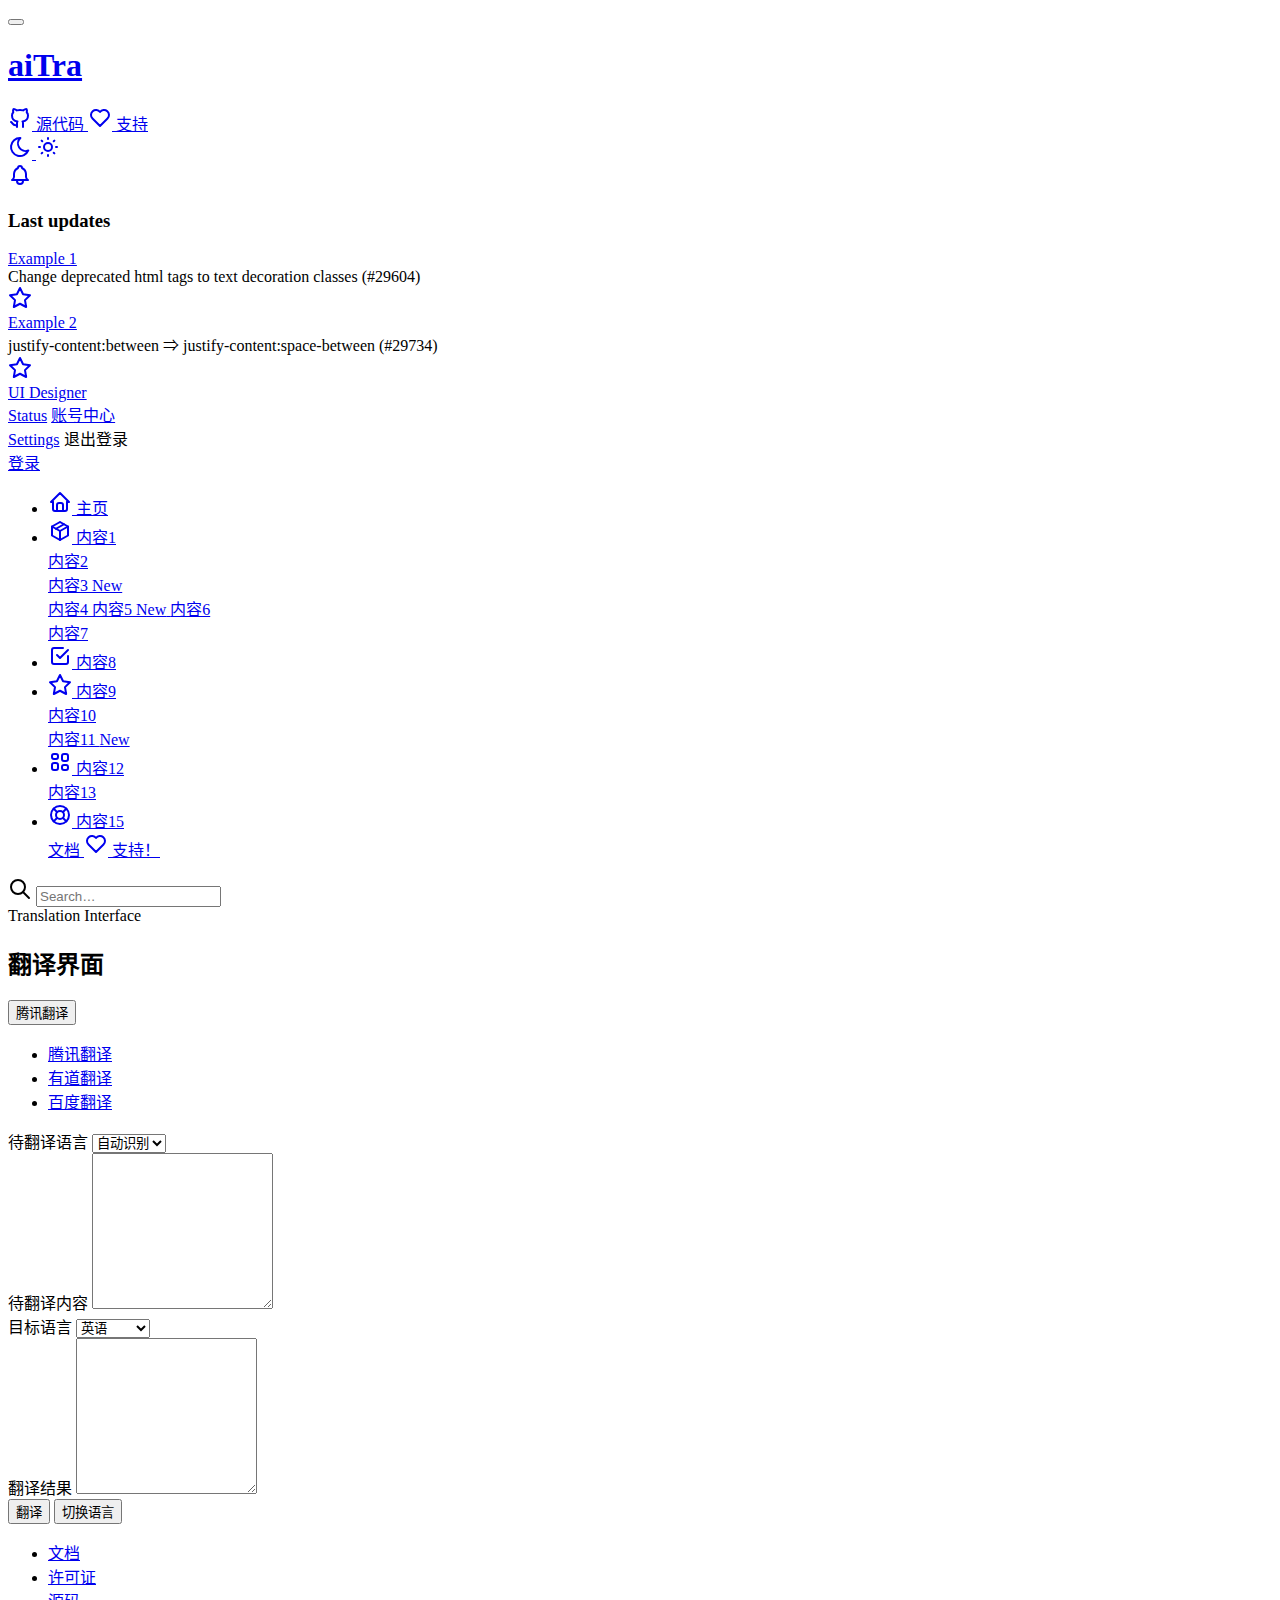
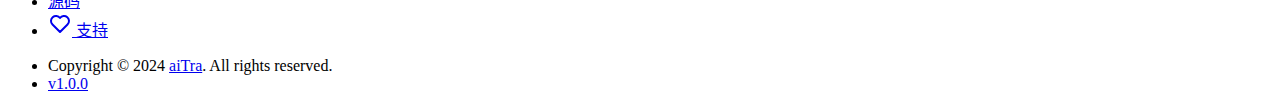
==== index.html @ f4004e8a "Add files via upload" ====
<!doctype html>
<!--
* Tabler - Premium and Open Source dashboard template with responsive and high quality UI.
* @version 1.0.0-beta19
* @link https://tabler.io
* Copyright 2018-2023 The Tabler Authors
* Copyright 2018-2023 codecalm.net Paweł Kuna
* Licensed under MIT (https://github.com/tabler/tabler/blob/master/LICENSE)
-->
<html lang="zh-CN">
<head>
    <meta charset="utf-8"/>
    <meta name="viewport" content="width=device-width, initial-scale=1, viewport-fit=cover"/>
    <meta http-equiv="X-UA-Compatible" content="ie=edge"/>
    <title>aiTra-聚合翻译-提供迅速、准确的翻译内容！</title>
    <!-- CSS files -->
    <link href="dist/css/tabler.min.css?1684106062" rel="stylesheet"/>
    <link href="dist/css/tabler-flags.min.css?1684106062" rel="stylesheet"/>
    <link href="dist/css/tabler-payments.min.css?1684106062" rel="stylesheet"/>
    <link href="dist/css/tabler-vendors.min.css?1684106062" rel="stylesheet"/>
    <link href="dist/css/demo.min.css?1684106062" rel="stylesheet"/>
    <style>
        @import url('https://rsms.me/inter/inter.css');

        :root {
            --tblr-font-sans-serif: 'Inter Var', -apple-system, BlinkMacSystemFont, San Francisco, Segoe UI, Roboto, Helvetica Neue, sans-serif;
        }

        body {
            font-feature-settings: "cv03", "cv04", "cv11";
        }
    </style>
</head>
<body>
<script src="./dist/js/demo-theme.min.js?1684106062"></script>
<div class="page">
    <!-- Navbar 包括一切最顶上的东西-->
    <header class="navbar navbar-expand-md d-print-none">
        <div class="container-xl">
            <button class="navbar-toggler" type="button" data-bs-toggle="collapse" data-bs-target="#navbar-menu"
                    aria-controls="navbar-menu" aria-expanded="false" aria-label="Toggle navigation">
                <span class="navbar-toggler-icon"></span>
            </button>
            <h1 class="navbar-brand navbar-brand-autodark d-none-navbar-horizontal pe-0 pe-md-3">
                <a href="./index.html">
                    aiTra
                </a>
            </h1>
            <!--          源代码和支持-->
            <div class="navbar-nav flex-row order-md-last">
                <div class="nav-item d-none d-md-flex me-3">
                    <div class="btn-list">
                        <a href="#" class="btn" target="_blank" rel="noreferrer">
                            <!-- Download SVG icon from http://tabler-icons.io/i/brand-github -->
                            <svg xmlns="http://www.w3.org/2000/svg" class="icon" width="24" height="24"
                                 viewBox="0 0 24 24" stroke-width="2" stroke="currentColor" fill="none"
                                 stroke-linecap="round" stroke-linejoin="round">
                                <path stroke="none" d="M0 0h24v24H0z" fill="none"/>
                                <path d="M9 19c-4.3 1.4 -4.3 -2.5 -6 -3m12 5v-3.5c0 -1 .1 -1.4 -.5 -2c2.8 -.3 5.5 -1.4 5.5 -6a4.6 4.6 0 0 0 -1.3 -3.2a4.2 4.2 0 0 0 -.1 -3.2s-1.1 -.3 -3.5 1.3a12.3 12.3 0 0 0 -6.2 0c-2.4 -1.6 -3.5 -1.3 -3.5 -1.3a4.2 4.2 0 0 0 -.1 3.2a4.6 4.6 0 0 0 -1.3 3.2c0 4.6 2.7 5.7 5.5 6c-.6 .6 -.6 1.2 -.5 2v3.5"/>
                            </svg>
                            源代码
                        </a>
                        <a href="#" class="btn" target="_blank" rel="noreferrer">
                            <!-- Download SVG icon from http://tabler-icons.io/i/heart -->
                            <svg xmlns="http://www.w3.org/2000/svg" class="icon text-pink" width="24" height="24"
                                 viewBox="0 0 24 24" stroke-width="2" stroke="currentColor" fill="none"
                                 stroke-linecap="round" stroke-linejoin="round">
                                <path stroke="none" d="M0 0h24v24H0z" fill="none"/>
                                <path d="M19.5 12.572l-7.5 7.428l-7.5 -7.428a5 5 0 1 1 7.5 -6.566a5 5 0 1 1 7.5 6.572"/>
                            </svg>
                            支持
                        </a>
                    </div>
                </div>
                <!--            两个按钮-->
                <div class="d-none d-md-flex">
                    <a href="?theme=dark" class="nav-link px-0 hide-theme-dark" title="Enable dark mode"
                       data-bs-toggle="tooltip"
                       data-bs-placement="bottom">
                        <!-- Download SVG icon from http://tabler-icons.io/i/moon -->
                        <svg xmlns="http://www.w3.org/2000/svg" class="icon" width="24" height="24" viewBox="0 0 24 24"
                             stroke-width="2" stroke="currentColor" fill="none" stroke-linecap="round"
                             stroke-linejoin="round">
                            <path stroke="none" d="M0 0h24v24H0z" fill="none"/>
                            <path d="M12 3c.132 0 .263 0 .393 0a7.5 7.5 0 0 0 7.92 12.446a9 9 0 1 1 -8.313 -12.454z"/>
                        </svg>
                    </a>
                    <a href="?theme=light" class="nav-link px-0 hide-theme-light" title="Enable light mode"
                       data-bs-toggle="tooltip"
                       data-bs-placement="bottom">
                        <!-- Download SVG icon from http://tabler-icons.io/i/sun -->
                        <svg xmlns="http://www.w3.org/2000/svg" class="icon" width="24" height="24" viewBox="0 0 24 24"
                             stroke-width="2" stroke="currentColor" fill="none" stroke-linecap="round"
                             stroke-linejoin="round">
                            <path stroke="none" d="M0 0h24v24H0z" fill="none"/>
                            <path d="M12 12m-4 0a4 4 0 1 0 8 0a4 4 0 1 0 -8 0"/>
                            <path d="M3 12h1m8 -9v1m8 8h1m-9 8v1m-6.4 -15.4l.7 .7m12.1 -.7l-.7 .7m0 11.4l.7 .7m-12.1 -.7l-.7 .7"/>
                        </svg>
                    </a>
                    <div class="nav-item dropdown d-none d-md-flex me-3">
                        <a href="#" class="nav-link px-0" data-bs-toggle="dropdown" tabindex="-1"
                           aria-label="Show notifications">
                            <!-- Download SVG icon from http://tabler-icons.io/i/bell -->
                            <svg xmlns="http://www.w3.org/2000/svg" class="icon" width="24" height="24"
                                 viewBox="0 0 24 24" stroke-width="2" stroke="currentColor" fill="none"
                                 stroke-linecap="round" stroke-linejoin="round">
                                <path stroke="none" d="M0 0h24v24H0z" fill="none"/>
                                <path d="M10 5a2 2 0 1 1 4 0a7 7 0 0 1 4 6v3a4 4 0 0 0 2 3h-16a4 4 0 0 0 2 -3v-3a7 7 0 0 1 4 -6"/>
                                <path d="M9 17v1a3 3 0 0 0 6 0v-1"/>
                            </svg>
                            <span class="badge bg-red"></span>
                        </a>
                        <div class="dropdown-menu dropdown-menu-arrow dropdown-menu-end dropdown-menu-card">
                            <div class="card">
                                <div class="card-header">
                                    <h3 class="card-title">Last updates</h3>
                                </div>
                                <div class="list-group list-group-flush list-group-hoverable">
                                    <div class="list-group-item">
                                        <div class="row align-items-center">
                                            <div class="col-auto"><span
                                                    class="status-dot status-dot-animated bg-red d-block"></span></div>
                                            <div class="col text-truncate">
                                                <a href="#" class="text-body d-block">Example 1</a>
                                                <div class="d-block text-muted text-truncate mt-n1">
                                                    Change deprecated html tags to text decoration classes (#29604)
                                                </div>
                                            </div>
                                            <div class="col-auto">
                                                <a href="#" class="list-group-item-actions">
                                                    <!-- Download SVG icon from http://tabler-icons.io/i/star -->
                                                    <svg xmlns="http://www.w3.org/2000/svg" class="icon text-muted"
                                                         width="24" height="24" viewBox="0 0 24 24" stroke-width="2"
                                                         stroke="currentColor" fill="none" stroke-linecap="round"
                                                         stroke-linejoin="round">
                                                        <path stroke="none" d="M0 0h24v24H0z" fill="none"/>
                                                        <path d="M12 17.75l-6.172 3.245l1.179 -6.873l-5 -4.867l6.9 -1l3.086 -6.253l3.086 6.253l6.9 1l-5 4.867l1.179 6.873z"/>
                                                    </svg>
                                                </a>
                                            </div>
                                        </div>
                                    </div>
                                    <div class="list-group-item">
                                        <div class="row align-items-center">
                                            <div class="col-auto"><span class="status-dot d-block"></span></div>
                                            <div class="col text-truncate">
                                                <a href="#" class="text-body d-block">Example 2</a>
                                                <div class="d-block text-muted text-truncate mt-n1">
                                                    justify-content:between ⇒ justify-content:space-between (#29734)
                                                </div>
                                            </div>
                                            <div class="col-auto">
                                                <a href="#" class="list-group-item-actions show">
                                                    <!-- Download SVG icon from http://tabler-icons.io/i/star -->
                                                    <svg xmlns="http://www.w3.org/2000/svg" class="icon text-yellow"
                                                         width="24" height="24" viewBox="0 0 24 24" stroke-width="2"
                                                         stroke="currentColor" fill="none" stroke-linecap="round"
                                                         stroke-linejoin="round">
                                                        <path stroke="none" d="M0 0h24v24H0z" fill="none"/>
                                                        <path d="M12 17.75l-6.172 3.245l1.179 -6.873l-5 -4.867l6.9 -1l3.086 -6.253l3.086 6.253l6.9 1l-5 4.867l1.179 6.873z"/>
                                                    </svg>
                                                </a>
                                            </div>
                                        </div>
                                    </div>

                                </div>
                            </div>
                        </div>
                    </div>
                </div>
                <!--            登录头像 隐藏ing-->
                <div class="nav-item dropdown d-none" id="user-info">
                    <a href="#" class="nav-link d-flex lh-1 text-reset p-0" data-bs-toggle="dropdown"
                       aria-label="Open user menu">
                        <span class="avatar avatar-sm" style="background-image: url(./static/avatars/000m.jpg)"></span>
                        <div class="d-none d-xl-block ps-2">
                            <div id="user-email"></div>
                            <div class="mt-1 small text-muted">UI Designer</div>
                        </div>
                    </a>
                    <div class="dropdown-menu dropdown-menu-end dropdown-menu-arrow">
                        <a href="#" class="dropdown-item" >Status</a>
                        <a href="acenter.html" class="dropdown-item" >账号中心</a>
                        <div class="dropdown-divider"></div>
                        <a href="settings.html" class="dropdown-item">Settings</a>
                        <a  class="dropdown-item" id="logout-button">退出登录</a>
                    </div>
                </div>

                <!-- 登录按钮 -->
                <div class="nav-item d-none d-md-flex">
                    <a href="sign-in.html" class="btn btn-outline-primary me-2" id="login-button">登录</a>
                </div>
            </div>

        </div>
    </header>
    <!--      导航栏区域-->
    <header class="navbar-expand-md">
        <div class="collapse navbar-collapse" id="navbar-menu">
            <div class="navbar">
                <div class="container-xl">
                    <ul class="navbar-nav">
                        <li class="nav-item active">
                            <a class="nav-link" href="src">
                    <span class="nav-link-icon d-md-none d-lg-inline-block"><!-- Download SVG icon from http://tabler-icons.io/i/home -->
                      <svg xmlns="http://www.w3.org/2000/svg" class="icon" width="24" height="24" viewBox="0 0 24 24"
                           stroke-width="2" stroke="currentColor" fill="none" stroke-linecap="round"
                           stroke-linejoin="round"><path stroke="none" d="M0 0h24v24H0z" fill="none"/><path
                              d="M5 12l-2 0l9 -9l9 9l-2 0"/><path d="M5 12v7a2 2 0 0 0 2 2h10a2 2 0 0 0 2 -2v-7"/><path
                              d="M9 21v-6a2 2 0 0 1 2 -2h2a2 2 0 0 1 2 2v6"/></svg>
                    </span>
                                <span class="nav-link-title">
                      主页
                    </span>
                            </a>
                        </li>
                        <li class="nav-item dropdown">
                            <a class="nav-link dropdown-toggle" href="#navbar-base" data-bs-toggle="dropdown"
                               data-bs-auto-close="outside" role="button" aria-expanded="false">
                    <span class="nav-link-icon d-md-none d-lg-inline-block"><!-- Download SVG icon from http://tabler-icons.io/i/package -->
                      <svg xmlns="http://www.w3.org/2000/svg" class="icon" width="24" height="24" viewBox="0 0 24 24"
                           stroke-width="2" stroke="currentColor" fill="none" stroke-linecap="round"
                           stroke-linejoin="round"><path stroke="none" d="M0 0h24v24H0z" fill="none"/><path
                              d="M12 3l8 4.5l0 9l-8 4.5l-8 -4.5l0 -9l8 -4.5"/><path d="M12 12l8 -4.5"/><path
                              d="M12 12l0 9"/><path d="M12 12l-8 -4.5"/><path d="M16 5.25l-8 4.5"/></svg>
                    </span>
                                <span class="nav-link-title">
                      内容1
                    </span>
                            </a>
                            <div class="dropdown-menu">
                                <div class="dropdown-menu-columns">
                                    <div class="dropdown-menu-column">
                                        <a class="dropdown-item" href="./accordion.html">
                                            内容2
                                        </a>

                                        <div class="dropend">
                                            <a class="dropdown-item dropdown-toggle" href="#sidebar-cards"
                                               data-bs-toggle="dropdown" data-bs-auto-close="outside" role="button"
                                               aria-expanded="false">
                                                内容3
                                                <span class="badge badge-sm bg-green-lt text-uppercase ms-auto">New</span>
                                            </a>
                                            <div class="dropdown-menu">
                                                <a href="./cards.html" class="dropdown-item">
                                                    内容4
                                                </a>
                                                <a href="./card-actions.html" class="dropdown-item">
                                                    内容5
                                                    <span class="badge badge-sm bg-green-lt text-uppercase ms-auto">New</span>
                                                </a>
                                                <a href="./cards-masonry.html" class="dropdown-item">
                                                    内容6
                                                </a>
                                            </div>
                                        </div>

                                    </div>
                                    <div class="dropdown-menu-column">
                                        <a class="dropdown-item" href="./placeholder.html">
                                            内容7
                                        </a>

                                    </div>
                                </div>
                            </div>
                        </li>
                        <li class="nav-item">
                            <a class="nav-link" href="./form-elements.html">
                    <span class="nav-link-icon d-md-none d-lg-inline-block"><!-- Download SVG icon from http://tabler-icons.io/i/checkbox -->
                      <svg xmlns="http://www.w3.org/2000/svg" class="icon" width="24" height="24" viewBox="0 0 24 24"
                           stroke-width="2" stroke="currentColor" fill="none" stroke-linecap="round"
                           stroke-linejoin="round"><path stroke="none" d="M0 0h24v24H0z" fill="none"/><path
                              d="M9 11l3 3l8 -8"/><path
                              d="M20 12v6a2 2 0 0 1 -2 2h-12a2 2 0 0 1 -2 -2v-12a2 2 0 0 1 2 -2h9"/></svg>
                    </span>
                                <span class="nav-link-title">
                      内容8
                    </span>
                            </a>
                        </li>
                        <li class="nav-item dropdown">
                            <a class="nav-link dropdown-toggle" href="#navbar-extra" data-bs-toggle="dropdown"
                               data-bs-auto-close="outside" role="button" aria-expanded="false">
                    <span class="nav-link-icon d-md-none d-lg-inline-block"><!-- Download SVG icon from http://tabler-icons.io/i/star -->
                      <svg xmlns="http://www.w3.org/2000/svg" class="icon" width="24" height="24" viewBox="0 0 24 24"
                           stroke-width="2" stroke="currentColor" fill="none" stroke-linecap="round"
                           stroke-linejoin="round"><path stroke="none" d="M0 0h24v24H0z" fill="none"/><path
                              d="M12 17.75l-6.172 3.245l1.179 -6.873l-5 -4.867l6.9 -1l3.086 -6.253l3.086 6.253l6.9 1l-5 4.867l1.179 6.873z"/></svg>
                    </span>
                                <span class="nav-link-title">
                      内容9
                    </span>
                            </a>
                            <div class="dropdown-menu">
                                <div class="dropdown-menu-columns">
                                    <div class="dropdown-menu-column">
                                        <a class="dropdown-item" href="./empty.html">
                                            内容10
                                        </a>

                                    </div>
                                    <div class="dropdown-menu-column">
                                        <a class="dropdown-item" href="./logs.html">
                                            内容11
                                            <span class="badge badge-sm bg-green-lt text-uppercase ms-auto">New</span>
                                        </a>

                                    </div>
                                </div>
                            </div>
                        </li>
                        <li class="nav-item dropdown">
                            <a class="nav-link dropdown-toggle" href="#navbar-layout" data-bs-toggle="dropdown"
                               data-bs-auto-close="outside" role="button" aria-expanded="false">
                    <span class="nav-link-icon d-md-none d-lg-inline-block"><!-- Download SVG icon from http://tabler-icons.io/i/layout-2 -->
                      <svg xmlns="http://www.w3.org/2000/svg" class="icon" width="24" height="24" viewBox="0 0 24 24"
                           stroke-width="2" stroke="currentColor" fill="none" stroke-linecap="round"
                           stroke-linejoin="round"><path stroke="none" d="M0 0h24v24H0z" fill="none"/><path
                              d="M4 4m0 2a2 2 0 0 1 2 -2h2a2 2 0 0 1 2 2v1a2 2 0 0 1 -2 2h-2a2 2 0 0 1 -2 -2z"/><path
                              d="M4 13m0 2a2 2 0 0 1 2 -2h2a2 2 0 0 1 2 2v3a2 2 0 0 1 -2 2h-2a2 2 0 0 1 -2 -2z"/><path
                              d="M14 4m0 2a2 2 0 0 1 2 -2h2a2 2 0 0 1 2 2v3a2 2 0 0 1 -2 2h-2a2 2 0 0 1 -2 -2z"/><path
                              d="M14 15m0 2a2 2 0 0 1 2 -2h2a2 2 0 0 1 2 2v1a2 2 0 0 1 -2 2h-2a2 2 0 0 1 -2 -2z"/></svg>
                    </span>
                                <span class="nav-link-title">
                      内容12
                    </span>
                            </a>
                            <div class="dropdown-menu">
                                <div class="dropdown-menu-columns">
                                    <div class="dropdown-menu-column">
                                        <a class="dropdown-item" href="./layout-horizontal.html">
                                            内容13
                                        </a>

                                    </div>
                                    <div class="dropdown-menu-column">
                                        <a class="dropdown-item" href="./layout-navbar-dark.html">

                                        </a>

                                    </div>
                                </div>
                            </div>
                        </li>

                        <li class="nav-item dropdown">
                            <a class="nav-link dropdown-toggle" href="#navbar-help" data-bs-toggle="dropdown"
                               data-bs-auto-close="outside" role="button" aria-expanded="false">
                    <span class="nav-link-icon d-md-none d-lg-inline-block"><!-- Download SVG icon from http://tabler-icons.io/i/lifebuoy -->
                      <svg xmlns="http://www.w3.org/2000/svg" class="icon" width="24" height="24" viewBox="0 0 24 24"
                           stroke-width="2" stroke="currentColor" fill="none" stroke-linecap="round"
                           stroke-linejoin="round"><path stroke="none" d="M0 0h24v24H0z" fill="none"/><path
                              d="M12 12m-4 0a4 4 0 1 0 8 0a4 4 0 1 0 -8 0"/><path
                              d="M12 12m-9 0a9 9 0 1 0 18 0a9 9 0 1 0 -18 0"/><path d="M15 15l3.35 3.35"/><path
                              d="M9 15l-3.35 3.35"/><path d="M5.65 5.65l3.35 3.35"/><path
                              d="M18.35 5.65l-3.35 3.35"/></svg>
                    </span>
                                <span class="nav-link-title">
                      内容15
                    </span>
                            </a>
                            <div class="dropdown-menu">
                                <a class="dropdown-item" href="#" target="_blank" rel="noopener">
                                    文档
                                </a>
                                <a class="dropdown-item text-pink" href="#"
                                   target="_blank" rel="noopener">
                                    <!-- Download SVG icon from http://tabler-icons.io/i/heart -->
                                    <svg xmlns="http://www.w3.org/2000/svg" class="icon icon-inline me-1" width="24"
                                         height="24" viewBox="0 0 24 24" stroke-width="2" stroke="currentColor"
                                         fill="none" stroke-linecap="round" stroke-linejoin="round">
                                        <path stroke="none" d="M0 0h24v24H0z" fill="none"/>
                                        <path d="M19.5 12.572l-7.5 7.428l-7.5 -7.428a5 5 0 1 1 7.5 -6.566a5 5 0 1 1 7.5 6.572"/>
                                    </svg>
                                    支持！
                                </a>
                            </div>
                        </li>
                    </ul>
                    <div class="my-2 my-md-0 flex-grow-1 flex-md-grow-0 order-first order-md-last">
                        <form action="src" method="get" autocomplete="off" novalidate>
                            <div class="input-icon">
                    <span class="input-icon-addon">
                      <!-- Download SVG icon from http://tabler-icons.io/i/search -->
                      <svg xmlns="http://www.w3.org/2000/svg" class="icon" width="24" height="24" viewBox="0 0 24 24"
                           stroke-width="2" stroke="currentColor" fill="none" stroke-linecap="round"
                           stroke-linejoin="round"><path stroke="none" d="M0 0h24v24H0z" fill="none"/><path
                              d="M10 10m-7 0a7 7 0 1 0 14 0a7 7 0 1 0 -14 0"/><path d="M21 21l-6 -6"/></svg>
                    </span>
                                <input type="text" value="" class="form-control" placeholder="Search…"
                                       aria-label="Search in website">
                            </div>
                        </form>
                    </div>
                </div>
            </div>
        </div>
    </header>
    <!--      主内容和页脚-->
    <div class="page-wrapper">
        <!-- Page header -->
        <!-- Page header -->
        <div class="page-header d-print-none">
            <div class="container-xl">
                <div class="row g-2 align-items-center">
                    <div class="col">
                        <div class="page-pretitle">
                            Translation Interface
                        </div>
                        <h2 class="page-title">
                            翻译界面
                        </h2>
                    </div>
                    <div class="col-auto ms-auto d-print-none">
                        <div class="btn-list">
                            <div class="dropdown">
                                <button id="translation-source-button" data-source="tencent"
                                        class="btn btn-secondary dropdown-toggle" data-bs-toggle="dropdown"
                                        aria-expanded="false">
                                    腾讯翻译
                                </button>
                                <ul class="dropdown-menu">
                                    <li><a class="dropdown-item" href="#" data-source="tencent">腾讯翻译</a></li>
                                    <li><a class="dropdown-item" href="#" data-source="youdao">有道翻译</a></li>
                                    <li><a class="dropdown-item" href="#" data-source="baidu">百度翻译</a></li>
                                    <!-- Add more translation sources as needed -->
                                </ul>
                            </div>
                        </div>
                    </div>
                </div>
            </div>
        </div>
        <!-- Page body -->
        <div class="page-body">
            <div class="container-xl">
                <!-- Translation Interface -->
                <div class="row">
                    <div class="col-md-6">
                        <div class="form-group">
                            <label for="source-language">待翻译语言</label>
                            <select id="source-language" class="form-select">
                                <option value="auto">自动识别</option>
                                <option value="zh">简体中文</option>
                                <option value="en">英语</option>
                                <option value="ja">日语</option>
                                <!-- Add more languages as needed -->
                            </select>
                        </div>
                        <div class="form-group">
                            <label for="source-text">待翻译内容</label>
                            <textarea id="source-text" class="form-control" rows="10"></textarea>
                        </div>
                    </div>
                    <div class="col-md-6">
                        <div class="form-group">
                            <label for="target-language">目标语言</label>
                            <select id="target-language" class="form-select">
                                <option value="en">英语</option>
                                <option value="zh">简体中文</option>
                                <option value="ja">日语</option>
                                <!-- Add more languages as needed -->
                            </select>
                        </div>
                        <div class="form-group">
                            <label for="target-text">翻译结果</label>
                            <textarea id="target-text" class="form-control" rows="10" readonly></textarea>
                        </div>
                    </div>
                </div>
                <div class="row mt-3">
                    <div class="col-md-12 text-center">
                        <button id="translate-button" class="btn btn-primary">翻译</button>
                        <button id="swap-languages-button" class="btn btn-secondary">切换语言</button>
                    </div>
                </div>
            </div>
        </div>
        <!-- Page body -->
<!--        <div class="page-body">-->
<!--            <div class="container-xl">-->
<!--                <div class="offcanvas offcanvas-bottom h-auto show" tabindex="-1" id="offcanvasBottom" aria-modal="true" role="dialog">-->
<!--                    <div class="offcanvas-body">-->
<!--                        <div class="container">-->
<!--                            <div class="row align-items-center">-->
<!--                                <div class="col">-->
<!--                                    <strong>你知道cookie吗?</strong> 🍪 我们将使用Cookie保持您的登录. <a href="./terms-of-service.html" target="_blank">了解更多</a>-->
<!--                                </div>-->
<!--                                <div class="col-auto">-->
<!--                                    <button type="button" class="btn btn-primary" data-bs-dismiss="offcanvas">-->
<!--                                        仅限基本Cookie-->
<!--                                    </button>-->
<!--                                </div>-->
<!--                                <div class="col-auto">-->
<!--                                    <button type="button" class="btn btn-primary" data-bs-dismiss="offcanvas">-->
<!--                                        允许全部Cookie-->
<!--                                    </button>-->
<!--                                </div>-->
<!--                            </div>-->
<!--                        </div>-->
<!--                    </div>-->
<!--                </div>-->
<!--            </div>-->
<!--        </div>-->
        <!--        页脚内容-->
        <footer class="footer footer-transparent d-print-none">
            <div class="container-xl">
                <div class="row text-center align-items-center flex-row-reverse">
                    <div class="col-lg-auto ms-lg-auto">
                        <ul class="list-inline list-inline-dots mb-0">
                            <li class="list-inline-item"><a href="#" target="_blank"
                                                            class="link-secondary" rel="noopener">文档</a></li>
                            <li class="list-inline-item"><a href="./license.html" class="link-secondary">许可证</a>
                            </li>
                            <li class="list-inline-item"><a href="#" target="_blank"
                                                            class="link-secondary" rel="noopener">源码</a></li>
                            <li class="list-inline-item">
                                <a href="#" target="_blank" class="link-secondary"
                                   rel="noopener">
                                    <!-- Download SVG icon from http://tabler-icons.io/i/heart -->
                                    <svg xmlns="http://www.w3.org/2000/svg"
                                         class="icon text-pink icon-filled icon-inline" width="24" height="24"
                                         viewBox="0 0 24 24" stroke-width="2" stroke="currentColor" fill="none"
                                         stroke-linecap="round" stroke-linejoin="round">
                                        <path stroke="none" d="M0 0h24v24H0z" fill="none"/>
                                        <path d="M19.5 12.572l-7.5 7.428l-7.5 -7.428a5 5 0 1 1 7.5 -6.566a5 5 0 1 1 7.5 6.572"/>
                                    </svg>
                                    支持
                                </a>
                            </li>
                        </ul>
                    </div>
                    <div class="col-12 col-lg-auto mt-3 mt-lg-0">
                        <ul class="list-inline list-inline-dots mb-0">
                            <li class="list-inline-item">
                                Copyright &copy; 2024
                                <a href="src" class="link-secondary">aiTra</a>.
                                All rights reserved.
                            </li>
                            <li class="list-inline-item">
                                <a href="./changelog.html" class="link-secondary" rel="noopener">
                                    v1.0.0
                                </a>
                            </li>
                        </ul>
                    </div>
                </div>
            </div>
        </footer>
    </div>
</div>
<!-- Libs JS -->
<script src="dist/libs/apexcharts/dist/apexcharts.min.js?1684106062" defer></script>
<script src="dist/libs/jsvectormap/dist/js/jsvectormap.min.js?1684106062" defer></script>
<script src="dist/libs/jsvectormap/dist/maps/world.js?1684106062" defer></script>
<script src="dist/libs/jsvectormap/dist/maps/world-merc.js?1684106062" defer></script>
<!-- Tabler Core -->
<script src="dist/js/tabler.min.js?1684106062" defer></script>
<script src="dist/js/demo.min.js?1684106062" defer></script>
<script src="https://cdn.bootcdn.net/ajax/libs/jquery/3.6.4/jquery.min.js"></script>

<script>
    $(document).ready(function () {
        // 当用户点击“翻译”按钮时
        $('#translate-button').click(function () {
            // 获取翻译源
            var translationSource = $('#translation-source-button').data('source');

            // 获取待翻译语言
            var sourceLanguage = $('#source-language').val();
            //修改获取待翻译语言为auto
            // var sourceLanguage = "auto";
            // 获取目标语言
            var targetLanguage = $('#target-language').val();

            // 获取待翻译内容
            var sourceText = $('#source-text').val();
            var useremail = $('#user-email').text();
            console.log("useremail``````````````" + useremail)

            // 发送AJAX请求到后端
            $.ajax({
                url: 'http://localhost:8080/translate', // 后端翻译API的URL
                method: 'POST',
                contentType: 'application/json',
                data: JSON.stringify({
                    translationSource: translationSource,
                    sourceLanguage: sourceLanguage,
                    targetLanguage: targetLanguage,
                    sourceText: sourceText,
                    userEmail: useremail
                }),
                success: function (response) {
                    // 将翻译结果显示在目标文本区域
                    $('#target-text').val(response.translatedText);
                },
                error: function (xhr, status, error) {
                    console.error('翻译请求失败:', error);
                }
            });
        });

    });
</script>

<script>
    document.getElementById('swap-languages-button').addEventListener('click', function () {
        const sourceLangSelect = document.getElementById('source-language');
        const targetLangSelect = document.getElementById('target-language');
        const sourceText = document.getElementById('source-text').value;
        const targetText = document.getElementById('target-text').value;

        if (sourceLangSelect.value === "auto") {
            sourceLangSelect.value = targetLangSelect.value;
            if (sourceLangSelect.value !== "zh") {
                targetLangSelect.value = "zh";
            } else {
                targetLangSelect.value = "en";
            }

            // Swap the text areas
            document.getElementById('source-text').value = targetText;
            document.getElementById('target-text').value = "";
        } else {
            // Swap the selected languages
            const tempLang = sourceLangSelect.value;
            sourceLangSelect.value = targetLangSelect.value;
            targetLangSelect.value = tempLang;

            // Swap the text areas
            document.getElementById('source-text').value = targetText;
            document.getElementById('target-text').value = sourceText;
        }

    });


    let currentTranslationSource = 'tencent'; // Default translation source
    $(document).ready(function () {
        // 切换翻译源
        $('.dropdown-item').click(function (event) {
            const source = $(this).data('source');
            if (!source) {
                // 如果没有data-source属性，直接执行默认行为
                return;
            }

            event.preventDefault();
            const translationButtonText = $('#translation-source-button');

            switch (source) {
                case 'tencent':
                    translationButtonText.text("腾讯翻译");
                    break;
                case 'youdao':
                    translationButtonText.text("有道翻译");
                    break;
                case 'baidu':
                    translationButtonText.text("百度翻译");
                    break;
                default:
                    alert("错误");
                    return;
            }
            // 更新按钮的data-source属性
            translationButtonText.data('source', source);
        });
    });

    document.getElementById('source-language').addEventListener('change', function () {
        const sourceLanguageSelect = document.getElementById('source-language');
        const targetLanguageSelect = document.getElementById('target-language');
        const selectedLanguage = sourceLanguageSelect.value;
        const targetLanguage = targetLanguageSelect.value;

        // 如果待翻译语言和目标语言相同，则自动更改目标语言
        if (selectedLanguage === targetLanguage) {
            // 选择一个不同于待翻译语言的默认目标语言
            for (let option of targetLanguageSelect.options) {
                if (option.value !== selectedLanguage) {
                    targetLanguageSelect.value = option.value;
                    break;
                }
            }
        }

        console.log('Selected language:', selectedLanguage);
        console.log('Target language:', targetLanguage);
        // 你可以在这里添加更多的逻辑处理
    });
    document.getElementById('target-language').addEventListener('change', function () {
        const sourceLanguageSelect = document.getElementById('source-language');
        const targetLanguageSelect = document.getElementById('target-language');
        const selectedLanguage = sourceLanguageSelect.value;
        const targetLanguage = targetLanguageSelect.value;

        // 如果待翻译语言和目标语言相同，则自动更改目标语言
        if (selectedLanguage === targetLanguage) {
            // 选择一个不同于待翻译语言的默认目标语言
            for (let option of sourceLanguageSelect.options) {
                if (option.value !== selectedLanguage) {
                    sourceLanguageSelect.value = option.value;
                    break;
                }
            }
        }

        console.log('Selected language:', selectedLanguage);
        console.log('Target language:', targetLanguage);
        // 你可以在这里添加更多的逻辑处理
    });
</script>

<script>

    $(document).ready(function () {

        // Perform the AJAX request to check the login status
        $.ajax({
            url: 'http://localhost:8080/user/status',
            method: 'GET',
            xhrFields: {
                withCredentials: true
            },
            crossDomain: true,
            success: function (response) {
                if (response.status === 'logged_in') {
                    $('#login-button').hide();
                    $('#user-email').text(response.useremail);
                    $('#user-info').removeClass('d-none');
                } else {
                    $('#login-button').show();
                    $('#user-info').addClass('d-none');
                }
            },
            error: function () {
                console.error('Error checking login status');
            }
        });
    });
</script>
<script>
    $(document).ready(function () {
        $('#logout-button').click(function (event) {
            event.preventDefault();
            $.ajax({
                url: 'http://localhost:8080/alogout',
                type: 'POST',
                xhrFields: {
                    withCredentials: true
                },
                crossDomain: true,
                success: function (response) {

                   window.location.href = './index.html';
                },
                error: function (xhr, status, error) {
                    alert('退出登录失败，请重试。');
                }
            });
        });
    });

</script>
</body>
</html>
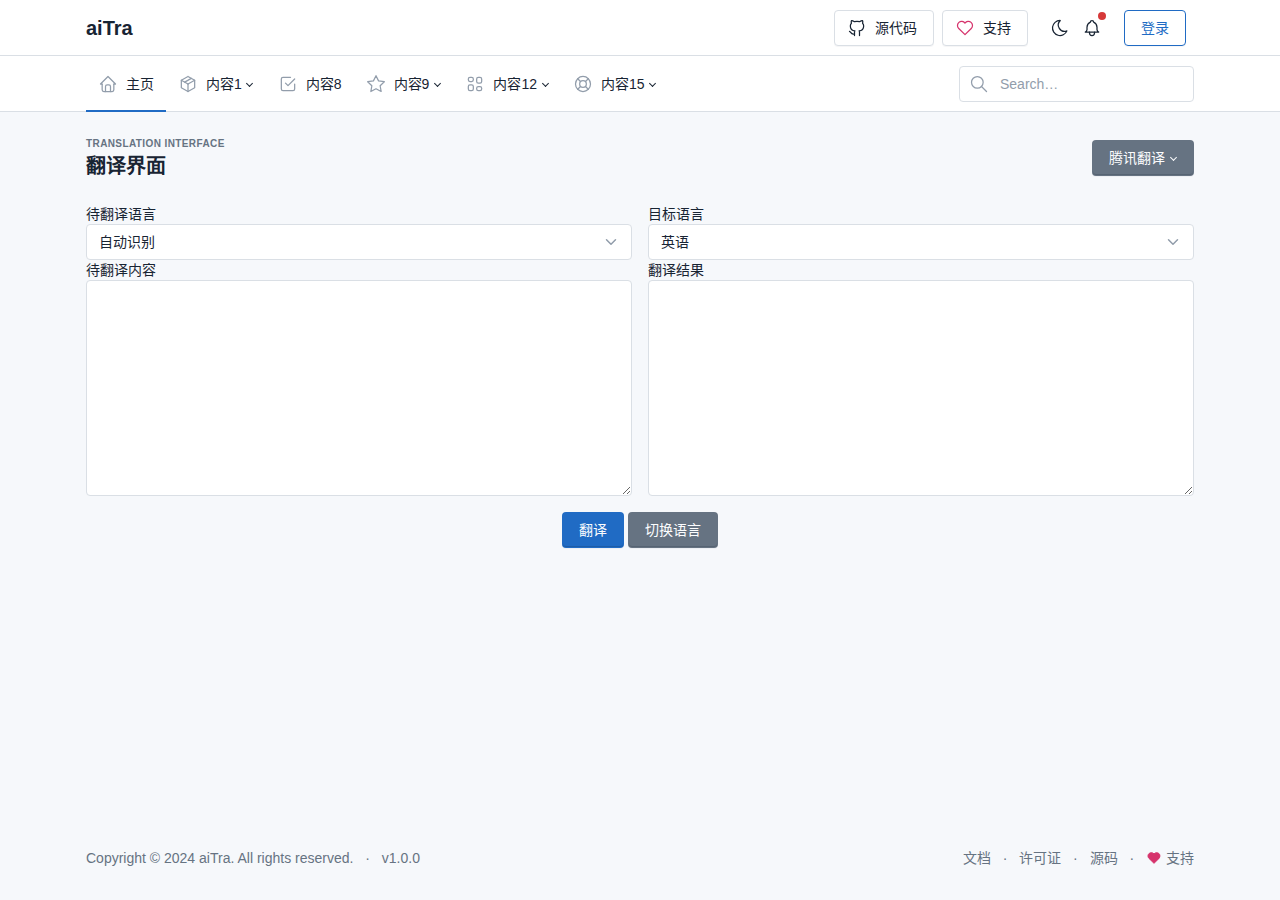
==== commit 6a6b58c3: "aiTra前端" ====
--- a/index.html
+++ b/index.html
@@ -189,8 +189,8 @@
                 </div>
 
                 <!-- 登录按钮 -->
-                <div class="nav-item d-none d-md-flex">
-                    <a href="sign-in.html" class="btn btn-outline-primary me-2" id="login-button">登录</a>
+                <div class="nav-item d-none d-md-flex " >
+                    <a href="sign-in.html" class="btn btn-outline-primary me-2" id="login-button"  >登录</a>
                 </div>
             </div>
 
--- a/dist/css/tabler.min.css
+++ b/dist/css/tabler.min.css
@@ -0,0 +1,13 @@
+/*!
+* Tabler v1.0.0-beta19 (https://tabler.io)
+* @version 1.0.0-beta19
+* @link https://tabler.io
+* Copyright 2018-2023 The Tabler Authors
+* Copyright 2018-2023 codecalm.net Paweł Kuna
+* Licensed under MIT (https://github.com/tabler/tabler/blob/master/LICENSE)
+*/
+@charset "UTF-8";:root,[data-bs-theme=light]{--tblr-blue:#206bc4;--tblr-indigo:#4263eb;--tblr-purple:#ae3ec9;--tblr-pink:#d6336c;--tblr-red:#d63939;--tblr-orange:#f76707;--tblr-yellow:#f59f00;--tblr-green:#2fb344;--tblr-teal:#0ca678;--tblr-cyan:#17a2b8;--tblr-black:#000000;--tblr-white:#ffffff;--tblr-gray:#667382;--tblr-gray-dark:#182433;--tblr-gray-100:#f6f8fb;--tblr-gray-200:#eef1f4;--tblr-gray-300:#dadfe5;--tblr-gray-400:#bbc3cd;--tblr-gray-500:#929dab;--tblr-gray-600:#667382;--tblr-gray-700:#3a4859;--tblr-gray-800:#182433;--tblr-gray-900:#040a11;--tblr-primary:#206bc4;--tblr-secondary:#667382;--tblr-success:#2fb344;--tblr-info:#4299e1;--tblr-warning:#f76707;--tblr-danger:#d63939;--tblr-light:#fcfdfe;--tblr-dark:#182433;--tblr-muted:#667382;--tblr-blue:#206bc4;--tblr-azure:#4299e1;--tblr-indigo:#4263eb;--tblr-purple:#ae3ec9;--tblr-pink:#d6336c;--tblr-red:#d63939;--tblr-orange:#f76707;--tblr-yellow:#f59f00;--tblr-lime:#74b816;--tblr-green:#2fb344;--tblr-teal:#0ca678;--tblr-cyan:#17a2b8;--tblr-facebook:#1877f2;--tblr-twitter:#1da1f2;--tblr-linkedin:#0a66c2;--tblr-google:#dc4e41;--tblr-youtube:#ff0000;--tblr-vimeo:#1ab7ea;--tblr-dribbble:#ea4c89;--tblr-github:#181717;--tblr-instagram:#e4405f;--tblr-pinterest:#bd081c;--tblr-vk:#6383a8;--tblr-rss:#ffa500;--tblr-flickr:#0063dc;--tblr-bitbucket:#0052cc;--tblr-tabler:#206bc4;--tblr-primary-rgb:32,107,196;--tblr-secondary-rgb:102,115,130;--tblr-success-rgb:47,179,68;--tblr-info-rgb:66,153,225;--tblr-warning-rgb:247,103,7;--tblr-danger-rgb:214,57,57;--tblr-light-rgb:252,253,254;--tblr-dark-rgb:24,36,51;--tblr-muted-rgb:102,115,130;--tblr-blue-rgb:32,107,196;--tblr-azure-rgb:66,153,225;--tblr-indigo-rgb:66,99,235;--tblr-purple-rgb:174,62,201;--tblr-pink-rgb:214,51,108;--tblr-red-rgb:214,57,57;--tblr-orange-rgb:247,103,7;--tblr-yellow-rgb:245,159,0;--tblr-lime-rgb:116,184,22;--tblr-green-rgb:47,179,68;--tblr-teal-rgb:12,166,120;--tblr-cyan-rgb:23,162,184;--tblr-facebook-rgb:24,119,242;--tblr-twitter-rgb:29,161,242;--tblr-linkedin-rgb:10,102,194;--tblr-google-rgb:220,78,65;--tblr-youtube-rgb:255,0,0;--tblr-vimeo-rgb:26,183,234;--tblr-dribbble-rgb:234,76,137;--tblr-github-rgb:24,23,23;--tblr-instagram-rgb:228,64,95;--tblr-pinterest-rgb:189,8,28;--tblr-vk-rgb:99,131,168;--tblr-rss-rgb:255,165,0;--tblr-flickr-rgb:0,99,220;--tblr-bitbucket-rgb:0,82,204;--tblr-tabler-rgb:32,107,196;--tblr-primary-text-emphasis:#0d2b4e;--tblr-secondary-text-emphasis:#292e34;--tblr-success-text-emphasis:#13481b;--tblr-info-text-emphasis:#1a3d5a;--tblr-warning-text-emphasis:#632903;--tblr-danger-text-emphasis:#561717;--tblr-light-text-emphasis:#3a4859;--tblr-dark-text-emphasis:#3a4859;--tblr-primary-bg-subtle:#d2e1f3;--tblr-secondary-bg-subtle:#e0e3e6;--tblr-success-bg-subtle:#d5f0da;--tblr-info-bg-subtle:#d9ebf9;--tblr-warning-bg-subtle:#fde1cd;--tblr-danger-bg-subtle:#f7d7d7;--tblr-light-bg-subtle:#fbfcfd;--tblr-dark-bg-subtle:#bbc3cd;--tblr-primary-border-subtle:#a6c4e7;--tblr-secondary-border-subtle:#c2c7cd;--tblr-success-border-subtle:#ace1b4;--tblr-info-border-subtle:#b3d6f3;--tblr-warning-border-subtle:#fcc29c;--tblr-danger-border-subtle:#efb0b0;--tblr-light-border-subtle:#eef1f4;--tblr-dark-border-subtle:#929dab;--tblr-white-rgb:255,255,255;--tblr-black-rgb:0,0,0;--tblr-font-sans-serif:-apple-system,BlinkMacSystemFont,San Francisco,Segoe UI,Roboto,Helvetica Neue,sans-serif;--tblr-font-monospace:Menlo,Monaco,Consolas,Liberation Mono,Courier New,monospace;--tblr-gradient:linear-gradient(180deg, rgba(255, 255, 255, 0.15), rgba(255, 255, 255, 0));--tblr-body-font-family:var(--tblr-font-sans-serif);--tblr-body-font-size:0.875rem;--tblr-body-font-weight:400;--tblr-body-line-height:1.4285714286;--tblr-body-color:#182433;--tblr-body-color-rgb:24,36,51;--tblr-body-bg:#f6f8fb;--tblr-body-bg-rgb:246,248,251;--tblr-emphasis-color:#182433;--tblr-emphasis-color-rgb:24,36,51;--tblr-secondary-color:rgba(24, 36, 51, 0.75);--tblr-secondary-color-rgb:24,36,51;--tblr-secondary-bg:#eef1f4;--tblr-secondary-bg-rgb:238,241,244;--tblr-tertiary-color:rgba(24, 36, 51, 0.5);--tblr-tertiary-color-rgb:24,36,51;--tblr-tertiary-bg:#f6f8fb;--tblr-tertiary-bg-rgb:246,248,251;--tblr-link-color:#206bc4;--tblr-link-color-rgb:32,107,196;--tblr-link-decoration:none;--tblr-link-hover-color:#1a569d;--tblr-link-hover-color-rgb:26,86,157;--tblr-link-hover-decoration:underline;--tblr-code-color:var(--tblr-gray-600);--tblr-highlight-bg:#fdeccc;--tblr-border-width:1px;--tblr-border-style:solid;--tblr-border-color:#dadfe5;--tblr-border-color-translucent:rgba(4, 32, 69, 0.14);--tblr-border-radius:4px;--tblr-border-radius-sm:2px;--tblr-border-radius-lg:8px;--tblr-border-radius-xl:1rem;--tblr-border-radius-xxl:2rem;--tblr-border-radius-2xl:var(--tblr-border-radius-xxl);--tblr-border-radius-pill:100rem;--tblr-box-shadow:0 0.5rem 1rem rgba(0, 0, 0, 0.15);--tblr-box-shadow-sm:0 0.125rem 0.25rem rgba(0, 0, 0, 0.075);--tblr-box-shadow-lg:0 1rem 3rem rgba(0, 0, 0, 0.175);--tblr-box-shadow-inset:0 0 transparent;--tblr-focus-ring-width:0.25rem;--tblr-focus-ring-opacity:0.25;--tblr-focus-ring-color:rgba(32, 107, 196, 0.25);--tblr-form-valid-color:#2fb344;--tblr-form-valid-border-color:#2fb344;--tblr-form-invalid-color:#d63939;--tblr-form-invalid-border-color:#d63939}[data-bs-theme=dark]{color-scheme:dark;--tblr-body-color:#fcfdfe;--tblr-body-color-rgb:252,253,254;--tblr-body-bg:#040a11;--tblr-body-bg-rgb:4,10,17;--tblr-emphasis-color:#ffffff;--tblr-emphasis-color-rgb:255,255,255;--tblr-secondary-color:rgba(252, 253, 254, 0.75);--tblr-secondary-color-rgb:252,253,254;--tblr-secondary-bg:#182433;--tblr-secondary-bg-rgb:24,36,51;--tblr-tertiary-color:rgba(252, 253, 254, 0.5);--tblr-tertiary-color-rgb:252,253,254;--tblr-tertiary-bg:#0e1722;--tblr-tertiary-bg-rgb:14,23,34;--tblr-primary-text-emphasis:#79a6dc;--tblr-secondary-text-emphasis:#a3abb4;--tblr-success-text-emphasis:#82d18f;--tblr-info-text-emphasis:#8ec2ed;--tblr-warning-text-emphasis:#faa46a;--tblr-danger-text-emphasis:#e68888;--tblr-light-text-emphasis:#f6f8fb;--tblr-dark-text-emphasis:#dadfe5;--tblr-primary-bg-subtle:#061527;--tblr-secondary-bg-subtle:#14171a;--tblr-success-bg-subtle:#09240e;--tblr-info-bg-subtle:#0d1f2d;--tblr-warning-bg-subtle:#311501;--tblr-danger-bg-subtle:#2b0b0b;--tblr-light-bg-subtle:#182433;--tblr-dark-bg-subtle:#0c121a;--tblr-primary-border-subtle:#134076;--tblr-secondary-border-subtle:#3d454e;--tblr-success-border-subtle:#1c6b29;--tblr-info-border-subtle:#285c87;--tblr-warning-border-subtle:#943e04;--tblr-danger-border-subtle:#802222;--tblr-light-border-subtle:#3a4859;--tblr-dark-border-subtle:#182433;--tblr-link-color:#79a6dc;--tblr-link-hover-color:#94b8e3;--tblr-link-color-rgb:121,166,220;--tblr-link-hover-color-rgb:148,184,227;--tblr-code-color:var(--tblr-gray-300);--tblr-border-color:#1f2e41;--tblr-border-color-translucent:rgba(72, 110, 149, 0.14);--tblr-form-valid-color:#82d18f;--tblr-form-valid-border-color:#82d18f;--tblr-form-invalid-color:#e68888;--tblr-form-invalid-border-color:#e68888}*,::after,::before{box-sizing:border-box}@media (prefers-reduced-motion:no-preference){:root{scroll-behavior:smooth}}body{margin:0;font-family:var(--tblr-body-font-family);font-size:var(--tblr-body-font-size);font-weight:var(--tblr-body-font-weight);line-height:var(--tblr-body-line-height);color:var(--tblr-body-color);text-align:var(--tblr-body-text-align);background-color:var(--tblr-body-bg);-webkit-text-size-adjust:100%;-webkit-tap-highlight-color:transparent}.hr,hr{margin:2rem 0;color:inherit;border:0;border-top:var(--tblr-border-width) solid;opacity:.16}.h1,.h2,.h3,.h4,.h5,.h6,h1,h2,h3,h4,h5,h6{margin-top:0;margin-bottom:var(--tblr-spacer);font-weight:var(--tblr-font-weight-bold);line-height:1.2;color:var(--tblr-heading-color,inherit)}.h1,h1{font-size:1.5rem}.h2,h2{font-size:1.25rem}.h3,h3{font-size:1rem}.h4,h4{font-size:.875rem}.h5,h5{font-size:.75rem}.h6,h6{font-size:.625rem}p{margin-top:0;margin-bottom:1rem}abbr[title]{-webkit-text-decoration:underline dotted;text-decoration:underline dotted;cursor:help;-webkit-text-decoration-skip-ink:none;text-decoration-skip-ink:none}address{margin-bottom:1rem;font-style:normal;line-height:inherit}ol,ul{padding-left:2rem}dl,ol,ul{margin-top:0;margin-bottom:1rem}ol ol,ol ul,ul ol,ul ul{margin-bottom:0}dt{font-weight:600}dd{margin-bottom:.5rem;margin-left:0}blockquote{margin:0 0 1rem}b,strong{font-weight:bolder}.small,small{font-size:85.714285%}.mark,mark{padding:.1875em;background-color:var(--tblr-highlight-bg)}sub,sup{position:relative;font-size:.75em;line-height:0;vertical-align:baseline}sub{bottom:-.25em}sup{top:-.5em}a{color:rgba(var(--tblr-link-color-rgb),var(--tblr-link-opacity,1));text-decoration:none}a:hover{--tblr-link-color-rgb:var(--tblr-link-hover-color-rgb);text-decoration:underline}a:not([href]):not([class]),a:not([href]):not([class]):hover{color:inherit;text-decoration:none}code,kbd,pre,samp{font-family:var(--tblr-font-monospace);font-size:1em}pre{display:block;margin-top:0;margin-bottom:1rem;overflow:auto;font-size:85.714285%;color:var(--tblr-light)}pre code{font-size:inherit;color:inherit;word-break:normal}code{font-size:85.714285%;color:var(--tblr-code-color);word-wrap:break-word}a>code{color:inherit}kbd{padding:.25rem .5rem;font-size:var(--tblr-font-size-h5);color:var(--tblr-muted-dark);background-color:var(--tblr-code-bg);border-radius:2px}kbd kbd{padding:0;font-size:1em}figure{margin:0 0 1rem}img,svg{vertical-align:middle}table{caption-side:bottom;border-collapse:collapse}caption{padding-top:.75rem;padding-bottom:.75rem;color:var(--tblr-secondary-color);text-align:left}th{text-align:inherit;text-align:-webkit-match-parent}tbody,td,tfoot,th,thead,tr{border-color:inherit;border-style:solid;border-width:0}label{display:inline-block}button{border-radius:0}button:focus:not(:focus-visible){outline:0}button,input,optgroup,select,textarea{margin:0;font-family:inherit;font-size:inherit;line-height:inherit}button,select{text-transform:none}[role=button]{cursor:pointer}select{word-wrap:normal}select:disabled{opacity:1}[list]:not([type=date]):not([type=datetime-local]):not([type=month]):not([type=week]):not([type=time])::-webkit-calendar-picker-indicator{display:none!important}[type=button],[type=reset],[type=submit],button{-webkit-appearance:button}[type=button]:not(:disabled),[type=reset]:not(:disabled),[type=submit]:not(:disabled),button:not(:disabled){cursor:pointer}::-moz-focus-inner{padding:0;border-style:none}textarea{resize:vertical}fieldset{min-width:0;padding:0;margin:0;border:0}legend{float:left;width:100%;padding:0;margin-bottom:.5rem;font-size:1.5rem;line-height:inherit}legend+*{clear:left}::-webkit-datetime-edit-day-field,::-webkit-datetime-edit-fields-wrapper,::-webkit-datetime-edit-hour-field,::-webkit-datetime-edit-minute,::-webkit-datetime-edit-month-field,::-webkit-datetime-edit-text,::-webkit-datetime-edit-year-field{padding:0}::-webkit-inner-spin-button{height:auto}[type=search]{outline-offset:-2px;-webkit-appearance:textfield}::-webkit-search-decoration{-webkit-appearance:none}::-webkit-color-swatch-wrapper{padding:0}::-webkit-file-upload-button{font:inherit;-webkit-appearance:button}::file-selector-button{font:inherit;-webkit-appearance:button}output{display:inline-block}iframe{border:0}summary{display:list-item;cursor:pointer}progress{vertical-align:baseline}[hidden]{display:none!important}.lead{font-size:.875rem;font-weight:var(--tblr-font-weight-normal)}.display-1{font-size:5rem;font-weight:300;line-height:1.2}.display-2{font-size:4.5rem;font-weight:300;line-height:1.2}.display-3{font-size:4rem;font-weight:300;line-height:1.2}.display-4{font-size:3.5rem;font-weight:300;line-height:1.2}.display-5{font-size:3rem;font-weight:300;line-height:1.2}.display-6{font-size:2rem;font-weight:300;line-height:1.2}.list-unstyled{padding-left:0;list-style:none}.list-inline{padding-left:0;list-style:none}.list-inline-item{display:inline-block}.list-inline-item:not(:last-child){margin-right:.5rem}.initialism{font-size:85.714285%;text-transform:uppercase}.blockquote{margin-bottom:1rem;font-size:.875rem}.blockquote>:last-child{margin-bottom:0}.blockquote-footer{margin-top:-1rem;margin-bottom:1rem;font-size:85.714285%;color:#667382}.blockquote-footer::before{content:"— "}.img-fluid{max-width:100%;height:auto}.img-thumbnail{padding:.25rem;background-color:var(--tblr-body-bg);border:var(--tblr-border-width) solid var(--tblr-border-color);border-radius:var(--tblr-border-radius);box-shadow:var(--tblr-box-shadow-sm);max-width:100%;height:auto}.figure{display:inline-block}.figure-img{margin-bottom:.5rem;line-height:1}.figure-caption{font-size:85.714285%;color:var(--tblr-secondary-color)}.container,.container-fluid,.container-lg,.container-md,.container-sm,.container-xl,.container-xxl{--tblr-gutter-x:calc(var(--tblr-page-padding) * 2);--tblr-gutter-y:0;width:100%;padding-right:calc(var(--tblr-gutter-x) * .5);padding-left:calc(var(--tblr-gutter-x) * .5);margin-right:auto;margin-left:auto}@media (min-width:576px){.container,.container-sm{max-width:540px}}@media (min-width:768px){.container,.container-md,.container-sm{max-width:720px}}@media (min-width:992px){.container,.container-lg,.container-md,.container-sm{max-width:960px}}@media (min-width:1200px){.container,.container-lg,.container-md,.container-sm,.container-xl{max-width:1140px}}@media (min-width:1400px){.container,.container-lg,.container-md,.container-sm,.container-xl,.container-xxl{max-width:1320px}}:root{--tblr-breakpoint-xs:0;--tblr-breakpoint-sm:576px;--tblr-breakpoint-md:768px;--tblr-breakpoint-lg:992px;--tblr-breakpoint-xl:1200px;--tblr-breakpoint-xxl:1400px}.row{--tblr-gutter-x:var(--tblr-page-padding);--tblr-gutter-y:0;display:flex;flex-wrap:wrap;margin-top:calc(-1 * var(--tblr-gutter-y));margin-right:calc(-.5 * var(--tblr-gutter-x));margin-left:calc(-.5 * var(--tblr-gutter-x))}.row>*{flex-shrink:0;width:100%;max-width:100%;padding-right:calc(var(--tblr-gutter-x) * .5);padding-left:calc(var(--tblr-gutter-x) * .5);margin-top:var(--tblr-gutter-y)}.grid{display:grid;grid-template-rows:repeat(var(--tblr-rows,1),1fr);grid-template-columns:repeat(var(--tblr-columns,12),1fr);gap:var(--tblr-gap,var(--tblr-page-padding))}.grid .g-col-1{grid-column:auto/span 1}.grid .g-col-2{grid-column:auto/span 2}.grid .g-col-3{grid-column:auto/span 3}.grid .g-col-4{grid-column:auto/span 4}.grid .g-col-5{grid-column:auto/span 5}.grid .g-col-6{grid-column:auto/span 6}.grid .g-col-7{grid-column:auto/span 7}.grid .g-col-8{grid-column:auto/span 8}.grid .g-col-9{grid-column:auto/span 9}.grid .g-col-10{grid-column:auto/span 10}.grid .g-col-11{grid-column:auto/span 11}.grid .g-col-12{grid-column:auto/span 12}.grid .g-start-1{grid-column-start:1}.grid .g-start-2{grid-column-start:2}.grid .g-start-3{grid-column-start:3}.grid .g-start-4{grid-column-start:4}.grid .g-start-5{grid-column-start:5}.grid .g-start-6{grid-column-start:6}.grid .g-start-7{grid-column-start:7}.grid .g-start-8{grid-column-start:8}.grid .g-start-9{grid-column-start:9}.grid .g-start-10{grid-column-start:10}.grid .g-start-11{grid-column-start:11}@media (min-width:576px){.grid .g-col-sm-1{grid-column:auto/span 1}.grid .g-col-sm-2{grid-column:auto/span 2}.grid .g-col-sm-3{grid-column:auto/span 3}.grid .g-col-sm-4{grid-column:auto/span 4}.grid .g-col-sm-5{grid-column:auto/span 5}.grid .g-col-sm-6{grid-column:auto/span 6}.grid .g-col-sm-7{grid-column:auto/span 7}.grid .g-col-sm-8{grid-column:auto/span 8}.grid .g-col-sm-9{grid-column:auto/span 9}.grid .g-col-sm-10{grid-column:auto/span 10}.grid .g-col-sm-11{grid-column:auto/span 11}.grid .g-col-sm-12{grid-column:auto/span 12}.grid .g-start-sm-1{grid-column-start:1}.grid .g-start-sm-2{grid-column-start:2}.grid .g-start-sm-3{grid-column-start:3}.grid .g-start-sm-4{grid-column-start:4}.grid .g-start-sm-5{grid-column-start:5}.grid .g-start-sm-6{grid-column-start:6}.grid .g-start-sm-7{grid-column-start:7}.grid .g-start-sm-8{grid-column-start:8}.grid .g-start-sm-9{grid-column-start:9}.grid .g-start-sm-10{grid-column-start:10}.grid .g-start-sm-11{grid-column-start:11}}@media (min-width:768px){.grid .g-col-md-1{grid-column:auto/span 1}.grid .g-col-md-2{grid-column:auto/span 2}.grid .g-col-md-3{grid-column:auto/span 3}.grid .g-col-md-4{grid-column:auto/span 4}.grid .g-col-md-5{grid-column:auto/span 5}.grid .g-col-md-6{grid-column:auto/span 6}.grid .g-col-md-7{grid-column:auto/span 7}.grid .g-col-md-8{grid-column:auto/span 8}.grid .g-col-md-9{grid-column:auto/span 9}.grid .g-col-md-10{grid-column:auto/span 10}.grid .g-col-md-11{grid-column:auto/span 11}.grid .g-col-md-12{grid-column:auto/span 12}.grid .g-start-md-1{grid-column-start:1}.grid .g-start-md-2{grid-column-start:2}.grid .g-start-md-3{grid-column-start:3}.grid .g-start-md-4{grid-column-start:4}.grid .g-start-md-5{grid-column-start:5}.grid .g-start-md-6{grid-column-start:6}.grid .g-start-md-7{grid-column-start:7}.grid .g-start-md-8{grid-column-start:8}.grid .g-start-md-9{grid-column-start:9}.grid .g-start-md-10{grid-column-start:10}.grid .g-start-md-11{grid-column-start:11}}@media (min-width:992px){.grid .g-col-lg-1{grid-column:auto/span 1}.grid .g-col-lg-2{grid-column:auto/span 2}.grid .g-col-lg-3{grid-column:auto/span 3}.grid .g-col-lg-4{grid-column:auto/span 4}.grid .g-col-lg-5{grid-column:auto/span 5}.grid .g-col-lg-6{grid-column:auto/span 6}.grid .g-col-lg-7{grid-column:auto/span 7}.grid .g-col-lg-8{grid-column:auto/span 8}.grid .g-col-lg-9{grid-column:auto/span 9}.grid .g-col-lg-10{grid-column:auto/span 10}.grid .g-col-lg-11{grid-column:auto/span 11}.grid .g-col-lg-12{grid-column:auto/span 12}.grid .g-start-lg-1{grid-column-start:1}.grid .g-start-lg-2{grid-column-start:2}.grid .g-start-lg-3{grid-column-start:3}.grid .g-start-lg-4{grid-column-start:4}.grid .g-start-lg-5{grid-column-start:5}.grid .g-start-lg-6{grid-column-start:6}.grid .g-start-lg-7{grid-column-start:7}.grid .g-start-lg-8{grid-column-start:8}.grid .g-start-lg-9{grid-column-start:9}.grid .g-start-lg-10{grid-column-start:10}.grid .g-start-lg-11{grid-column-start:11}}@media (min-width:1200px){.grid .g-col-xl-1{grid-column:auto/span 1}.grid .g-col-xl-2{grid-column:auto/span 2}.grid .g-col-xl-3{grid-column:auto/span 3}.grid .g-col-xl-4{grid-column:auto/span 4}.grid .g-col-xl-5{grid-column:auto/span 5}.grid .g-col-xl-6{grid-column:auto/span 6}.grid .g-col-xl-7{grid-column:auto/span 7}.grid .g-col-xl-8{grid-column:auto/span 8}.grid .g-col-xl-9{grid-column:auto/span 9}.grid .g-col-xl-10{grid-column:auto/span 10}.grid .g-col-xl-11{grid-column:auto/span 11}.grid .g-col-xl-12{grid-column:auto/span 12}.grid .g-start-xl-1{grid-column-start:1}.grid .g-start-xl-2{grid-column-start:2}.grid .g-start-xl-3{grid-column-start:3}.grid .g-start-xl-4{grid-column-start:4}.grid .g-start-xl-5{grid-column-start:5}.grid .g-start-xl-6{grid-column-start:6}.grid .g-start-xl-7{grid-column-start:7}.grid .g-start-xl-8{grid-column-start:8}.grid .g-start-xl-9{grid-column-start:9}.grid .g-start-xl-10{grid-column-start:10}.grid .g-start-xl-11{grid-column-start:11}}@media (min-width:1400px){.grid .g-col-xxl-1{grid-column:auto/span 1}.grid .g-col-xxl-2{grid-column:auto/span 2}.grid .g-col-xxl-3{grid-column:auto/span 3}.grid .g-col-xxl-4{grid-column:auto/span 4}.grid .g-col-xxl-5{grid-column:auto/span 5}.grid .g-col-xxl-6{grid-column:auto/span 6}.grid .g-col-xxl-7{grid-column:auto/span 7}.grid .g-col-xxl-8{grid-column:auto/span 8}.grid .g-col-xxl-9{grid-column:auto/span 9}.grid .g-col-xxl-10{grid-column:auto/span 10}.grid .g-col-xxl-11{grid-column:auto/span 11}.grid .g-col-xxl-12{grid-column:auto/span 12}.grid .g-start-xxl-1{grid-column-start:1}.grid .g-start-xxl-2{grid-column-start:2}.grid .g-start-xxl-3{grid-column-start:3}.grid .g-start-xxl-4{grid-column-start:4}.grid .g-start-xxl-5{grid-column-start:5}.grid .g-start-xxl-6{grid-column-start:6}.grid .g-start-xxl-7{grid-column-start:7}.grid .g-start-xxl-8{grid-column-start:8}.grid .g-start-xxl-9{grid-column-start:9}.grid .g-start-xxl-10{grid-column-start:10}.grid .g-start-xxl-11{grid-column-start:11}}.col{flex:1 0 0%}.row-cols-auto>*{flex:0 0 auto;width:auto}.row-cols-1>*{flex:0 0 auto;width:100%}.row-cols-2>*{flex:0 0 auto;width:50%}.row-cols-3>*{flex:0 0 auto;width:33.3333333333%}.row-cols-4>*{flex:0 0 auto;width:25%}.row-cols-5>*{flex:0 0 auto;width:20%}.row-cols-6>*{flex:0 0 auto;width:16.6666666667%}.col-auto{flex:0 0 auto;width:auto}.col-1{flex:0 0 auto;width:8.33333333%}.col-2{flex:0 0 auto;width:16.66666667%}.col-3{flex:0 0 auto;width:25%}.col-4{flex:0 0 auto;width:33.33333333%}.col-5{flex:0 0 auto;width:41.66666667%}.col-6{flex:0 0 auto;width:50%}.col-7{flex:0 0 auto;width:58.33333333%}.col-8{flex:0 0 auto;width:66.66666667%}.col-9{flex:0 0 auto;width:75%}.col-10{flex:0 0 auto;width:83.33333333%}.col-11{flex:0 0 auto;width:91.66666667%}.col-12{flex:0 0 auto;width:100%}.offset-1{margin-left:8.33333333%}.offset-2{margin-left:16.66666667%}.offset-3{margin-left:25%}.offset-4{margin-left:33.33333333%}.offset-5{margin-left:41.66666667%}.offset-6{margin-left:50%}.offset-7{margin-left:58.33333333%}.offset-8{margin-left:66.66666667%}.offset-9{margin-left:75%}.offset-10{margin-left:83.33333333%}.offset-11{margin-left:91.66666667%}.g-0,.gx-0{--tblr-gutter-x:0}.g-0,.gy-0{--tblr-gutter-y:0}.g-1,.gx-1{--tblr-gutter-x:0.25rem}.g-1,.gy-1{--tblr-gutter-y:0.25rem}.g-2,.gx-2{--tblr-gutter-x:0.5rem}.g-2,.gy-2{--tblr-gutter-y:0.5rem}.g-3,.gx-3{--tblr-gutter-x:1rem}.g-3,.gy-3{--tblr-gutter-y:1rem}.g-4,.gx-4{--tblr-gutter-x:1.5rem}.g-4,.gy-4{--tblr-gutter-y:1.5rem}.g-5,.gx-5{--tblr-gutter-x:2rem}.g-5,.gy-5{--tblr-gutter-y:2rem}.g-6,.gx-6{--tblr-gutter-x:3rem}.g-6,.gy-6{--tblr-gutter-y:3rem}.g-7,.gx-7{--tblr-gutter-x:5rem}.g-7,.gy-7{--tblr-gutter-y:5rem}.g-8,.gx-8{--tblr-gutter-x:8rem}.g-8,.gy-8{--tblr-gutter-y:8rem}@media (min-width:576px){.col-sm{flex:1 0 0%}.row-cols-sm-auto>*{flex:0 0 auto;width:auto}.row-cols-sm-1>*{flex:0 0 auto;width:100%}.row-cols-sm-2>*{flex:0 0 auto;width:50%}.row-cols-sm-3>*{flex:0 0 auto;width:33.3333333333%}.row-cols-sm-4>*{flex:0 0 auto;width:25%}.row-cols-sm-5>*{flex:0 0 auto;width:20%}.row-cols-sm-6>*{flex:0 0 auto;width:16.6666666667%}.col-sm-auto{flex:0 0 auto;width:auto}.col-sm-1{flex:0 0 auto;width:8.33333333%}.col-sm-2{flex:0 0 auto;width:16.66666667%}.col-sm-3{flex:0 0 auto;width:25%}.col-sm-4{flex:0 0 auto;width:33.33333333%}.col-sm-5{flex:0 0 auto;width:41.66666667%}.col-sm-6{flex:0 0 auto;width:50%}.col-sm-7{flex:0 0 auto;width:58.33333333%}.col-sm-8{flex:0 0 auto;width:66.66666667%}.col-sm-9{flex:0 0 auto;width:75%}.col-sm-10{flex:0 0 auto;width:83.33333333%}.col-sm-11{flex:0 0 auto;width:91.66666667%}.col-sm-12{flex:0 0 auto;width:100%}.offset-sm-0{margin-left:0}.offset-sm-1{margin-left:8.33333333%}.offset-sm-2{margin-left:16.66666667%}.offset-sm-3{margin-left:25%}.offset-sm-4{margin-left:33.33333333%}.offset-sm-5{margin-left:41.66666667%}.offset-sm-6{margin-left:50%}.offset-sm-7{margin-left:58.33333333%}.offset-sm-8{margin-left:66.66666667%}.offset-sm-9{margin-left:75%}.offset-sm-10{margin-left:83.33333333%}.offset-sm-11{margin-left:91.66666667%}.g-sm-0,.gx-sm-0{--tblr-gutter-x:0}.g-sm-0,.gy-sm-0{--tblr-gutter-y:0}.g-sm-1,.gx-sm-1{--tblr-gutter-x:0.25rem}.g-sm-1,.gy-sm-1{--tblr-gutter-y:0.25rem}.g-sm-2,.gx-sm-2{--tblr-gutter-x:0.5rem}.g-sm-2,.gy-sm-2{--tblr-gutter-y:0.5rem}.g-sm-3,.gx-sm-3{--tblr-gutter-x:1rem}.g-sm-3,.gy-sm-3{--tblr-gutter-y:1rem}.g-sm-4,.gx-sm-4{--tblr-gutter-x:1.5rem}.g-sm-4,.gy-sm-4{--tblr-gutter-y:1.5rem}.g-sm-5,.gx-sm-5{--tblr-gutter-x:2rem}.g-sm-5,.gy-sm-5{--tblr-gutter-y:2rem}.g-sm-6,.gx-sm-6{--tblr-gutter-x:3rem}.g-sm-6,.gy-sm-6{--tblr-gutter-y:3rem}.g-sm-7,.gx-sm-7{--tblr-gutter-x:5rem}.g-sm-7,.gy-sm-7{--tblr-gutter-y:5rem}.g-sm-8,.gx-sm-8{--tblr-gutter-x:8rem}.g-sm-8,.gy-sm-8{--tblr-gutter-y:8rem}}@media (min-width:768px){.col-md{flex:1 0 0%}.row-cols-md-auto>*{flex:0 0 auto;width:auto}.row-cols-md-1>*{flex:0 0 auto;width:100%}.row-cols-md-2>*{flex:0 0 auto;width:50%}.row-cols-md-3>*{flex:0 0 auto;width:33.3333333333%}.row-cols-md-4>*{flex:0 0 auto;width:25%}.row-cols-md-5>*{flex:0 0 auto;width:20%}.row-cols-md-6>*{flex:0 0 auto;width:16.6666666667%}.col-md-auto{flex:0 0 auto;width:auto}.col-md-1{flex:0 0 auto;width:8.33333333%}.col-md-2{flex:0 0 auto;width:16.66666667%}.col-md-3{flex:0 0 auto;width:25%}.col-md-4{flex:0 0 auto;width:33.33333333%}.col-md-5{flex:0 0 auto;width:41.66666667%}.col-md-6{flex:0 0 auto;width:50%}.col-md-7{flex:0 0 auto;width:58.33333333%}.col-md-8{flex:0 0 auto;width:66.66666667%}.col-md-9{flex:0 0 auto;width:75%}.col-md-10{flex:0 0 auto;width:83.33333333%}.col-md-11{flex:0 0 auto;width:91.66666667%}.col-md-12{flex:0 0 auto;width:100%}.offset-md-0{margin-left:0}.offset-md-1{margin-left:8.33333333%}.offset-md-2{margin-left:16.66666667%}.offset-md-3{margin-left:25%}.offset-md-4{margin-left:33.33333333%}.offset-md-5{margin-left:41.66666667%}.offset-md-6{margin-left:50%}.offset-md-7{margin-left:58.33333333%}.offset-md-8{margin-left:66.66666667%}.offset-md-9{margin-left:75%}.offset-md-10{margin-left:83.33333333%}.offset-md-11{margin-left:91.66666667%}.g-md-0,.gx-md-0{--tblr-gutter-x:0}.g-md-0,.gy-md-0{--tblr-gutter-y:0}.g-md-1,.gx-md-1{--tblr-gutter-x:0.25rem}.g-md-1,.gy-md-1{--tblr-gutter-y:0.25rem}.g-md-2,.gx-md-2{--tblr-gutter-x:0.5rem}.g-md-2,.gy-md-2{--tblr-gutter-y:0.5rem}.g-md-3,.gx-md-3{--tblr-gutter-x:1rem}.g-md-3,.gy-md-3{--tblr-gutter-y:1rem}.g-md-4,.gx-md-4{--tblr-gutter-x:1.5rem}.g-md-4,.gy-md-4{--tblr-gutter-y:1.5rem}.g-md-5,.gx-md-5{--tblr-gutter-x:2rem}.g-md-5,.gy-md-5{--tblr-gutter-y:2rem}.g-md-6,.gx-md-6{--tblr-gutter-x:3rem}.g-md-6,.gy-md-6{--tblr-gutter-y:3rem}.g-md-7,.gx-md-7{--tblr-gutter-x:5rem}.g-md-7,.gy-md-7{--tblr-gutter-y:5rem}.g-md-8,.gx-md-8{--tblr-gutter-x:8rem}.g-md-8,.gy-md-8{--tblr-gutter-y:8rem}}@media (min-width:992px){.col-lg{flex:1 0 0%}.row-cols-lg-auto>*{flex:0 0 auto;width:auto}.row-cols-lg-1>*{flex:0 0 auto;width:100%}.row-cols-lg-2>*{flex:0 0 auto;width:50%}.row-cols-lg-3>*{flex:0 0 auto;width:33.3333333333%}.row-cols-lg-4>*{flex:0 0 auto;width:25%}.row-cols-lg-5>*{flex:0 0 auto;width:20%}.row-cols-lg-6>*{flex:0 0 auto;width:16.6666666667%}.col-lg-auto{flex:0 0 auto;width:auto}.col-lg-1{flex:0 0 auto;width:8.33333333%}.col-lg-2{flex:0 0 auto;width:16.66666667%}.col-lg-3{flex:0 0 auto;width:25%}.col-lg-4{flex:0 0 auto;width:33.33333333%}.col-lg-5{flex:0 0 auto;width:41.66666667%}.col-lg-6{flex:0 0 auto;width:50%}.col-lg-7{flex:0 0 auto;width:58.33333333%}.col-lg-8{flex:0 0 auto;width:66.66666667%}.col-lg-9{flex:0 0 auto;width:75%}.col-lg-10{flex:0 0 auto;width:83.33333333%}.col-lg-11{flex:0 0 auto;width:91.66666667%}.col-lg-12{flex:0 0 auto;width:100%}.offset-lg-0{margin-left:0}.offset-lg-1{margin-left:8.33333333%}.offset-lg-2{margin-left:16.66666667%}.offset-lg-3{margin-left:25%}.offset-lg-4{margin-left:33.33333333%}.offset-lg-5{margin-left:41.66666667%}.offset-lg-6{margin-left:50%}.offset-lg-7{margin-left:58.33333333%}.offset-lg-8{margin-left:66.66666667%}.offset-lg-9{margin-left:75%}.offset-lg-10{margin-left:83.33333333%}.offset-lg-11{margin-left:91.66666667%}.g-lg-0,.gx-lg-0{--tblr-gutter-x:0}.g-lg-0,.gy-lg-0{--tblr-gutter-y:0}.g-lg-1,.gx-lg-1{--tblr-gutter-x:0.25rem}.g-lg-1,.gy-lg-1{--tblr-gutter-y:0.25rem}.g-lg-2,.gx-lg-2{--tblr-gutter-x:0.5rem}.g-lg-2,.gy-lg-2{--tblr-gutter-y:0.5rem}.g-lg-3,.gx-lg-3{--tblr-gutter-x:1rem}.g-lg-3,.gy-lg-3{--tblr-gutter-y:1rem}.g-lg-4,.gx-lg-4{--tblr-gutter-x:1.5rem}.g-lg-4,.gy-lg-4{--tblr-gutter-y:1.5rem}.g-lg-5,.gx-lg-5{--tblr-gutter-x:2rem}.g-lg-5,.gy-lg-5{--tblr-gutter-y:2rem}.g-lg-6,.gx-lg-6{--tblr-gutter-x:3rem}.g-lg-6,.gy-lg-6{--tblr-gutter-y:3rem}.g-lg-7,.gx-lg-7{--tblr-gutter-x:5rem}.g-lg-7,.gy-lg-7{--tblr-gutter-y:5rem}.g-lg-8,.gx-lg-8{--tblr-gutter-x:8rem}.g-lg-8,.gy-lg-8{--tblr-gutter-y:8rem}}@media (min-width:1200px){.col-xl{flex:1 0 0%}.row-cols-xl-auto>*{flex:0 0 auto;width:auto}.row-cols-xl-1>*{flex:0 0 auto;width:100%}.row-cols-xl-2>*{flex:0 0 auto;width:50%}.row-cols-xl-3>*{flex:0 0 auto;width:33.3333333333%}.row-cols-xl-4>*{flex:0 0 auto;width:25%}.row-cols-xl-5>*{flex:0 0 auto;width:20%}.row-cols-xl-6>*{flex:0 0 auto;width:16.6666666667%}.col-xl-auto{flex:0 0 auto;width:auto}.col-xl-1{flex:0 0 auto;width:8.33333333%}.col-xl-2{flex:0 0 auto;width:16.66666667%}.col-xl-3{flex:0 0 auto;width:25%}.col-xl-4{flex:0 0 auto;width:33.33333333%}.col-xl-5{flex:0 0 auto;width:41.66666667%}.col-xl-6{flex:0 0 auto;width:50%}.col-xl-7{flex:0 0 auto;width:58.33333333%}.col-xl-8{flex:0 0 auto;width:66.66666667%}.col-xl-9{flex:0 0 auto;width:75%}.col-xl-10{flex:0 0 auto;width:83.33333333%}.col-xl-11{flex:0 0 auto;width:91.66666667%}.col-xl-12{flex:0 0 auto;width:100%}.offset-xl-0{margin-left:0}.offset-xl-1{margin-left:8.33333333%}.offset-xl-2{margin-left:16.66666667%}.offset-xl-3{margin-left:25%}.offset-xl-4{margin-left:33.33333333%}.offset-xl-5{margin-left:41.66666667%}.offset-xl-6{margin-left:50%}.offset-xl-7{margin-left:58.33333333%}.offset-xl-8{margin-left:66.66666667%}.offset-xl-9{margin-left:75%}.offset-xl-10{margin-left:83.33333333%}.offset-xl-11{margin-left:91.66666667%}.g-xl-0,.gx-xl-0{--tblr-gutter-x:0}.g-xl-0,.gy-xl-0{--tblr-gutter-y:0}.g-xl-1,.gx-xl-1{--tblr-gutter-x:0.25rem}.g-xl-1,.gy-xl-1{--tblr-gutter-y:0.25rem}.g-xl-2,.gx-xl-2{--tblr-gutter-x:0.5rem}.g-xl-2,.gy-xl-2{--tblr-gutter-y:0.5rem}.g-xl-3,.gx-xl-3{--tblr-gutter-x:1rem}.g-xl-3,.gy-xl-3{--tblr-gutter-y:1rem}.g-xl-4,.gx-xl-4{--tblr-gutter-x:1.5rem}.g-xl-4,.gy-xl-4{--tblr-gutter-y:1.5rem}.g-xl-5,.gx-xl-5{--tblr-gutter-x:2rem}.g-xl-5,.gy-xl-5{--tblr-gutter-y:2rem}.g-xl-6,.gx-xl-6{--tblr-gutter-x:3rem}.g-xl-6,.gy-xl-6{--tblr-gutter-y:3rem}.g-xl-7,.gx-xl-7{--tblr-gutter-x:5rem}.g-xl-7,.gy-xl-7{--tblr-gutter-y:5rem}.g-xl-8,.gx-xl-8{--tblr-gutter-x:8rem}.g-xl-8,.gy-xl-8{--tblr-gutter-y:8rem}}@media (min-width:1400px){.col-xxl{flex:1 0 0%}.row-cols-xxl-auto>*{flex:0 0 auto;width:auto}.row-cols-xxl-1>*{flex:0 0 auto;width:100%}.row-cols-xxl-2>*{flex:0 0 auto;width:50%}.row-cols-xxl-3>*{flex:0 0 auto;width:33.3333333333%}.row-cols-xxl-4>*{flex:0 0 auto;width:25%}.row-cols-xxl-5>*{flex:0 0 auto;width:20%}.row-cols-xxl-6>*{flex:0 0 auto;width:16.6666666667%}.col-xxl-auto{flex:0 0 auto;width:auto}.col-xxl-1{flex:0 0 auto;width:8.33333333%}.col-xxl-2{flex:0 0 auto;width:16.66666667%}.col-xxl-3{flex:0 0 auto;width:25%}.col-xxl-4{flex:0 0 auto;width:33.33333333%}.col-xxl-5{flex:0 0 auto;width:41.66666667%}.col-xxl-6{flex:0 0 auto;width:50%}.col-xxl-7{flex:0 0 auto;width:58.33333333%}.col-xxl-8{flex:0 0 auto;width:66.66666667%}.col-xxl-9{flex:0 0 auto;width:75%}.col-xxl-10{flex:0 0 auto;width:83.33333333%}.col-xxl-11{flex:0 0 auto;width:91.66666667%}.col-xxl-12{flex:0 0 auto;width:100%}.offset-xxl-0{margin-left:0}.offset-xxl-1{margin-left:8.33333333%}.offset-xxl-2{margin-left:16.66666667%}.offset-xxl-3{margin-left:25%}.offset-xxl-4{margin-left:33.33333333%}.offset-xxl-5{margin-left:41.66666667%}.offset-xxl-6{margin-left:50%}.offset-xxl-7{margin-left:58.33333333%}.offset-xxl-8{margin-left:66.66666667%}.offset-xxl-9{margin-left:75%}.offset-xxl-10{margin-left:83.33333333%}.offset-xxl-11{margin-left:91.66666667%}.g-xxl-0,.gx-xxl-0{--tblr-gutter-x:0}.g-xxl-0,.gy-xxl-0{--tblr-gutter-y:0}.g-xxl-1,.gx-xxl-1{--tblr-gutter-x:0.25rem}.g-xxl-1,.gy-xxl-1{--tblr-gutter-y:0.25rem}.g-xxl-2,.gx-xxl-2{--tblr-gutter-x:0.5rem}.g-xxl-2,.gy-xxl-2{--tblr-gutter-y:0.5rem}.g-xxl-3,.gx-xxl-3{--tblr-gutter-x:1rem}.g-xxl-3,.gy-xxl-3{--tblr-gutter-y:1rem}.g-xxl-4,.gx-xxl-4{--tblr-gutter-x:1.5rem}.g-xxl-4,.gy-xxl-4{--tblr-gutter-y:1.5rem}.g-xxl-5,.gx-xxl-5{--tblr-gutter-x:2rem}.g-xxl-5,.gy-xxl-5{--tblr-gutter-y:2rem}.g-xxl-6,.gx-xxl-6{--tblr-gutter-x:3rem}.g-xxl-6,.gy-xxl-6{--tblr-gutter-y:3rem}.g-xxl-7,.gx-xxl-7{--tblr-gutter-x:5rem}.g-xxl-7,.gy-xxl-7{--tblr-gutter-y:5rem}.g-xxl-8,.gx-xxl-8{--tblr-gutter-x:8rem}.g-xxl-8,.gy-xxl-8{--tblr-gutter-y:8rem}}.markdown>table,.table{--tblr-table-color:inherit;--tblr-table-bg:transparent;--tblr-table-border-color:var(--tblr-border-color-translucent);--tblr-table-accent-bg:transparent;--tblr-table-striped-color:inherit;--tblr-table-striped-bg:var(--tblr-bg-surface-tertiary);--tblr-table-active-color:inherit;--tblr-table-active-bg:rgba(0, 0, 0, 0.1);--tblr-table-hover-color:inherit;--tblr-table-hover-bg:rgba(0, 0, 0, 0.075);width:100%;margin-bottom:1rem;color:var(--tblr-table-color);vertical-align:top;border-color:var(--tblr-table-border-color)}.markdown>table>:not(caption)>*>*,.table>:not(caption)>*>*{padding:.75rem .75rem;background-color:var(--tblr-table-bg);border-bottom-width:var(--tblr-border-width);box-shadow:inset 0 0 0 9999px var(--tblr-table-accent-bg)}.markdown>table>tbody,.table>tbody{vertical-align:inherit}.markdown>table>thead,.table>thead{vertical-align:bottom}.table-group-divider{border-top:calc(var(--tblr-border-width) * 2) solid var(--tblr-border-color-translucent)}.caption-top{caption-side:top}.table-sm>:not(caption)>*>*{padding:.25rem .25rem}.markdown>table>:not(caption)>*,.table-bordered>:not(caption)>*{border-width:var(--tblr-border-width) 0}.markdown>table>:not(caption)>*>*,.table-bordered>:not(caption)>*>*{border-width:0 var(--tblr-border-width)}.table-borderless>:not(caption)>*>*{border-bottom-width:0}.table-borderless>:not(:first-child){border-top-width:0}.table-striped>tbody>tr:nth-of-type(even)>*{--tblr-table-accent-bg:var(--tblr-table-striped-bg);color:var(--tblr-table-striped-color)}.table-striped-columns>:not(caption)>tr>:nth-child(even){--tblr-table-accent-bg:var(--tblr-table-striped-bg);color:var(--tblr-table-striped-color)}.table-active{--tblr-table-accent-bg:var(--tblr-table-active-bg);color:var(--tblr-table-active-color)}.table-hover>tbody>tr:hover>*{--tblr-table-accent-bg:var(--tblr-table-hover-bg);color:var(--tblr-table-hover-color)}.table-primary{--tblr-table-color:#182433;--tblr-table-bg:#d2e1f3;--tblr-table-border-color:#bfcee0;--tblr-table-striped-bg:#c9d8e9;--tblr-table-striped-color:#182433;--tblr-table-active-bg:#bfcee0;--tblr-table-active-color:#fcfdfe;--tblr-table-hover-bg:#c4d3e5;--tblr-table-hover-color:#182433;color:var(--tblr-table-color);border-color:var(--tblr-table-border-color)}.table-secondary{--tblr-table-color:#182433;--tblr-table-bg:#e0e3e6;--tblr-table-border-color:#ccd0d4;--tblr-table-striped-bg:#d6d9dd;--tblr-table-striped-color:#182433;--tblr-table-active-bg:#ccd0d4;--tblr-table-active-color:#fcfdfe;--tblr-table-hover-bg:#d1d5d9;--tblr-table-hover-color:#182433;color:var(--tblr-table-color);border-color:var(--tblr-table-border-color)}.table-success{--tblr-table-color:#182433;--tblr-table-bg:#d5f0da;--tblr-table-border-color:#c2dcc9;--tblr-table-striped-bg:#cce6d2;--tblr-table-striped-color:#182433;--tblr-table-active-bg:#c2dcc9;--tblr-table-active-color:#182433;--tblr-table-hover-bg:#c7e1cd;--tblr-table-hover-color:#182433;color:var(--tblr-table-color);border-color:var(--tblr-table-border-color)}.table-info{--tblr-table-color:#182433;--tblr-table-bg:#d9ebf9;--tblr-table-border-color:#c6d7e5;--tblr-table-striped-bg:#cfe1ef;--tblr-table-striped-color:#182433;--tblr-table-active-bg:#c6d7e5;--tblr-table-active-color:#182433;--tblr-table-hover-bg:#cbdcea;--tblr-table-hover-color:#182433;color:var(--tblr-table-color);border-color:var(--tblr-table-border-color)}.table-warning{--tblr-table-color:#182433;--tblr-table-bg:#fde1cd;--tblr-table-border-color:#e6cebe;--tblr-table-striped-bg:#f2d8c5;--tblr-table-striped-color:#182433;--tblr-table-active-bg:#e6cebe;--tblr-table-active-color:#182433;--tblr-table-hover-bg:#ecd3c1;--tblr-table-hover-color:#182433;color:var(--tblr-table-color);border-color:var(--tblr-table-border-color)}.table-danger{--tblr-table-color:#182433;--tblr-table-bg:#f7d7d7;--tblr-table-border-color:#e1c5c7;--tblr-table-striped-bg:#eccecf;--tblr-table-striped-color:#182433;--tblr-table-active-bg:#e1c5c7;--tblr-table-active-color:#fcfdfe;--tblr-table-hover-bg:#e6cacb;--tblr-table-hover-color:#fcfdfe;color:var(--tblr-table-color);border-color:var(--tblr-table-border-color)}.table-light{--tblr-table-color:#182433;--tblr-table-bg:#fcfdfe;--tblr-table-border-color:#e5e7ea;--tblr-table-striped-bg:#f1f2f4;--tblr-table-striped-color:#182433;--tblr-table-active-bg:#e5e7ea;--tblr-table-active-color:#182433;--tblr-table-hover-bg:#ebedef;--tblr-table-hover-color:#182433;color:var(--tblr-table-color);border-color:var(--tblr-table-border-color)}.table-dark{--tblr-table-color:#fcfdfe;--tblr-table-bg:#182433;--tblr-table-border-color:#2f3a47;--tblr-table-striped-bg:#232f3d;--tblr-table-striped-color:#fcfdfe;--tblr-table-active-bg:#2f3a47;--tblr-table-active-color:#fcfdfe;--tblr-table-hover-bg:#293442;--tblr-table-hover-color:#fcfdfe;color:var(--tblr-table-color);border-color:var(--tblr-table-border-color)}.table-responsive{overflow-x:auto;-webkit-overflow-scrolling:touch}@media (max-width:575.98px){.table-responsive-sm{overflow-x:auto;-webkit-overflow-scrolling:touch}}@media (max-width:767.98px){.table-responsive-md{overflow-x:auto;-webkit-overflow-scrolling:touch}}@media (max-width:991.98px){.table-responsive-lg{overflow-x:auto;-webkit-overflow-scrolling:touch}}@media (max-width:1199.98px){.table-responsive-xl{overflow-x:auto;-webkit-overflow-scrolling:touch}}@media (max-width:1399.98px){.table-responsive-xxl{overflow-x:auto;-webkit-overflow-scrolling:touch}}.form-label{margin-bottom:.5rem;font-size:.875rem;font-weight:var(--tblr-font-weight-medium)}.col-form-label{padding-top:calc(.4375rem + var(--tblr-border-width));padding-bottom:calc(.4375rem + var(--tblr-border-width));margin-bottom:0;font-size:inherit;font-weight:var(--tblr-font-weight-medium);line-height:1.4285714286}.col-form-label-lg{padding-top:calc(.5rem + var(--tblr-border-width));padding-bottom:calc(.5rem + var(--tblr-border-width));font-size:1.25rem}.col-form-label-sm{padding-top:calc(.125rem + var(--tblr-border-width));padding-bottom:calc(.125rem + var(--tblr-border-width));font-size:.75rem}.form-text{margin-top:.25rem;font-size:85.714285%;color:var(--tblr-secondary-color)}.form-control{display:block;width:100%;padding:.4375rem .75rem;font-family:var(--tblr-font-sans-serif);font-size:.875rem;font-weight:400;line-height:1.4285714286;color:inherit;background-color:var(--tblr-bg-forms);background-clip:padding-box;border:var(--tblr-border-width) solid var(--tblr-border-color);-webkit-appearance:none;-moz-appearance:none;appearance:none;border-radius:var(--tblr-border-radius);box-shadow:0 0 transparent;transition:border-color .15s ease-in-out,box-shadow .15s ease-in-out}@media (prefers-reduced-motion:reduce){.form-control{transition:none}}.form-control[type=file]{overflow:hidden}.form-control[type=file]:not(:disabled):not([readonly]){cursor:pointer}.form-control:focus{color:inherit;background-color:var(--tblr-bg-forms);border-color:#90b5e2;outline:0;box-shadow:0 0 transparent,0 0 0 .25rem rgba(32,107,196,.25)}.form-control::-webkit-date-and-time-value{min-width:85px;height:1.4285714286em;margin:0}.form-control::-webkit-datetime-edit{display:block;padding:0}.form-control::-webkit-input-placeholder{color:#929dab;opacity:1}.form-control:-ms-input-placeholder{color:#929dab;opacity:1}.form-control::-ms-input-placeholder{color:#929dab;opacity:1}.form-control::placeholder{color:#929dab;opacity:1}.form-control:disabled{background-color:var(--tblr-bg-surface-secondary);opacity:1}.form-control::-webkit-file-upload-button{padding:.4375rem .75rem;margin:-.4375rem -.75rem;-webkit-margin-end:.75rem;margin-inline-end:.75rem;color:inherit;background-color:var(--tblr-tertiary-bg);pointer-events:none;border-color:inherit;border-style:solid;border-width:0;border-inline-end-width:var(--tblr-border-width);border-radius:0;-webkit-transition:color .15s ease-in-out,background-color .15s ease-in-out,border-color .15s ease-in-out,box-shadow .15s ease-in-out;transition:color .15s ease-in-out,background-color .15s ease-in-out,border-color .15s ease-in-out,box-shadow .15s ease-in-out}.form-control::file-selector-button{padding:.4375rem .75rem;margin:-.4375rem -.75rem;-webkit-margin-end:.75rem;margin-inline-end:.75rem;color:inherit;background-color:var(--tblr-tertiary-bg);pointer-events:none;border-color:inherit;border-style:solid;border-width:0;border-inline-end-width:var(--tblr-border-width);border-radius:0;transition:color .15s ease-in-out,background-color .15s ease-in-out,border-color .15s ease-in-out,box-shadow .15s ease-in-out}@media (prefers-reduced-motion:reduce){.form-control::-webkit-file-upload-button{-webkit-transition:none;transition:none}.form-control::file-selector-button{transition:none}}.form-control:hover:not(:disabled):not([readonly])::-webkit-file-upload-button{background-color:var(--tblr-secondary-bg)}.form-control:hover:not(:disabled):not([readonly])::file-selector-button{background-color:var(--tblr-secondary-bg)}.form-control-plaintext{display:block;width:100%;padding:.4375rem 0;margin-bottom:0;line-height:1.4285714286;color:var(--tblr-body-color);background-color:transparent;border:solid transparent;border-width:var(--tblr-border-width) 0}.form-control-plaintext:focus{outline:0}.form-control-plaintext.form-control-lg,.form-control-plaintext.form-control-sm{padding-right:0;padding-left:0}.form-control-sm{min-height:calc(1.4285714286em + .25rem + calc(var(--tblr-border-width) * 2));padding:.125rem .25rem;font-size:.75rem;border-radius:var(--tblr-border-radius-sm)}.form-control-sm::-webkit-file-upload-button{padding:.125rem .25rem;margin:-.125rem -.25rem;-webkit-margin-end:.25rem;margin-inline-end:.25rem}.form-control-sm::file-selector-button{padding:.125rem .25rem;margin:-.125rem -.25rem;-webkit-margin-end:.25rem;margin-inline-end:.25rem}.form-control-lg{min-height:calc(1.4285714286em + 1rem + calc(var(--tblr-border-width) * 2));padding:.5rem .75rem;font-size:1.25rem;border-radius:var(--tblr-border-radius-lg)}.form-control-lg::-webkit-file-upload-button{padding:.5rem .75rem;margin:-.5rem -.75rem;-webkit-margin-end:.75rem;margin-inline-end:.75rem}.form-control-lg::file-selector-button{padding:.5rem .75rem;margin:-.5rem -.75rem;-webkit-margin-end:.75rem;margin-inline-end:.75rem}textarea.form-control{min-height:calc(1.4285714286em + .875rem + calc(var(--tblr-border-width) * 2))}textarea.form-control-sm{min-height:calc(1.4285714286em + .25rem + calc(var(--tblr-border-width) * 2))}textarea.form-control-lg{min-height:calc(1.4285714286em + 1rem + calc(var(--tblr-border-width) * 2))}.form-control-color{width:3rem;height:calc(1.4285714286em + .875rem + calc(var(--tblr-border-width) * 2));padding:.4375rem}.form-control-color:not(:disabled):not([readonly]){cursor:pointer}.form-control-color::-moz-color-swatch{border:0!important;border-radius:var(--tblr-border-radius)}.form-control-color::-webkit-color-swatch{border:0!important;border-radius:var(--tblr-border-radius)}.form-control-color.form-control-sm{height:calc(1.4285714286em + .25rem + calc(var(--tblr-border-width) * 2))}.form-control-color.form-control-lg{height:calc(1.4285714286em + 1rem + calc(var(--tblr-border-width) * 2))}.form-select{--tblr-form-select-bg-img:url("data:image/svg+xml,%3csvg xmlns='http://www.w3.org/2000/svg' viewBox='0 0 16 16'%3e%3cpath fill='none' stroke='%23929dab' stroke-linecap='round' stroke-linejoin='round' stroke-width='2' d='m2 5 6 6 6-6'/%3e%3c/svg%3e");display:block;width:100%;padding:.4375rem 2.25rem .4375rem .75rem;font-family:var(--tblr-font-sans-serif);font-size:.875rem;font-weight:400;line-height:1.4285714286;color:inherit;background-color:var(--tblr-bg-forms);background-image:var(--tblr-form-select-bg-img),var(--tblr-form-select-bg-icon,none);background-repeat:no-repeat;background-position:right .75rem center;background-size:16px 12px;border:var(--tblr-border-width) solid var(--tblr-border-color);border-radius:var(--tblr-border-radius);box-shadow:0 0 transparent;transition:border-color .15s ease-in-out,box-shadow .15s ease-in-out;-webkit-appearance:none;-moz-appearance:none;appearance:none}@media (prefers-reduced-motion:reduce){.form-select{transition:none}}.form-select:focus{border-color:#90b5e2;outline:0;box-shadow:0 0 transparent,0 0 0 .25rem rgba(32,107,196,.25)}.form-select[multiple],.form-select[size]:not([size="1"]){padding-right:.75rem;background-image:none}.form-select:disabled{background-color:var(--tblr-bg-surface-secondary)}.form-select:-moz-focusring{color:transparent;text-shadow:0 0 0 inherit}.form-select-sm{padding-top:.125rem;padding-bottom:.125rem;padding-left:.25rem;font-size:.75rem;border-radius:var(--tblr-border-radius-sm)}.form-select-lg{padding-top:.5rem;padding-bottom:.5rem;padding-left:.75rem;font-size:1.25rem;border-radius:var(--tblr-border-radius-lg)}[data-bs-theme=dark] .form-select{--tblr-form-select-bg-img:url("data:image/svg+xml,%3csvg xmlns='http://www.w3.org/2000/svg' viewBox='0 0 16 16'%3e%3cpath fill='none' stroke='%23fcfdfe' stroke-linecap='round' stroke-linejoin='round' stroke-width='2' d='m2 5 6 6 6-6'/%3e%3c/svg%3e")}.form-check{display:block;min-height:1.25rem;padding-left:1.5rem;margin-bottom:.5rem}.form-check .form-check-input{float:left;margin-left:-1.5rem}.form-check-reverse{padding-right:1.5rem;padding-left:0;text-align:right}.form-check-reverse .form-check-input{float:right;margin-right:-1.5rem;margin-left:0}.form-check-input{--tblr-form-check-bg:var(--tblr-bg-forms);width:1rem;height:1rem;margin-top:.2142857143rem;vertical-align:top;background-color:var(--tblr-form-check-bg);background-image:var(--tblr-form-check-bg-image);background-repeat:no-repeat;background-position:center;background-size:contain;border:var(--tblr-border-width) var(--tblr-border-style) var(--tblr-border-color-translucent);-webkit-appearance:none;-moz-appearance:none;appearance:none;-webkit-print-color-adjust:exact;color-adjust:exact;print-color-adjust:exact}.form-check-input[type=checkbox]{border-radius:var(--tblr-border-radius)}.form-check-input[type=radio]{border-radius:50%}.form-check-input:active{filter:brightness(90%)}.form-check-input:focus{border-color:#90b5e2;outline:0;box-shadow:0 0 0 .25rem rgba(32,107,196,.25)}.form-check-input:checked{background-color:var(--tblr-primary);border-color:var(--tblr-border-color-translucent)}.form-check-input:checked[type=checkbox]{--tblr-form-check-bg-image:url("data:image/svg+xml,%3csvg xmlns='http://www.w3.org/2000/svg' viewBox='0 0 16 16' width='16' height='16'%3e%3cpath fill='none' stroke='%23ffffff' stroke-linecap='round' stroke-linejoin='round' stroke-width='2' d='M4 8.5l2.5 2.5l5.5 -5.5'/%3e%3c/svg%3e")}.form-check-input:checked[type=radio]{--tblr-form-check-bg-image:url("data:image/svg+xml,%3csvg xmlns='http://www.w3.org/2000/svg' viewBox='0 0 16 16'%3e%3ccircle r='3' fill='%23ffffff' cx='8' cy='8' /%3e%3c/svg%3e")}.form-check-input[type=checkbox]:indeterminate{background-color:var(--tblr-primary);border-color:var(--tblr-primary);--tblr-form-check-bg-image:url("data:image/svg+xml,%3csvg xmlns='http://www.w3.org/2000/svg' viewBox='0 0 20 20'%3e%3cpath fill='none' stroke='%23ffffff' stroke-linecap='round' stroke-linejoin='round' stroke-width='3' d='M6 10h8'/%3e%3c/svg%3e")}.form-check-input:disabled{pointer-events:none;filter:none;opacity:.5}.form-check-input:disabled~.form-check-label,.form-check-input[disabled]~.form-check-label{cursor:default;opacity:.7}.form-switch{padding-left:2.5rem}.form-switch .form-check-input{--tblr-form-switch-bg:url("data:image/svg+xml,%3csvg xmlns='http://www.w3.org/2000/svg' viewBox='-4 -4 8 8'%3e%3ccircle r='3' fill='%23dadfe5'/%3e%3c/svg%3e");width:2rem;margin-left:-2.5rem;background-image:var(--tblr-form-switch-bg);background-position:left center;border-radius:2rem;transition:background-position .15s ease-in-out}@media (prefers-reduced-motion:reduce){.form-switch .form-check-input{transition:none}}.form-switch .form-check-input:focus{--tblr-form-switch-bg:url("data:image/svg+xml,%3csvg xmlns='http://www.w3.org/2000/svg' viewBox='-4 -4 8 8'%3e%3ccircle r='3' fill='%2390b5e2'/%3e%3c/svg%3e")}.form-switch .form-check-input:checked{background-position:right center;--tblr-form-switch-bg:url("data:image/svg+xml,%3csvg xmlns='http://www.w3.org/2000/svg' viewBox='-4 -4 8 8'%3e%3ccircle r='3' fill='%23ffffff'/%3e%3c/svg%3e")}.form-switch.form-check-reverse{padding-right:2.5rem;padding-left:0}.form-switch.form-check-reverse .form-check-input{margin-right:-2.5rem;margin-left:0}.form-check-inline{display:inline-block;margin-right:1rem}.btn-check{position:absolute;clip:rect(0,0,0,0);pointer-events:none}.btn-check:disabled+.btn,.btn-check[disabled]+.btn{pointer-events:none;filter:none;opacity:.4}[data-bs-theme=dark] .form-switch .form-check-input:not(:checked):not(:focus){--tblr-form-switch-bg:url("data:image/svg+xml,%3csvg xmlns='http://www.w3.org/2000/svg' viewBox='-4 -4 8 8'%3e%3ccircle r='3' fill='rgba%28255, 255, 255, 0.25%29'/%3e%3c/svg%3e")}.form-range{width:100%;height:1.25rem;padding:0;background-color:transparent;-webkit-appearance:none;-moz-appearance:none;appearance:none}.form-range:focus{outline:0}.form-range:focus::-webkit-slider-thumb{box-shadow:0 0 0 1px #f6f8fb,0 0 0 .25rem rgba(32,107,196,.25)}.form-range:focus::-moz-range-thumb{box-shadow:0 0 0 1px #f6f8fb,0 0 0 .25rem rgba(32,107,196,.25)}.form-range::-moz-focus-outer{border:0}.form-range::-webkit-slider-thumb{width:1rem;height:1rem;margin-top:-.375rem;background-color:var(--tblr-primary);border:2px var(--tblr-border-style) #fff;border-radius:1rem;box-shadow:0 .1rem .25rem rgba(0,0,0,.1);-webkit-transition:background-color .15s ease-in-out,border-color .15s ease-in-out,box-shadow .15s ease-in-out;transition:background-color .15s ease-in-out,border-color .15s ease-in-out,box-shadow .15s ease-in-out;-webkit-appearance:none;appearance:none}@media (prefers-reduced-motion:reduce){.form-range::-webkit-slider-thumb{-webkit-transition:none;transition:none}}.form-range::-webkit-slider-thumb:active{background-color:#bcd3ed}.form-range::-webkit-slider-runnable-track{width:100%;height:.25rem;color:transparent;cursor:pointer;background-color:var(--tblr-border-color);border-color:transparent;border-radius:1rem;box-shadow:0 0 transparent}.form-range::-moz-range-thumb{width:1rem;height:1rem;background-color:var(--tblr-primary);border:2px var(--tblr-border-style) #fff;border-radius:1rem;box-shadow:0 .1rem .25rem rgba(0,0,0,.1);-moz-transition:background-color .15s ease-in-out,border-color .15s ease-in-out,box-shadow .15s ease-in-out;transition:background-color .15s ease-in-out,border-color .15s ease-in-out,box-shadow .15s ease-in-out;-moz-appearance:none;appearance:none}@media (prefers-reduced-motion:reduce){.form-range::-moz-range-thumb{-moz-transition:none;transition:none}}.form-range::-moz-range-thumb:active{background-color:#bcd3ed}.form-range::-moz-range-track{width:100%;height:.25rem;color:transparent;cursor:pointer;background-color:var(--tblr-border-color);border-color:transparent;border-radius:1rem;box-shadow:0 0 transparent}.form-range:disabled{pointer-events:none}.form-range:disabled::-webkit-slider-thumb{background-color:var(--tblr-secondary-color)}.form-range:disabled::-moz-range-thumb{background-color:var(--tblr-secondary-color)}.form-floating{position:relative}.form-floating>.form-control,.form-floating>.form-control-plaintext,.form-floating>.form-select{height:calc(3.5rem + calc(var(--tblr-border-width) * 2));line-height:1.25}.form-floating>label{position:absolute;top:0;left:0;z-index:2;height:100%;padding:1rem .75rem;overflow:hidden;text-align:start;text-overflow:ellipsis;white-space:nowrap;pointer-events:none;border:var(--tblr-border-width) solid transparent;transform-origin:0 0;transition:opacity .1s ease-in-out,transform .1s ease-in-out}@media (prefers-reduced-motion:reduce){.form-floating>label{transition:none}}.form-floating>.form-control,.form-floating>.form-control-plaintext{padding:1rem .75rem}.form-floating>.form-control-plaintext::-webkit-input-placeholder,.form-floating>.form-control::-webkit-input-placeholder{color:transparent}.form-floating>.form-control-plaintext:-ms-input-placeholder,.form-floating>.form-control:-ms-input-placeholder{color:transparent}.form-floating>.form-control-plaintext::-ms-input-placeholder,.form-floating>.form-control::-ms-input-placeholder{color:transparent}.form-floating>.form-control-plaintext::placeholder,.form-floating>.form-control::placeholder{color:transparent}.form-floating>.form-control-plaintext:not(:-ms-input-placeholder),.form-floating>.form-control:not(:-ms-input-placeholder){padding-top:1.625rem;padding-bottom:.625rem}.form-floating>.form-control-plaintext:focus,.form-floating>.form-control-plaintext:not(:placeholder-shown),.form-floating>.form-control:focus,.form-floating>.form-control:not(:placeholder-shown){padding-top:1.625rem;padding-bottom:.625rem}.form-floating>.form-control-plaintext:-webkit-autofill,.form-floating>.form-control:-webkit-autofill{padding-top:1.625rem;padding-bottom:.625rem}.form-floating>.form-select{padding-top:1.625rem;padding-bottom:.625rem}.form-floating>.form-control:not(:-ms-input-placeholder)~label{color:rgba(var(--tblr-body-color-rgb),.65);transform:scale(.85) translateY(-.5rem) translateX(.15rem)}.form-floating>.form-control-plaintext~label,.form-floating>.form-control:focus~label,.form-floating>.form-control:not(:placeholder-shown)~label,.form-floating>.form-select~label{color:rgba(var(--tblr-body-color-rgb),.65);transform:scale(.85) translateY(-.5rem) translateX(.15rem)}.form-floating>.form-control:not(:-ms-input-placeholder)~label::after{position:absolute;inset:1rem .375rem;z-index:-1;height:1.5em;content:"";background-color:var(--tblr-bg-forms);border-radius:var(--tblr-border-radius)}.form-floating>.form-control-plaintext~label::after,.form-floating>.form-control:focus~label::after,.form-floating>.form-control:not(:placeholder-shown)~label::after,.form-floating>.form-select~label::after{position:absolute;inset:1rem .375rem;z-index:-1;height:1.5em;content:"";background-color:var(--tblr-bg-forms);border-radius:var(--tblr-border-radius)}.form-floating>.form-control:-webkit-autofill~label{color:rgba(var(--tblr-body-color-rgb),.65);transform:scale(.85) translateY(-.5rem) translateX(.15rem)}.form-floating>.form-control-plaintext~label{border-width:var(--tblr-border-width) 0}.form-floating>:disabled~label{color:#667382}.form-floating>:disabled~label::after{background-color:var(--tblr-bg-surface-secondary)}.input-group{position:relative;display:flex;flex-wrap:wrap;align-items:stretch;width:100%}.input-group>.form-control,.input-group>.form-floating,.input-group>.form-select{position:relative;flex:1 1 auto;width:1%;min-width:0}.input-group>.form-control:focus,.input-group>.form-floating:focus-within,.input-group>.form-select:focus{z-index:5}.input-group .btn{position:relative;z-index:2}.input-group .btn:focus{z-index:5}.input-group-text{display:flex;align-items:center;padding:.4375rem .75rem;font-size:.875rem;font-weight:400;line-height:1.4285714286;color:var(--tblr-muted);text-align:center;white-space:nowrap;background-color:var(--tblr-bg-surface-secondary);border:var(--tblr-border-width) solid var(--tblr-border-color);border-radius:var(--tblr-border-radius)}.input-group-lg>.btn,.input-group-lg>.form-control,.input-group-lg>.form-select,.input-group-lg>.input-group-text{padding:.5rem .75rem;font-size:1.25rem;border-radius:var(--tblr-border-radius-lg)}.input-group-sm>.btn,.input-group-sm>.form-control,.input-group-sm>.form-select,.input-group-sm>.input-group-text{padding:.125rem .25rem;font-size:.75rem;border-radius:var(--tblr-border-radius-sm)}.input-group-lg>.form-select,.input-group-sm>.form-select{padding-right:3rem}.input-group:not(.has-validation)>.dropdown-toggle:nth-last-child(n+3),.input-group:not(.has-validation)>.form-floating:not(:last-child)>.form-control,.input-group:not(.has-validation)>.form-floating:not(:last-child)>.form-select,.input-group:not(.has-validation)>:not(:last-child):not(.dropdown-toggle):not(.dropdown-menu):not(.form-floating){border-top-right-radius:0;border-bottom-right-radius:0}.input-group.has-validation>.dropdown-toggle:nth-last-child(n+4),.input-group.has-validation>.form-floating:nth-last-child(n+3)>.form-control,.input-group.has-validation>.form-floating:nth-last-child(n+3)>.form-select,.input-group.has-validation>:nth-last-child(n+3):not(.dropdown-toggle):not(.dropdown-menu):not(.form-floating){border-top-right-radius:0;border-bottom-right-radius:0}.input-group>:not(:first-child):not(.dropdown-menu):not(.valid-tooltip):not(.valid-feedback):not(.invalid-tooltip):not(.invalid-feedback){margin-left:calc(var(--tblr-border-width) * -1);border-top-left-radius:0;border-bottom-left-radius:0}.input-group>.form-floating:not(:first-child)>.form-control,.input-group>.form-floating:not(:first-child)>.form-select{border-top-left-radius:0;border-bottom-left-radius:0}.valid-feedback{display:none;width:100%;margin-top:.25rem;font-size:85.714285%;color:var(--tblr-form-valid-color)}.valid-tooltip{position:absolute;top:100%;z-index:5;display:none;max-width:100%;padding:var(--tblr-spacer-2) var(--tblr-spacer-2);margin-top:.1rem;font-size:.765625rem;color:#fff;background-color:var(--tblr-success);border-radius:var(--tblr-border-radius)}.is-valid~.valid-feedback,.is-valid~.valid-tooltip,.was-validated :valid~.valid-feedback,.was-validated :valid~.valid-tooltip{display:block}.form-control.is-valid,.was-validated .form-control:valid{border-color:var(--tblr-form-valid-border-color);padding-right:calc(1.4285714286em + .875rem);background-image:url("data:image/svg+xml,%3csvg xmlns='http://www.w3.org/2000/svg' width='24' height='24' viewBox='0 0 24 24' fill='none' stroke='%232fb344' stroke-width='2' stroke-linecap='round' stroke-linejoin='round'%3e%3cpolyline points='20 6 9 17 4 12'%3e%3c/polyline%3e%3c/svg%3e");background-repeat:no-repeat;background-position:right calc(.3571428572em + .21875rem) center;background-size:calc(.7142857143em + .4375rem) calc(.7142857143em + .4375rem)}.form-control.is-valid:focus,.was-validated .form-control:valid:focus{border-color:var(--tblr-form-valid-border-color);box-shadow:0 0 0 .25rem rgba(var(--tblr-success-rgb),.25)}.was-validated textarea.form-control:valid,textarea.form-control.is-valid{padding-right:calc(1.4285714286em + .875rem);background-position:top calc(.3571428572em + .21875rem) right calc(.3571428572em + .21875rem)}.form-select.is-valid,.was-validated .form-select:valid{border-color:var(--tblr-form-valid-border-color)}.form-select.is-valid:not([multiple]):not([size]),.form-select.is-valid:not([multiple])[size="1"],.was-validated .form-select:valid:not([multiple]):not([size]),.was-validated .form-select:valid:not([multiple])[size="1"]{--tblr-form-select-bg-icon:url("data:image/svg+xml,%3csvg xmlns='http://www.w3.org/2000/svg' width='24' height='24' viewBox='0 0 24 24' fill='none' stroke='%232fb344' stroke-width='2' stroke-linecap='round' stroke-linejoin='round'%3e%3cpolyline points='20 6 9 17 4 12'%3e%3c/polyline%3e%3c/svg%3e");padding-right:4.125rem;background-position:right .75rem center,center right 2.25rem;background-size:16px 12px,calc(.7142857143em + .4375rem) calc(.7142857143em + .4375rem)}.form-select.is-valid:focus,.was-validated .form-select:valid:focus{border-color:var(--tblr-form-valid-border-color);box-shadow:0 0 0 .25rem rgba(var(--tblr-success-rgb),.25)}.form-control-color.is-valid,.was-validated .form-control-color:valid{width:calc(3rem + calc(1.4285714286em + .875rem))}.form-check-input.is-valid,.was-validated .form-check-input:valid{border-color:var(--tblr-form-valid-border-color)}.form-check-input.is-valid:checked,.was-validated .form-check-input:valid:checked{background-color:var(--tblr-form-valid-color)}.form-check-input.is-valid:focus,.was-validated .form-check-input:valid:focus{box-shadow:0 0 0 .25rem rgba(var(--tblr-success-rgb),.25)}.form-check-input.is-valid~.form-check-label,.was-validated .form-check-input:valid~.form-check-label{color:var(--tblr-form-valid-color)}.form-check-inline .form-check-input~.valid-feedback{margin-left:.5em}.input-group>.form-control:not(:focus).is-valid,.input-group>.form-floating:not(:focus-within).is-valid,.input-group>.form-select:not(:focus).is-valid,.was-validated .input-group>.form-control:not(:focus):valid,.was-validated .input-group>.form-floating:not(:focus-within):valid,.was-validated .input-group>.form-select:not(:focus):valid{z-index:3}.invalid-feedback{display:none;width:100%;margin-top:.25rem;font-size:85.714285%;color:var(--tblr-form-invalid-color)}.invalid-tooltip{position:absolute;top:100%;z-index:5;display:none;max-width:100%;padding:var(--tblr-spacer-2) var(--tblr-spacer-2);margin-top:.1rem;font-size:.765625rem;color:#fff;background-color:var(--tblr-danger);border-radius:var(--tblr-border-radius)}.is-invalid~.invalid-feedback,.is-invalid~.invalid-tooltip,.was-validated :invalid~.invalid-feedback,.was-validated :invalid~.invalid-tooltip{display:block}.form-control.is-invalid,.was-validated .form-control:invalid{border-color:var(--tblr-form-invalid-border-color);padding-right:calc(1.4285714286em + .875rem);background-image:url("data:image/svg+xml,%3csvg xmlns='http://www.w3.org/2000/svg' width='24' height='24' viewBox='0 0 24 24' fill='none' stroke='%23d63939' stroke-width='2' stroke-linecap='round' stroke-linejoin='round'%3e%3cline x1='18' y1='6' x2='6' y2='18'%3e%3c/line%3e%3cline x1='6' y1='6' x2='18' y2='18'%3e%3c/line%3e%3c/svg%3e");background-repeat:no-repeat;background-position:right calc(.3571428572em + .21875rem) center;background-size:calc(.7142857143em + .4375rem) calc(.7142857143em + .4375rem)}.form-control.is-invalid:focus,.was-validated .form-control:invalid:focus{border-color:var(--tblr-form-invalid-border-color);box-shadow:0 0 0 .25rem rgba(var(--tblr-danger-rgb),.25)}.was-validated textarea.form-control:invalid,textarea.form-control.is-invalid{padding-right:calc(1.4285714286em + .875rem);background-position:top calc(.3571428572em + .21875rem) right calc(.3571428572em + .21875rem)}.form-select.is-invalid,.was-validated .form-select:invalid{border-color:var(--tblr-form-invalid-border-color)}.form-select.is-invalid:not([multiple]):not([size]),.form-select.is-invalid:not([multiple])[size="1"],.was-validated .form-select:invalid:not([multiple]):not([size]),.was-validated .form-select:invalid:not([multiple])[size="1"]{--tblr-form-select-bg-icon:url("data:image/svg+xml,%3csvg xmlns='http://www.w3.org/2000/svg' width='24' height='24' viewBox='0 0 24 24' fill='none' stroke='%23d63939' stroke-width='2' stroke-linecap='round' stroke-linejoin='round'%3e%3cline x1='18' y1='6' x2='6' y2='18'%3e%3c/line%3e%3cline x1='6' y1='6' x2='18' y2='18'%3e%3c/line%3e%3c/svg%3e");padding-right:4.125rem;background-position:right .75rem center,center right 2.25rem;background-size:16px 12px,calc(.7142857143em + .4375rem) calc(.7142857143em + .4375rem)}.form-select.is-invalid:focus,.was-validated .form-select:invalid:focus{border-color:var(--tblr-form-invalid-border-color);box-shadow:0 0 0 .25rem rgba(var(--tblr-danger-rgb),.25)}.form-control-color.is-invalid,.was-validated .form-control-color:invalid{width:calc(3rem + calc(1.4285714286em + .875rem))}.form-check-input.is-invalid,.was-validated .form-check-input:invalid{border-color:var(--tblr-form-invalid-border-color)}.form-check-input.is-invalid:checked,.was-validated .form-check-input:invalid:checked{background-color:var(--tblr-form-invalid-color)}.form-check-input.is-invalid:focus,.was-validated .form-check-input:invalid:focus{box-shadow:0 0 0 .25rem rgba(var(--tblr-danger-rgb),.25)}.form-check-input.is-invalid~.form-check-label,.was-validated .form-check-input:invalid~.form-check-label{color:var(--tblr-form-invalid-color)}.form-check-inline .form-check-input~.invalid-feedback{margin-left:.5em}.input-group>.form-control:not(:focus).is-invalid,.input-group>.form-floating:not(:focus-within).is-invalid,.input-group>.form-select:not(:focus).is-invalid,.was-validated .input-group>.form-control:not(:focus):invalid,.was-validated .input-group>.form-floating:not(:focus-within):invalid,.was-validated .input-group>.form-select:not(:focus):invalid{z-index:4}.btn{--tblr-btn-padding-x:1rem;--tblr-btn-padding-y:0.4375rem;--tblr-btn-font-family:var(--tblr-font-sans-serif);--tblr-btn-font-size:0.875rem;--tblr-btn-font-weight:var(--tblr-font-weight-medium);--tblr-btn-line-height:1.4285714286;--tblr-btn-color:var(--tblr-body-color);--tblr-btn-bg:transparent;--tblr-btn-border-width:var(--tblr-border-width);--tblr-btn-border-color:transparent;--tblr-btn-border-radius:var(--tblr-border-radius);--tblr-btn-hover-border-color:transparent;--tblr-btn-box-shadow:inset 0 1px 0 rgba(255, 255, 255, 0.15),0 1px 1px rgba(0, 0, 0, 0.075);--tblr-btn-disabled-opacity:0.4;--tblr-btn-focus-box-shadow:0 0 0 0.25rem rgba(var(--tblr-btn-focus-shadow-rgb), .5);display:inline-block;padding:var(--tblr-btn-padding-y) var(--tblr-btn-padding-x);font-family:var(--tblr-btn-font-family);font-size:var(--tblr-btn-font-size);font-weight:var(--tblr-btn-font-weight);line-height:var(--tblr-btn-line-height);color:var(--tblr-btn-color);text-align:center;vertical-align:middle;cursor:pointer;-webkit-user-select:none;-moz-user-select:none;-ms-user-select:none;user-select:none;border:var(--tblr-btn-border-width) solid var(--tblr-btn-border-color);border-radius:var(--tblr-btn-border-radius);background-color:var(--tblr-btn-bg);box-shadow:var(--tblr-btn-box-shadow);transition:color .15s ease-in-out,background-color .15s ease-in-out,border-color .15s ease-in-out,box-shadow .15s ease-in-out}@media (prefers-reduced-motion:reduce){.btn{transition:none}}.btn:hover{color:var(--tblr-btn-hover-color);text-decoration:none;background-color:var(--tblr-btn-hover-bg);border-color:var(--tblr-btn-hover-border-color)}.btn-check+.btn:hover{color:var(--tblr-btn-color);background-color:var(--tblr-btn-bg);border-color:var(--tblr-btn-border-color)}.btn:focus-visible{color:var(--tblr-btn-hover-color);background-color:var(--tblr-btn-hover-bg);border-color:var(--tblr-btn-hover-border-color);outline:0;box-shadow:var(--tblr-btn-box-shadow),var(--tblr-btn-focus-box-shadow)}.btn-check:focus-visible+.btn{border-color:var(--tblr-btn-hover-border-color);outline:0;box-shadow:var(--tblr-btn-box-shadow),var(--tblr-btn-focus-box-shadow)}.btn-check:checked+.btn,.btn.active,.btn.show,.btn:first-child:active,:not(.btn-check)+.btn:active{color:var(--tblr-btn-active-color);background-color:var(--tblr-btn-active-bg);border-color:var(--tblr-btn-active-border-color);box-shadow:var(--tblr-btn-active-shadow)}.btn-check:checked+.btn:focus-visible,.btn.active:focus-visible,.btn.show:focus-visible,.btn:first-child:active:focus-visible,:not(.btn-check)+.btn:active:focus-visible{box-shadow:var(--tblr-btn-active-shadow),var(--tblr-btn-focus-box-shadow)}.btn.disabled,.btn:disabled,fieldset:disabled .btn{color:var(--tblr-btn-disabled-color);pointer-events:none;background-color:var(--tblr-btn-disabled-bg);border-color:var(--tblr-btn-disabled-border-color);opacity:var(--tblr-btn-disabled-opacity);box-shadow:none}.btn-link{--tblr-btn-font-weight:400;--tblr-btn-color:var(--tblr-link-color);--tblr-btn-bg:transparent;--tblr-btn-border-color:transparent;--tblr-btn-hover-color:var(--tblr-link-hover-color);--tblr-btn-hover-border-color:transparent;--tblr-btn-active-color:var(--tblr-link-hover-color);--tblr-btn-active-border-color:transparent;--tblr-btn-disabled-color:#667382;--tblr-btn-disabled-border-color:transparent;--tblr-btn-box-shadow:0 0 0 #000;--tblr-btn-focus-shadow-rgb:65,129,205;text-decoration:none}.btn-link:focus-visible,.btn-link:hover{text-decoration:underline}.btn-link:focus-visible{color:var(--tblr-btn-color)}.btn-link:hover{color:var(--tblr-btn-hover-color)}.btn-group-lg>.btn,.btn-lg{--tblr-btn-padding-y:0.5rem;--tblr-btn-padding-x:0.75rem;--tblr-btn-font-size:1.25rem;--tblr-btn-border-radius:var(--tblr-border-radius-lg)}.btn-group-sm>.btn,.btn-sm{--tblr-btn-padding-y:0.125rem;--tblr-btn-padding-x:0.25rem;--tblr-btn-font-size:0.75rem;--tblr-btn-border-radius:var(--tblr-border-radius-sm)}.fade{transition:opacity .15s linear}@media (prefers-reduced-motion:reduce){.fade{transition:none}}.fade:not(.show){opacity:0}.collapse:not(.show){display:none}.collapsing{height:0;overflow:hidden;transition:height .35s ease}@media (prefers-reduced-motion:reduce){.collapsing{transition:none}}.collapsing.collapse-horizontal{width:0;height:auto;transition:width .35s ease}@media (prefers-reduced-motion:reduce){.collapsing.collapse-horizontal{transition:none}}.dropdown,.dropdown-center,.dropend,.dropstart,.dropup,.dropup-center{position:relative}.dropdown-toggle{white-space:nowrap}.dropdown-toggle:after{content:"";display:inline-block;vertical-align:.306em;width:.36em;height:.36em;border-bottom:1px var(--tblr-border-style);border-left:1px var(--tblr-border-style);margin-right:.1em;margin-left:.4em;transform:rotate(-45deg)}.dropdown-menu{--tblr-dropdown-zindex:1000;--tblr-dropdown-min-width:11rem;--tblr-dropdown-padding-x:0;--tblr-dropdown-padding-y:0.25rem;--tblr-dropdown-spacer:1px;--tblr-dropdown-font-size:0.875rem;--tblr-dropdown-color:var(--tblr-body-color);--tblr-dropdown-bg:var(--tblr-bg-surface);--tblr-dropdown-border-color:var(--tblr-border-color-translucent);--tblr-dropdown-border-radius:var(--tblr-border-radius);--tblr-dropdown-border-width:var(--tblr-border-width);--tblr-dropdown-inner-border-radius:calc(var(--tblr-border-radius) - var(--tblr-border-width));--tblr-dropdown-divider-bg:var(--tblr-border-color-translucent);--tblr-dropdown-divider-margin-y:var(--tblr-spacer);--tblr-dropdown-box-shadow:var(--tblr-shadow-dropdown);--tblr-dropdown-link-color:inherit;--tblr-dropdown-link-hover-color:inherit;--tblr-dropdown-link-hover-bg:rgba(var(--tblr-muted-rgb), 0.04);--tblr-dropdown-link-active-color:var(--tblr-primary);--tblr-dropdown-link-active-bg:var(--tblr-active-bg);--tblr-dropdown-link-disabled-color:var(--tblr-tertiary-color);--tblr-dropdown-item-padding-x:0.75rem;--tblr-dropdown-item-padding-y:0.5rem;--tblr-dropdown-header-color:#667382;--tblr-dropdown-header-padding-x:0.75rem;--tblr-dropdown-header-padding-y:0.25rem;position:absolute;z-index:var(--tblr-dropdown-zindex);display:none;min-width:var(--tblr-dropdown-min-width);padding:var(--tblr-dropdown-padding-y) var(--tblr-dropdown-padding-x);margin:0;font-size:var(--tblr-dropdown-font-size);color:var(--tblr-dropdown-color);text-align:left;list-style:none;background-color:var(--tblr-dropdown-bg);background-clip:padding-box;border:var(--tblr-dropdown-border-width) solid var(--tblr-dropdown-border-color);border-radius:var(--tblr-dropdown-border-radius);box-shadow:var(--tblr-dropdown-box-shadow)}.dropdown-menu[data-bs-popper]{top:100%;left:0;margin-top:var(--tblr-dropdown-spacer)}.dropdown-menu-start{--bs-position:start}.dropdown-menu-start[data-bs-popper]{right:auto;left:0}.dropdown-menu-end{--bs-position:end}.dropdown-menu-end[data-bs-popper]{right:0;left:auto}@media (min-width:576px){.dropdown-menu-sm-start{--bs-position:start}.dropdown-menu-sm-start[data-bs-popper]{right:auto;left:0}.dropdown-menu-sm-end{--bs-position:end}.dropdown-menu-sm-end[data-bs-popper]{right:0;left:auto}}@media (min-width:768px){.dropdown-menu-md-start{--bs-position:start}.dropdown-menu-md-start[data-bs-popper]{right:auto;left:0}.dropdown-menu-md-end{--bs-position:end}.dropdown-menu-md-end[data-bs-popper]{right:0;left:auto}}@media (min-width:992px){.dropdown-menu-lg-start{--bs-position:start}.dropdown-menu-lg-start[data-bs-popper]{right:auto;left:0}.dropdown-menu-lg-end{--bs-position:end}.dropdown-menu-lg-end[data-bs-popper]{right:0;left:auto}}@media (min-width:1200px){.dropdown-menu-xl-start{--bs-position:start}.dropdown-menu-xl-start[data-bs-popper]{right:auto;left:0}.dropdown-menu-xl-end{--bs-position:end}.dropdown-menu-xl-end[data-bs-popper]{right:0;left:auto}}@media (min-width:1400px){.dropdown-menu-xxl-start{--bs-position:start}.dropdown-menu-xxl-start[data-bs-popper]{right:auto;left:0}.dropdown-menu-xxl-end{--bs-position:end}.dropdown-menu-xxl-end[data-bs-popper]{right:0;left:auto}}.dropup .dropdown-menu[data-bs-popper]{top:auto;bottom:100%;margin-top:0;margin-bottom:var(--tblr-dropdown-spacer)}.dropup .dropdown-toggle:after{content:"";display:inline-block;vertical-align:.306em;width:.36em;height:.36em;border-bottom:1px var(--tblr-border-style);border-left:1px var(--tblr-border-style);margin-right:.1em;margin-left:.4em;transform:rotate(135deg)}.dropend .dropdown-menu[data-bs-popper]{top:0;right:auto;left:100%;margin-top:0;margin-left:var(--tblr-dropdown-spacer)}.dropend .dropdown-toggle:after{content:"";display:inline-block;vertical-align:.306em;width:.36em;height:.36em;border-bottom:1px var(--tblr-border-style);border-left:1px var(--tblr-border-style);margin-right:.1em;margin-left:.4em;transform:rotate(-135deg)}.dropend .dropdown-toggle::after{vertical-align:0}.dropstart .dropdown-menu[data-bs-popper]{top:0;right:100%;left:auto;margin-top:0;margin-right:var(--tblr-dropdown-spacer)}.dropstart .dropdown-toggle:after{content:"";display:inline-block;vertical-align:.306em;width:.36em;height:.36em;border-bottom:1px var(--tblr-border-style);border-left:1px var(--tblr-border-style);margin-right:.1em;margin-left:.4em;transform:rotate(45deg)}.dropstart .dropdown-toggle::before{vertical-align:0}.dropdown-divider{height:0;margin:var(--tblr-dropdown-divider-margin-y) 0;overflow:hidden;border-top:1px solid var(--tblr-dropdown-divider-bg);opacity:1}.dropdown-item{display:block;width:100%;padding:var(--tblr-dropdown-item-padding-y) var(--tblr-dropdown-item-padding-x);clear:both;font-weight:400;color:var(--tblr-dropdown-link-color);text-align:inherit;white-space:nowrap;background-color:transparent;border:0;border-radius:var(--tblr-dropdown-item-border-radius,0)}.dropdown-item:focus,.dropdown-item:hover{color:var(--tblr-dropdown-link-hover-color);text-decoration:none;background-color:var(--tblr-dropdown-link-hover-bg)}.dropdown-item.active,.dropdown-item:active{color:var(--tblr-dropdown-link-active-color);text-decoration:none;background-color:var(--tblr-dropdown-link-active-bg)}.dropdown-item.disabled,.dropdown-item:disabled{color:var(--tblr-dropdown-link-disabled-color);pointer-events:none;background-color:transparent}.dropdown-menu.show{display:block}.dropdown-header{display:block;padding:var(--tblr-dropdown-header-padding-y) var(--tblr-dropdown-header-padding-x);margin-bottom:0;font-size:.765625rem;color:var(--tblr-dropdown-header-color);white-space:nowrap}.dropdown-item-text{display:block;padding:var(--tblr-dropdown-item-padding-y) var(--tblr-dropdown-item-padding-x);color:var(--tblr-dropdown-link-color)}.dropdown-menu-dark{--tblr-dropdown-color:#dadfe5;--tblr-dropdown-bg:#182433;--tblr-dropdown-border-color:var(--tblr-border-color-translucent);--tblr-dropdown-link-color:#dadfe5;--tblr-dropdown-link-hover-color:#ffffff;--tblr-dropdown-divider-bg:var(--tblr-border-color-translucent);--tblr-dropdown-link-hover-bg:rgba(255, 255, 255, 0.15);--tblr-dropdown-link-active-color:var(--tblr-primary);--tblr-dropdown-link-active-bg:var(--tblr-active-bg);--tblr-dropdown-link-disabled-color:#929dab;--tblr-dropdown-header-color:#929dab}.btn-group,.btn-group-vertical{position:relative;display:inline-flex;vertical-align:middle}.btn-group-vertical>.btn,.btn-group>.btn{position:relative;flex:1 1 auto}.btn-group-vertical>.btn-check:checked+.btn,.btn-group-vertical>.btn-check:focus+.btn,.btn-group-vertical>.btn.active,.btn-group-vertical>.btn:active,.btn-group-vertical>.btn:focus,.btn-group-vertical>.btn:hover,.btn-group>.btn-check:checked+.btn,.btn-group>.btn-check:focus+.btn,.btn-group>.btn.active,.btn-group>.btn:active,.btn-group>.btn:focus,.btn-group>.btn:hover{z-index:1}.btn-toolbar{display:flex;flex-wrap:wrap;justify-content:flex-start}.btn-toolbar .input-group{width:auto}.btn-group{border-radius:var(--tblr-border-radius)}.btn-group>.btn-group:not(:first-child),.btn-group>:not(.btn-check:first-child)+.btn{margin-left:calc(var(--tblr-border-width) * -1)}.btn-group>.btn-group:not(:last-child)>.btn,.btn-group>.btn.dropdown-toggle-split:first-child,.btn-group>.btn:not(:last-child):not(.dropdown-toggle){border-top-right-radius:0;border-bottom-right-radius:0}.btn-group>.btn-group:not(:first-child)>.btn,.btn-group>.btn:nth-child(n+3),.btn-group>:not(.btn-check)+.btn{border-top-left-radius:0;border-bottom-left-radius:0}.dropdown-toggle-split{padding-right:.75rem;padding-left:.75rem}.dropdown-toggle-split::after,.dropend .dropdown-toggle-split::after,.dropup .dropdown-toggle-split::after{margin-left:0}.dropstart .dropdown-toggle-split::before{margin-right:0}.btn-group-sm>.btn+.dropdown-toggle-split,.btn-sm+.dropdown-toggle-split{padding-right:.1875rem;padding-left:.1875rem}.btn-group-lg>.btn+.dropdown-toggle-split,.btn-lg+.dropdown-toggle-split{padding-right:.5625rem;padding-left:.5625rem}.btn-group.show .dropdown-toggle{box-shadow:inset 0 3px 5px rgba(0,0,0,.125)}.btn-group.show .dropdown-toggle.btn-link{box-shadow:none}.btn-group-vertical{flex-direction:column;align-items:flex-start;justify-content:center}.btn-group-vertical>.btn,.btn-group-vertical>.btn-group{width:100%}.btn-group-vertical>.btn-group:not(:first-child),.btn-group-vertical>.btn:not(:first-child){margin-top:calc(var(--tblr-border-width) * -1)}.btn-group-vertical>.btn-group:not(:last-child)>.btn,.btn-group-vertical>.btn:not(:last-child):not(.dropdown-toggle){border-bottom-right-radius:0;border-bottom-left-radius:0}.btn-group-vertical>.btn-group:not(:first-child)>.btn,.btn-group-vertical>.btn~.btn{border-top-left-radius:0;border-top-right-radius:0}.nav{--tblr-nav-link-padding-x:0.75rem;--tblr-nav-link-padding-y:0.5rem;--tblr-nav-link-color:var(--tblr-muted);--tblr-nav-link-hover-color:var(--tblr-link-hover-color);--tblr-nav-link-disabled-color:var(--tblr-disabled-color);display:flex;flex-wrap:wrap;padding-left:0;margin-bottom:0;list-style:none}.nav-link{display:block;padding:var(--tblr-nav-link-padding-y) var(--tblr-nav-link-padding-x);font-size:var(--tblr-nav-link-font-size);font-weight:var(--tblr-nav-link-font-weight);color:var(--tblr-nav-link-color);background:0 0;border:0;transition:color .15s ease-in-out,background-color .15s ease-in-out,border-color .15s ease-in-out}@media (prefers-reduced-motion:reduce){.nav-link{transition:none}}.nav-link:focus,.nav-link:hover{color:var(--tblr-nav-link-hover-color);text-decoration:none}.nav-link:focus-visible{outline:0;box-shadow:0 0 0 .25rem rgba(32,107,196,.25)}.nav-link.disabled{color:var(--tblr-nav-link-disabled-color);pointer-events:none;cursor:default}.nav-tabs{--tblr-nav-tabs-border-width:var(--tblr-border-width);--tblr-nav-tabs-border-color:var(--tblr-border-color);--tblr-nav-tabs-border-radius:var(--tblr-border-radius);--tblr-nav-tabs-link-hover-border-color:var(--tblr-border-color) var(--tblr-border-color) var(--tblr-border-color);--tblr-nav-tabs-link-active-color:var(--tblr-body-color);--tblr-nav-tabs-link-active-bg:var(--tblr-body-bg);--tblr-nav-tabs-link-active-border-color:var(--tblr-border-color) var(--tblr-border-color) var(--tblr-border-color);border-bottom:var(--tblr-nav-tabs-border-width) solid var(--tblr-nav-tabs-border-color)}.nav-tabs .nav-link{margin-bottom:calc(-1 * var(--tblr-nav-tabs-border-width));border:var(--tblr-nav-tabs-border-width) solid transparent;border-top-left-radius:var(--tblr-nav-tabs-border-radius);border-top-right-radius:var(--tblr-nav-tabs-border-radius)}.nav-tabs .nav-link:focus,.nav-tabs .nav-link:hover{isolation:isolate;border-color:var(--tblr-nav-tabs-link-hover-border-color)}.nav-tabs .nav-link.disabled,.nav-tabs .nav-link:disabled{color:var(--tblr-nav-link-disabled-color);background-color:transparent;border-color:transparent}.nav-tabs .nav-item.show .nav-link,.nav-tabs .nav-link.active{color:var(--tblr-nav-tabs-link-active-color);background-color:var(--tblr-nav-tabs-link-active-bg);border-color:var(--tblr-nav-tabs-link-active-border-color)}.nav-tabs .dropdown-menu{margin-top:calc(-1 * var(--tblr-nav-tabs-border-width));border-top-left-radius:0;border-top-right-radius:0}.nav-pills{--tblr-nav-pills-border-radius:var(--tblr-border-radius);--tblr-nav-pills-link-active-color:var(--tblr-primary);--tblr-nav-pills-link-active-bg:var(--tblr-active-bg)}.nav-pills .nav-link{border-radius:var(--tblr-nav-pills-border-radius)}.nav-pills .nav-link:disabled{color:var(--tblr-nav-link-disabled-color);background-color:transparent;border-color:transparent}.nav-pills .nav-link.active,.nav-pills .show>.nav-link{color:var(--tblr-nav-pills-link-active-color);background-color:var(--tblr-nav-pills-link-active-bg)}.nav-underline{--tblr-nav-underline-gap:1rem;--tblr-nav-underline-border-width:0.125rem;--tblr-nav-underline-link-active-color:var(--tblr-emphasis-color);gap:var(--tblr-nav-underline-gap)}.nav-underline .nav-link{padding-right:0;padding-left:0;border-bottom:var(--tblr-nav-underline-border-width) solid transparent}.nav-underline .nav-link:focus,.nav-underline .nav-link:hover{border-bottom-color:currentcolor}.nav-underline .nav-link.active,.nav-underline .show>.nav-link{font-weight:600;color:var(--tblr-nav-underline-link-active-color);border-bottom-color:currentcolor}.nav-fill .nav-item,.nav-fill>.nav-link{flex:1 1 auto;text-align:center}.nav-justified .nav-item,.nav-justified>.nav-link{flex-basis:0;flex-grow:1;text-align:center}.nav-fill .nav-item .nav-link,.nav-justified .nav-item .nav-link{width:100%}.tab-content>.tab-pane{display:none}.tab-content>.active{display:block}.navbar{--tblr-navbar-padding-x:0;--tblr-navbar-padding-y:0.25rem;--tblr-navbar-color:var(--tblr-body-color);--tblr-navbar-hover-color:rgba(var(--tblr-emphasis-color-rgb), 0.8);--tblr-navbar-disabled-color:var(--tblr-disabled-color);--tblr-navbar-active-color:var(--tblr-body-color) color;--tblr-navbar-brand-padding-y:0.5rem;--tblr-navbar-brand-margin-end:1rem;--tblr-navbar-brand-font-size:1.25rem;--tblr-navbar-brand-color:var(--tblr-body-color);--tblr-navbar-brand-hover-color:var(--tblr-body-color) color;--tblr-navbar-nav-link-padding-x:0.75rem;--tblr-navbar-toggler-padding-y:0;--tblr-navbar-toggler-padding-x:0;--tblr-navbar-toggler-font-size:1rem;--tblr-navbar-toggler-icon-bg:url("data:image/svg+xml,%3csvg xmlns='http://www.w3.org/2000/svg' viewBox='0 0 30 30'%3e%3cpath stroke='rgba%2824, 36, 51, 0.75%29' stroke-linecap='round' stroke-miterlimit='10' stroke-width='2' d='M4 7h22M4 15h22M4 23h22'/%3e%3c/svg%3e");--tblr-navbar-toggler-border-color:rgba(var(--tblr-emphasis-color-rgb), 0.15);--tblr-navbar-toggler-border-radius:var(--tblr-border-radius);--tblr-navbar-toggler-focus-width:0;--tblr-navbar-toggler-transition:box-shadow 0.15s ease-in-out;position:relative;display:flex;flex-wrap:wrap;align-items:center;justify-content:space-between;padding:var(--tblr-navbar-padding-y) var(--tblr-navbar-padding-x)}.navbar>.container,.navbar>.container-fluid,.navbar>.container-lg,.navbar>.container-md,.navbar>.container-sm,.navbar>.container-xl,.navbar>.container-xxl{display:flex;flex-wrap:inherit;align-items:center;justify-content:space-between}.navbar-brand{padding-top:var(--tblr-navbar-brand-padding-y);padding-bottom:var(--tblr-navbar-brand-padding-y);margin-right:var(--tblr-navbar-brand-margin-end);font-size:var(--tblr-navbar-brand-font-size);color:var(--tblr-navbar-brand-color);white-space:nowrap}.navbar-brand:focus,.navbar-brand:hover{color:var(--tblr-navbar-brand-hover-color);text-decoration:none}.navbar-nav{--tblr-nav-link-padding-x:0;--tblr-nav-link-padding-y:0.5rem;--tblr-nav-link-color:var(--tblr-navbar-color);--tblr-nav-link-hover-color:var(--tblr-navbar-hover-color);--tblr-nav-link-disabled-color:var(--tblr-navbar-disabled-color);display:flex;flex-direction:column;padding-left:0;margin-bottom:0;list-style:none}.navbar-nav .nav-link.active,.navbar-nav .nav-link.show{color:var(--tblr-navbar-active-color)}.navbar-nav .dropdown-menu{position:static}.navbar-text{padding-top:.5rem;padding-bottom:.5rem;color:var(--tblr-navbar-color)}.navbar-text a,.navbar-text a:focus,.navbar-text a:hover{color:var(--tblr-navbar-active-color)}.navbar-collapse{flex-basis:100%;flex-grow:1;align-items:center}.navbar-toggler{padding:var(--tblr-navbar-toggler-padding-y) var(--tblr-navbar-toggler-padding-x);font-size:var(--tblr-navbar-toggler-font-size);line-height:1;color:var(--tblr-navbar-color);background-color:transparent;border:var(--tblr-border-width) solid var(--tblr-navbar-toggler-border-color);border-radius:var(--tblr-navbar-toggler-border-radius);transition:var(--tblr-navbar-toggler-transition)}@media (prefers-reduced-motion:reduce){.navbar-toggler{transition:none}}.navbar-toggler:hover{text-decoration:none}.navbar-toggler:focus{text-decoration:none;outline:0;box-shadow:0 0 0 var(--tblr-navbar-toggler-focus-width)}.navbar-toggler-icon{display:inline-block;width:1.5em;height:1.5em;vertical-align:middle;background-image:var(--tblr-navbar-toggler-icon-bg);background-repeat:no-repeat;background-position:center;background-size:100%}.navbar-nav-scroll{max-height:var(--tblr-scroll-height,75vh);overflow-y:auto}@media (min-width:576px){.navbar-expand-sm{flex-wrap:nowrap;justify-content:flex-start}.navbar-expand-sm .navbar-nav{flex-direction:row}.navbar-expand-sm .navbar-nav .dropdown-menu{position:absolute}.navbar-expand-sm .navbar-nav .nav-link{padding-right:var(--tblr-navbar-nav-link-padding-x);padding-left:var(--tblr-navbar-nav-link-padding-x)}.navbar-expand-sm .navbar-nav-scroll{overflow:visible}.navbar-expand-sm .navbar-collapse{display:flex!important;flex-basis:auto}.navbar-expand-sm .navbar-toggler{display:none}.navbar-expand-sm .offcanvas{position:static;z-index:auto;flex-grow:1;width:auto!important;height:auto!important;visibility:visible!important;background-color:transparent!important;border:0!important;transform:none!important;box-shadow:none;transition:none}.navbar-expand-sm .offcanvas .offcanvas-header{display:none}.navbar-expand-sm .offcanvas .offcanvas-body{display:flex;flex-grow:0;padding:0;overflow-y:visible}}@media (min-width:768px){.navbar-expand-md{flex-wrap:nowrap;justify-content:flex-start}.navbar-expand-md .navbar-nav{flex-direction:row}.navbar-expand-md .navbar-nav .dropdown-menu{position:absolute}.navbar-expand-md .navbar-nav .nav-link{padding-right:var(--tblr-navbar-nav-link-padding-x);padding-left:var(--tblr-navbar-nav-link-padding-x)}.navbar-expand-md .navbar-nav-scroll{overflow:visible}.navbar-expand-md .navbar-collapse{display:flex!important;flex-basis:auto}.navbar-expand-md .navbar-toggler{display:none}.navbar-expand-md .offcanvas{position:static;z-index:auto;flex-grow:1;width:auto!important;height:auto!important;visibility:visible!important;background-color:transparent!important;border:0!important;transform:none!important;box-shadow:none;transition:none}.navbar-expand-md .offcanvas .offcanvas-header{display:none}.navbar-expand-md .offcanvas .offcanvas-body{display:flex;flex-grow:0;padding:0;overflow-y:visible}}@media (min-width:992px){.navbar-expand-lg{flex-wrap:nowrap;justify-content:flex-start}.navbar-expand-lg .navbar-nav{flex-direction:row}.navbar-expand-lg .navbar-nav .dropdown-menu{position:absolute}.navbar-expand-lg .navbar-nav .nav-link{padding-right:var(--tblr-navbar-nav-link-padding-x);padding-left:var(--tblr-navbar-nav-link-padding-x)}.navbar-expand-lg .navbar-nav-scroll{overflow:visible}.navbar-expand-lg .navbar-collapse{display:flex!important;flex-basis:auto}.navbar-expand-lg .navbar-toggler{display:none}.navbar-expand-lg .offcanvas{position:static;z-index:auto;flex-grow:1;width:auto!important;height:auto!important;visibility:visible!important;background-color:transparent!important;border:0!important;transform:none!important;box-shadow:none;transition:none}.navbar-expand-lg .offcanvas .offcanvas-header{display:none}.navbar-expand-lg .offcanvas .offcanvas-body{display:flex;flex-grow:0;padding:0;overflow-y:visible}}@media (min-width:1200px){.navbar-expand-xl{flex-wrap:nowrap;justify-content:flex-start}.navbar-expand-xl .navbar-nav{flex-direction:row}.navbar-expand-xl .navbar-nav .dropdown-menu{position:absolute}.navbar-expand-xl .navbar-nav .nav-link{padding-right:var(--tblr-navbar-nav-link-padding-x);padding-left:var(--tblr-navbar-nav-link-padding-x)}.navbar-expand-xl .navbar-nav-scroll{overflow:visible}.navbar-expand-xl .navbar-collapse{display:flex!important;flex-basis:auto}.navbar-expand-xl .navbar-toggler{display:none}.navbar-expand-xl .offcanvas{position:static;z-index:auto;flex-grow:1;width:auto!important;height:auto!important;visibility:visible!important;background-color:transparent!important;border:0!important;transform:none!important;box-shadow:none;transition:none}.navbar-expand-xl .offcanvas .offcanvas-header{display:none}.navbar-expand-xl .offcanvas .offcanvas-body{display:flex;flex-grow:0;padding:0;overflow-y:visible}}@media (min-width:1400px){.navbar-expand-xxl{flex-wrap:nowrap;justify-content:flex-start}.navbar-expand-xxl .navbar-nav{flex-direction:row}.navbar-expand-xxl .navbar-nav .dropdown-menu{position:absolute}.navbar-expand-xxl .navbar-nav .nav-link{padding-right:var(--tblr-navbar-nav-link-padding-x);padding-left:var(--tblr-navbar-nav-link-padding-x)}.navbar-expand-xxl .navbar-nav-scroll{overflow:visible}.navbar-expand-xxl .navbar-collapse{display:flex!important;flex-basis:auto}.navbar-expand-xxl .navbar-toggler{display:none}.navbar-expand-xxl .offcanvas{position:static;z-index:auto;flex-grow:1;width:auto!important;height:auto!important;visibility:visible!important;background-color:transparent!important;border:0!important;transform:none!important;box-shadow:none;transition:none}.navbar-expand-xxl .offcanvas .offcanvas-header{display:none}.navbar-expand-xxl .offcanvas .offcanvas-body{display:flex;flex-grow:0;padding:0;overflow-y:visible}}.navbar-expand{flex-wrap:nowrap;justify-content:flex-start}.navbar-expand .navbar-nav{flex-direction:row}.navbar-expand .navbar-nav .dropdown-menu{position:absolute}.navbar-expand .navbar-nav .nav-link{padding-right:var(--tblr-navbar-nav-link-padding-x);padding-left:var(--tblr-navbar-nav-link-padding-x)}.navbar-expand .navbar-nav-scroll{overflow:visible}.navbar-expand .navbar-collapse{display:flex!important;flex-basis:auto}.navbar-expand .navbar-toggler{display:none}.navbar-expand .offcanvas{position:static;z-index:auto;flex-grow:1;width:auto!important;height:auto!important;visibility:visible!important;background-color:transparent!important;border:0!important;transform:none!important;box-shadow:none;transition:none}.navbar-expand .offcanvas .offcanvas-header{display:none}.navbar-expand .offcanvas .offcanvas-body{display:flex;flex-grow:0;padding:0;overflow-y:visible}.navbar-dark{--tblr-navbar-color:rgba(255, 255, 255, 0.7);--tblr-navbar-hover-color:rgba(255, 255, 255, 0.75);--tblr-navbar-disabled-color:var(--tblr-disabled-color);--tblr-navbar-active-color:#ffffff;--tblr-navbar-brand-color:#ffffff;--tblr-navbar-brand-hover-color:#ffffff;--tblr-navbar-toggler-border-color:rgba(255, 255, 255, 0.1);--tblr-navbar-toggler-icon-bg:url("data:image/svg+xml,%3csvg xmlns='http://www.w3.org/2000/svg' viewBox='0 0 30 30'%3e%3cpath stroke='rgba%28255, 255, 255, 0.7%29' stroke-linecap='round' stroke-miterlimit='10' stroke-width='2' d='M4 7h22M4 15h22M4 23h22'/%3e%3c/svg%3e")}[data-bs-theme=dark] .navbar-toggler-icon{--tblr-navbar-toggler-icon-bg:url("data:image/svg+xml,%3csvg xmlns='http://www.w3.org/2000/svg' viewBox='0 0 30 30'%3e%3cpath stroke='rgba%28255, 255, 255, 0.7%29' stroke-linecap='round' stroke-miterlimit='10' stroke-width='2' d='M4 7h22M4 15h22M4 23h22'/%3e%3c/svg%3e")}.card{--tblr-card-spacer-y:1rem;--tblr-card-spacer-x:1.5rem;--tblr-card-title-spacer-y:1.25rem;--tblr-card-border-width:var(--tblr-border-width);--tblr-card-border-color:var(--tblr-border-color-translucent);--tblr-card-border-radius:var(--tblr-border-radius);--tblr-card-box-shadow:var(--tblr-shadow-card);--tblr-card-inner-border-radius:calc(var(--tblr-border-radius) - (var(--tblr-border-width)));--tblr-card-cap-padding-y:1rem;--tblr-card-cap-padding-x:1.5rem;--tblr-card-cap-bg:var(--tblr-bg-surface-tertiary);--tblr-card-cap-color:inherit;--tblr-card-color:inherit;--tblr-card-bg:var(--tblr-bg-surface);--tblr-card-img-overlay-padding:1rem;--tblr-card-group-margin:1.5rem;position:relative;display:flex;flex-direction:column;min-width:0;height:var(--tblr-card-height);color:var(--tblr-body-color);word-wrap:break-word;background-color:var(--tblr-card-bg);background-clip:border-box;border:var(--tblr-card-border-width) solid var(--tblr-card-border-color);border-radius:var(--tblr-card-border-radius);box-shadow:var(--tblr-card-box-shadow)}.card>.hr,.card>hr{margin-right:0;margin-left:0}.card>.list-group{border-top:inherit;border-bottom:inherit}.card>.list-group:first-child{border-top-width:0;border-top-left-radius:var(--tblr-card-inner-border-radius);border-top-right-radius:var(--tblr-card-inner-border-radius)}.card>.list-group:last-child{border-bottom-width:0;border-bottom-right-radius:var(--tblr-card-inner-border-radius);border-bottom-left-radius:var(--tblr-card-inner-border-radius)}.card>.card-header+.list-group,.card>.list-group+.card-footer{border-top:0}.card-body{flex:1 1 auto;padding:var(--tblr-card-spacer-y) var(--tblr-card-spacer-x);color:var(--tblr-card-color)}.card-title{margin-bottom:var(--tblr-card-title-spacer-y);color:var(--tblr-card-title-color)}.card-subtitle{margin-top:calc(-.5 * var(--tblr-card-title-spacer-y));margin-bottom:0;color:var(--tblr-card-subtitle-color)}.card-text:last-child{margin-bottom:0}.card-link:hover{text-decoration:none}.card-link+.card-link{margin-left:var(--tblr-card-spacer-x)}.card-header{padding:var(--tblr-card-cap-padding-y) var(--tblr-card-cap-padding-x);margin-bottom:0;color:var(--tblr-card-cap-color);background-color:var(--tblr-card-cap-bg);border-bottom:var(--tblr-card-border-width) solid var(--tblr-card-border-color)}.card-header:first-child{border-radius:var(--tblr-card-inner-border-radius) var(--tblr-card-inner-border-radius) 0 0}.card-footer{padding:var(--tblr-card-cap-padding-y) var(--tblr-card-cap-padding-x);color:var(--tblr-card-cap-color);background-color:var(--tblr-card-cap-bg);border-top:var(--tblr-card-border-width) solid var(--tblr-card-border-color)}.card-footer:last-child{border-radius:0 0 var(--tblr-card-inner-border-radius) var(--tblr-card-inner-border-radius)}.card-header-tabs{margin-right:calc(-.5 * var(--tblr-card-cap-padding-x));margin-bottom:calc(-1 * var(--tblr-card-cap-padding-y));margin-left:calc(-.5 * var(--tblr-card-cap-padding-x));border-bottom:0}.card-header-tabs .nav-link.active{background-color:var(--tblr-card-bg);border-bottom-color:var(--tblr-card-bg)}.card-header-pills{margin-right:calc(-.5 * var(--tblr-card-cap-padding-x));margin-left:calc(-.5 * var(--tblr-card-cap-padding-x))}.card-img-overlay{position:absolute;top:0;right:0;bottom:0;left:0;padding:var(--tblr-card-img-overlay-padding);border-radius:var(--tblr-card-inner-border-radius)}.card-img,.card-img-bottom,.card-img-top{width:100%}.card-img,.card-img-top{border-top-left-radius:var(--tblr-card-inner-border-radius);border-top-right-radius:var(--tblr-card-inner-border-radius)}.card-img,.card-img-bottom{border-bottom-right-radius:var(--tblr-card-inner-border-radius);border-bottom-left-radius:var(--tblr-card-inner-border-radius)}.card-group>.card{margin-bottom:var(--tblr-card-group-margin)}@media (min-width:576px){.card-group{display:flex;flex-flow:row wrap}.card-group>.card{flex:1 0 0%;margin-bottom:0}.card-group>.card+.card{margin-left:0;border-left:0}.card-group>.card:not(:last-child){border-top-right-radius:0;border-bottom-right-radius:0}.card-group>.card:not(:last-child) .card-header,.card-group>.card:not(:last-child) .card-img-top{border-top-right-radius:0}.card-group>.card:not(:last-child) .card-footer,.card-group>.card:not(:last-child) .card-img-bottom{border-bottom-right-radius:0}.card-group>.card:not(:first-child){border-top-left-radius:0;border-bottom-left-radius:0}.card-group>.card:not(:first-child) .card-header,.card-group>.card:not(:first-child) .card-img-top{border-top-left-radius:0}.card-group>.card:not(:first-child) .card-footer,.card-group>.card:not(:first-child) .card-img-bottom{border-bottom-left-radius:0}}.accordion{--tblr-accordion-color:var(--tblr-body-color);--tblr-accordion-bg:transparent;--tblr-accordion-transition:color 0.15s ease-in-out,background-color 0.15s ease-in-out,border-color 0.15s ease-in-out,box-shadow 0.15s ease-in-out,border-radius 0.15s ease;--tblr-accordion-border-color:var(--tblr-border-color-translucent);--tblr-accordion-border-width:var(--tblr-border-width);--tblr-accordion-border-radius:var(--tblr-border-radius);--tblr-accordion-inner-border-radius:calc(var(--tblr-border-radius) - (var(--tblr-border-width)));--tblr-accordion-btn-padding-x:1.25rem;--tblr-accordion-btn-padding-y:1rem;--tblr-accordion-btn-color:var(--tblr-body-color);--tblr-accordion-btn-bg:transparent;--tblr-accordion-btn-icon:url("data:image/svg+xml,%3csvg xmlns='http://www.w3.org/2000/svg' viewBox='0 0 16 16' fill='%23182433'%3e%3cpath fill-rule='evenodd' d='M1.646 4.646a.5.5 0 0 1 .708 0L8 10.293l5.646-5.647a.5.5 0 0 1 .708.708l-6 6a.5.5 0 0 1-.708 0l-6-6a.5.5 0 0 1 0-.708z'/%3e%3c/svg%3e");--tblr-accordion-btn-icon-width:1rem;--tblr-accordion-btn-icon-transform:rotate(-180deg);--tblr-accordion-btn-icon-transition:transform 0.2s ease-in-out;--tblr-accordion-btn-active-icon:url("data:image/svg+xml,%3csvg xmlns='http://www.w3.org/2000/svg' viewBox='0 0 16 16' fill='%230d2b4e'%3e%3cpath fill-rule='evenodd' d='M1.646 4.646a.5.5 0 0 1 .708 0L8 10.293l5.646-5.647a.5.5 0 0 1 .708.708l-6 6a.5.5 0 0 1-.708 0l-6-6a.5.5 0 0 1 0-.708z'/%3e%3c/svg%3e");--tblr-accordion-btn-focus-border-color:var(--tblr-border-color-translucent);--tblr-accordion-btn-focus-box-shadow:0 0 0 0.25rem rgba(32, 107, 196, 0.25);--tblr-accordion-body-padding-x:1.25rem;--tblr-accordion-body-padding-y:1rem;--tblr-accordion-active-color:inherit;--tblr-accordion-active-bg:transparent}.accordion-button{position:relative;display:flex;align-items:center;width:100%;padding:var(--tblr-accordion-btn-padding-y) var(--tblr-accordion-btn-padding-x);font-size:.875rem;color:var(--tblr-accordion-btn-color);text-align:left;background-color:var(--tblr-accordion-btn-bg);border:0;border-radius:0;overflow-anchor:none;transition:var(--tblr-accordion-transition)}@media (prefers-reduced-motion:reduce){.accordion-button{transition:none}}.accordion-button:not(.collapsed){color:var(--tblr-accordion-active-color);background-color:var(--tblr-accordion-active-bg);box-shadow:inset 0 calc(-1 * var(--tblr-accordion-border-width)) 0 var(--tblr-accordion-border-color)}.accordion-button:not(.collapsed)::after{background-image:var(--tblr-accordion-btn-active-icon);transform:var(--tblr-accordion-btn-icon-transform)}.accordion-button::after{flex-shrink:0;width:var(--tblr-accordion-btn-icon-width);height:var(--tblr-accordion-btn-icon-width);margin-left:auto;content:"";background-image:var(--tblr-accordion-btn-icon);background-repeat:no-repeat;background-size:var(--tblr-accordion-btn-icon-width);transition:var(--tblr-accordion-btn-icon-transition)}@media (prefers-reduced-motion:reduce){.accordion-button::after{transition:none}}.accordion-button:hover{z-index:2}.accordion-button:focus{z-index:3;border-color:var(--tblr-accordion-btn-focus-border-color);outline:0;box-shadow:var(--tblr-accordion-btn-focus-box-shadow)}.accordion-header{margin-bottom:0}.accordion-item{color:var(--tblr-accordion-color);background-color:var(--tblr-accordion-bg);border:var(--tblr-accordion-border-width) solid var(--tblr-accordion-border-color)}.accordion-item:first-of-type{border-top-left-radius:var(--tblr-accordion-border-radius);border-top-right-radius:var(--tblr-accordion-border-radius)}.accordion-item:first-of-type .accordion-button{border-top-left-radius:var(--tblr-accordion-inner-border-radius);border-top-right-radius:var(--tblr-accordion-inner-border-radius)}.accordion-item:not(:first-of-type){border-top:0}.accordion-item:last-of-type{border-bottom-right-radius:var(--tblr-accordion-border-radius);border-bottom-left-radius:var(--tblr-accordion-border-radius)}.accordion-item:last-of-type .accordion-button.collapsed{border-bottom-right-radius:var(--tblr-accordion-inner-border-radius);border-bottom-left-radius:var(--tblr-accordion-inner-border-radius)}.accordion-item:last-of-type .accordion-collapse{border-bottom-right-radius:var(--tblr-accordion-border-radius);border-bottom-left-radius:var(--tblr-accordion-border-radius)}.accordion-body{padding:var(--tblr-accordion-body-padding-y) var(--tblr-accordion-body-padding-x)}.accordion-flush .accordion-collapse{border-width:0}.accordion-flush .accordion-item{border-right:0;border-left:0;border-radius:0}.accordion-flush .accordion-item:first-child{border-top:0}.accordion-flush .accordion-item:last-child{border-bottom:0}.accordion-flush .accordion-item .accordion-button,.accordion-flush .accordion-item .accordion-button.collapsed{border-radius:0}[data-bs-theme=dark] .accordion-button::after{--tblr-accordion-btn-icon:url("data:image/svg+xml,%3csvg xmlns='http://www.w3.org/2000/svg' viewBox='0 0 16 16' fill='%2379a6dc'%3e%3cpath fill-rule='evenodd' d='M1.646 4.646a.5.5 0 0 1 .708 0L8 10.293l5.646-5.647a.5.5 0 0 1 .708.708l-6 6a.5.5 0 0 1-.708 0l-6-6a.5.5 0 0 1 0-.708z'/%3e%3c/svg%3e");--tblr-accordion-btn-active-icon:url("data:image/svg+xml,%3csvg xmlns='http://www.w3.org/2000/svg' viewBox='0 0 16 16' fill='%2379a6dc'%3e%3cpath fill-rule='evenodd' d='M1.646 4.646a.5.5 0 0 1 .708 0L8 10.293l5.646-5.647a.5.5 0 0 1 .708.708l-6 6a.5.5 0 0 1-.708 0l-6-6a.5.5 0 0 1 0-.708z'/%3e%3c/svg%3e")}.breadcrumb{--tblr-breadcrumb-padding-x:0;--tblr-breadcrumb-padding-y:0;--tblr-breadcrumb-margin-bottom:1rem;--tblr-breadcrumb-divider-color:var(--tblr-muted);--tblr-breadcrumb-item-padding-x:0.5rem;--tblr-breadcrumb-item-active-color:inherit;display:flex;flex-wrap:wrap;padding:var(--tblr-breadcrumb-padding-y) var(--tblr-breadcrumb-padding-x);margin-bottom:var(--tblr-breadcrumb-margin-bottom);font-size:var(--tblr-breadcrumb-font-size);list-style:none;background-color:var(--tblr-breadcrumb-bg);border-radius:var(--tblr-breadcrumb-border-radius)}.breadcrumb-item+.breadcrumb-item{padding-left:var(--tblr-breadcrumb-item-padding-x)}.breadcrumb-item+.breadcrumb-item::before{float:left;padding-right:var(--tblr-breadcrumb-item-padding-x);color:var(--tblr-breadcrumb-divider-color);content:var(--tblr-breadcrumb-divider, "/")}.breadcrumb-item.active{color:var(--tblr-breadcrumb-item-active-color)}.pagination{--tblr-pagination-padding-x:0.25rem;--tblr-pagination-padding-y:0.25rem;--tblr-pagination-font-size:0.875rem;--tblr-pagination-color:var(--tblr-muted);--tblr-pagination-bg:transparent;--tblr-pagination-border-width:0;--tblr-pagination-border-color:var(--tblr-border-color);--tblr-pagination-border-radius:var(--tblr-border-radius);--tblr-pagination-hover-color:var(--tblr-link-hover-color);--tblr-pagination-hover-bg:var(--tblr-tertiary-bg);--tblr-pagination-hover-border-color:var(--tblr-border-color);--tblr-pagination-focus-color:var(--tblr-link-hover-color);--tblr-pagination-focus-bg:var(--tblr-secondary-bg);--tblr-pagination-focus-box-shadow:0 0 0 0.25rem rgba(32, 107, 196, 0.25);--tblr-pagination-active-color:#ffffff;--tblr-pagination-active-bg:var(--tblr-primary);--tblr-pagination-active-border-color:var(--tblr-primary);--tblr-pagination-disabled-color:var(--tblr-disabled-color);--tblr-pagination-disabled-bg:transparent;--tblr-pagination-disabled-border-color:var(--tblr-border-color);display:flex;padding-left:0;list-style:none}.page-link{position:relative;display:block;padding:var(--tblr-pagination-padding-y) var(--tblr-pagination-padding-x);font-size:var(--tblr-pagination-font-size);color:var(--tblr-pagination-color);background-color:var(--tblr-pagination-bg);border:var(--tblr-pagination-border-width) solid var(--tblr-pagination-border-color);transition:color .15s ease-in-out,background-color .15s ease-in-out,border-color .15s ease-in-out,box-shadow .15s ease-in-out}@media (prefers-reduced-motion:reduce){.page-link{transition:none}}.page-link:hover{z-index:2;color:var(--tblr-pagination-hover-color);text-decoration:none;background-color:var(--tblr-pagination-hover-bg);border-color:var(--tblr-pagination-hover-border-color)}.page-link:focus{z-index:3;color:var(--tblr-pagination-focus-color);background-color:var(--tblr-pagination-focus-bg);outline:0;box-shadow:var(--tblr-pagination-focus-box-shadow)}.active>.page-link,.page-link.active{z-index:3;color:var(--tblr-pagination-active-color);background-color:var(--tblr-pagination-active-bg);border-color:var(--tblr-pagination-active-border-color)}.disabled>.page-link,.page-link.disabled{color:var(--tblr-pagination-disabled-color);pointer-events:none;background-color:var(--tblr-pagination-disabled-bg);border-color:var(--tblr-pagination-disabled-border-color)}.page-item:not(:first-child) .page-link{margin-left:calc(0 * -1)}.page-item:first-child .page-link{border-top-left-radius:var(--tblr-pagination-border-radius);border-bottom-left-radius:var(--tblr-pagination-border-radius)}.page-item:last-child .page-link{border-top-right-radius:var(--tblr-pagination-border-radius);border-bottom-right-radius:var(--tblr-pagination-border-radius)}.pagination-lg{--tblr-pagination-padding-x:1.5rem;--tblr-pagination-padding-y:0.75rem;--tblr-pagination-font-size:1.09375rem;--tblr-pagination-border-radius:var(--tblr-border-radius-lg)}.pagination-sm{--tblr-pagination-padding-x:0.5rem;--tblr-pagination-padding-y:0.25rem;--tblr-pagination-font-size:0.765625rem;--tblr-pagination-border-radius:var(--tblr-border-radius-sm)}.badge{--tblr-badge-padding-x:0.5em;--tblr-badge-padding-y:0.25em;--tblr-badge-font-size:85.714285%;--tblr-badge-font-weight:var(--tblr-font-weight-medium);--tblr-badge-color:#ffffff;--tblr-badge-border-radius:var(--tblr-border-radius);display:inline-block;padding:var(--tblr-badge-padding-y) var(--tblr-badge-padding-x);font-size:var(--tblr-badge-font-size);font-weight:var(--tblr-badge-font-weight);line-height:1;color:var(--tblr-badge-color);text-align:center;white-space:nowrap;vertical-align:baseline;border-radius:var(--tblr-badge-border-radius)}.badge:empty{display:none}.btn .badge{position:relative;top:-1px}.alert{--tblr-alert-bg:transparent;--tblr-alert-padding-x:1rem;--tblr-alert-padding-y:1rem;--tblr-alert-margin-bottom:1rem;--tblr-alert-color:inherit;--tblr-alert-border-color:transparent;--tblr-alert-border:var(--tblr-border-width) solid var(--tblr-alert-border-color);--tblr-alert-border-radius:var(--tblr-border-radius);--tblr-alert-link-color:inherit;position:relative;padding:var(--tblr-alert-padding-y) var(--tblr-alert-padding-x);margin-bottom:var(--tblr-alert-margin-bottom);color:var(--tblr-alert-color);background-color:var(--tblr-alert-bg);border:var(--tblr-alert-border);border-radius:var(--tblr-alert-border-radius)}.alert-heading{color:inherit}.alert-link{font-weight:var(--tblr-font-weight-bold);color:var(--tblr-alert-link-color)}.alert-dismissible{padding-right:3rem}.alert-dismissible .btn-close{position:absolute;top:0;right:0;z-index:2;padding:1.25rem 1rem}.alert-primary{--tblr-alert-color:var(--tblr-primary-text-emphasis);--tblr-alert-bg:var(--tblr-primary-bg-subtle);--tblr-alert-border-color:var(--tblr-primary-border-subtle);--tblr-alert-link-color:var(--tblr-primary-text-emphasis)}.alert-secondary{--tblr-alert-color:var(--tblr-secondary-text-emphasis);--tblr-alert-bg:var(--tblr-secondary-bg-subtle);--tblr-alert-border-color:var(--tblr-secondary-border-subtle);--tblr-alert-link-color:var(--tblr-secondary-text-emphasis)}.alert-success{--tblr-alert-color:var(--tblr-success-text-emphasis);--tblr-alert-bg:var(--tblr-success-bg-subtle);--tblr-alert-border-color:var(--tblr-success-border-subtle);--tblr-alert-link-color:var(--tblr-success-text-emphasis)}.alert-info{--tblr-alert-color:var(--tblr-info-text-emphasis);--tblr-alert-bg:var(--tblr-info-bg-subtle);--tblr-alert-border-color:var(--tblr-info-border-subtle);--tblr-alert-link-color:var(--tblr-info-text-emphasis)}.alert-warning{--tblr-alert-color:var(--tblr-warning-text-emphasis);--tblr-alert-bg:var(--tblr-warning-bg-subtle);--tblr-alert-border-color:var(--tblr-warning-border-subtle);--tblr-alert-link-color:var(--tblr-warning-text-emphasis)}.alert-danger{--tblr-alert-color:var(--tblr-danger-text-emphasis);--tblr-alert-bg:var(--tblr-danger-bg-subtle);--tblr-alert-border-color:var(--tblr-danger-border-subtle);--tblr-alert-link-color:var(--tblr-danger-text-emphasis)}.alert-light{--tblr-alert-color:var(--tblr-light-text-emphasis);--tblr-alert-bg:var(--tblr-light-bg-subtle);--tblr-alert-border-color:var(--tblr-light-border-subtle);--tblr-alert-link-color:var(--tblr-light-text-emphasis)}.alert-dark{--tblr-alert-color:var(--tblr-dark-text-emphasis);--tblr-alert-bg:var(--tblr-dark-bg-subtle);--tblr-alert-border-color:var(--tblr-dark-border-subtle);--tblr-alert-link-color:var(--tblr-dark-text-emphasis)}.alert-muted{--tblr-alert-color:var(--tblr-muted-text-emphasis);--tblr-alert-bg:var(--tblr-muted-bg-subtle);--tblr-alert-border-color:var(--tblr-muted-border-subtle);--tblr-alert-link-color:var(--tblr-muted-text-emphasis)}.alert-blue{--tblr-alert-color:var(--tblr-blue-text-emphasis);--tblr-alert-bg:var(--tblr-blue-bg-subtle);--tblr-alert-border-color:var(--tblr-blue-border-subtle);--tblr-alert-link-color:var(--tblr-blue-text-emphasis)}.alert-azure{--tblr-alert-color:var(--tblr-azure-text-emphasis);--tblr-alert-bg:var(--tblr-azure-bg-subtle);--tblr-alert-border-color:var(--tblr-azure-border-subtle);--tblr-alert-link-color:var(--tblr-azure-text-emphasis)}.alert-indigo{--tblr-alert-color:var(--tblr-indigo-text-emphasis);--tblr-alert-bg:var(--tblr-indigo-bg-subtle);--tblr-alert-border-color:var(--tblr-indigo-border-subtle);--tblr-alert-link-color:var(--tblr-indigo-text-emphasis)}.alert-purple{--tblr-alert-color:var(--tblr-purple-text-emphasis);--tblr-alert-bg:var(--tblr-purple-bg-subtle);--tblr-alert-border-color:var(--tblr-purple-border-subtle);--tblr-alert-link-color:var(--tblr-purple-text-emphasis)}.alert-pink{--tblr-alert-color:var(--tblr-pink-text-emphasis);--tblr-alert-bg:var(--tblr-pink-bg-subtle);--tblr-alert-border-color:var(--tblr-pink-border-subtle);--tblr-alert-link-color:var(--tblr-pink-text-emphasis)}.alert-red{--tblr-alert-color:var(--tblr-red-text-emphasis);--tblr-alert-bg:var(--tblr-red-bg-subtle);--tblr-alert-border-color:var(--tblr-red-border-subtle);--tblr-alert-link-color:var(--tblr-red-text-emphasis)}.alert-orange{--tblr-alert-color:var(--tblr-orange-text-emphasis);--tblr-alert-bg:var(--tblr-orange-bg-subtle);--tblr-alert-border-color:var(--tblr-orange-border-subtle);--tblr-alert-link-color:var(--tblr-orange-text-emphasis)}.alert-yellow{--tblr-alert-color:var(--tblr-yellow-text-emphasis);--tblr-alert-bg:var(--tblr-yellow-bg-subtle);--tblr-alert-border-color:var(--tblr-yellow-border-subtle);--tblr-alert-link-color:var(--tblr-yellow-text-emphasis)}.alert-lime{--tblr-alert-color:var(--tblr-lime-text-emphasis);--tblr-alert-bg:var(--tblr-lime-bg-subtle);--tblr-alert-border-color:var(--tblr-lime-border-subtle);--tblr-alert-link-color:var(--tblr-lime-text-emphasis)}.alert-green{--tblr-alert-color:var(--tblr-green-text-emphasis);--tblr-alert-bg:var(--tblr-green-bg-subtle);--tblr-alert-border-color:var(--tblr-green-border-subtle);--tblr-alert-link-color:var(--tblr-green-text-emphasis)}.alert-teal{--tblr-alert-color:var(--tblr-teal-text-emphasis);--tblr-alert-bg:var(--tblr-teal-bg-subtle);--tblr-alert-border-color:var(--tblr-teal-border-subtle);--tblr-alert-link-color:var(--tblr-teal-text-emphasis)}.alert-cyan{--tblr-alert-color:var(--tblr-cyan-text-emphasis);--tblr-alert-bg:var(--tblr-cyan-bg-subtle);--tblr-alert-border-color:var(--tblr-cyan-border-subtle);--tblr-alert-link-color:var(--tblr-cyan-text-emphasis)}.alert-facebook{--tblr-alert-color:var(--tblr-facebook-text-emphasis);--tblr-alert-bg:var(--tblr-facebook-bg-subtle);--tblr-alert-border-color:var(--tblr-facebook-border-subtle);--tblr-alert-link-color:var(--tblr-facebook-text-emphasis)}.alert-twitter{--tblr-alert-color:var(--tblr-twitter-text-emphasis);--tblr-alert-bg:var(--tblr-twitter-bg-subtle);--tblr-alert-border-color:var(--tblr-twitter-border-subtle);--tblr-alert-link-color:var(--tblr-twitter-text-emphasis)}.alert-linkedin{--tblr-alert-color:var(--tblr-linkedin-text-emphasis);--tblr-alert-bg:var(--tblr-linkedin-bg-subtle);--tblr-alert-border-color:var(--tblr-linkedin-border-subtle);--tblr-alert-link-color:var(--tblr-linkedin-text-emphasis)}.alert-google{--tblr-alert-color:var(--tblr-google-text-emphasis);--tblr-alert-bg:var(--tblr-google-bg-subtle);--tblr-alert-border-color:var(--tblr-google-border-subtle);--tblr-alert-link-color:var(--tblr-google-text-emphasis)}.alert-youtube{--tblr-alert-color:var(--tblr-youtube-text-emphasis);--tblr-alert-bg:var(--tblr-youtube-bg-subtle);--tblr-alert-border-color:var(--tblr-youtube-border-subtle);--tblr-alert-link-color:var(--tblr-youtube-text-emphasis)}.alert-vimeo{--tblr-alert-color:var(--tblr-vimeo-text-emphasis);--tblr-alert-bg:var(--tblr-vimeo-bg-subtle);--tblr-alert-border-color:var(--tblr-vimeo-border-subtle);--tblr-alert-link-color:var(--tblr-vimeo-text-emphasis)}.alert-dribbble{--tblr-alert-color:var(--tblr-dribbble-text-emphasis);--tblr-alert-bg:var(--tblr-dribbble-bg-subtle);--tblr-alert-border-color:var(--tblr-dribbble-border-subtle);--tblr-alert-link-color:var(--tblr-dribbble-text-emphasis)}.alert-github{--tblr-alert-color:var(--tblr-github-text-emphasis);--tblr-alert-bg:var(--tblr-github-bg-subtle);--tblr-alert-border-color:var(--tblr-github-border-subtle);--tblr-alert-link-color:var(--tblr-github-text-emphasis)}.alert-instagram{--tblr-alert-color:var(--tblr-instagram-text-emphasis);--tblr-alert-bg:var(--tblr-instagram-bg-subtle);--tblr-alert-border-color:var(--tblr-instagram-border-subtle);--tblr-alert-link-color:var(--tblr-instagram-text-emphasis)}.alert-pinterest{--tblr-alert-color:var(--tblr-pinterest-text-emphasis);--tblr-alert-bg:var(--tblr-pinterest-bg-subtle);--tblr-alert-border-color:var(--tblr-pinterest-border-subtle);--tblr-alert-link-color:var(--tblr-pinterest-text-emphasis)}.alert-vk{--tblr-alert-color:var(--tblr-vk-text-emphasis);--tblr-alert-bg:var(--tblr-vk-bg-subtle);--tblr-alert-border-color:var(--tblr-vk-border-subtle);--tblr-alert-link-color:var(--tblr-vk-text-emphasis)}.alert-rss{--tblr-alert-color:var(--tblr-rss-text-emphasis);--tblr-alert-bg:var(--tblr-rss-bg-subtle);--tblr-alert-border-color:var(--tblr-rss-border-subtle);--tblr-alert-link-color:var(--tblr-rss-text-emphasis)}.alert-flickr{--tblr-alert-color:var(--tblr-flickr-text-emphasis);--tblr-alert-bg:var(--tblr-flickr-bg-subtle);--tblr-alert-border-color:var(--tblr-flickr-border-subtle);--tblr-alert-link-color:var(--tblr-flickr-text-emphasis)}.alert-bitbucket{--tblr-alert-color:var(--tblr-bitbucket-text-emphasis);--tblr-alert-bg:var(--tblr-bitbucket-bg-subtle);--tblr-alert-border-color:var(--tblr-bitbucket-border-subtle);--tblr-alert-link-color:var(--tblr-bitbucket-text-emphasis)}.alert-tabler{--tblr-alert-color:var(--tblr-tabler-text-emphasis);--tblr-alert-bg:var(--tblr-tabler-bg-subtle);--tblr-alert-border-color:var(--tblr-tabler-border-subtle);--tblr-alert-link-color:var(--tblr-tabler-text-emphasis)}@keyframes progress-bar-stripes{0%{background-position-x:.5rem}}.progress,.progress-stacked{--tblr-progress-height:0.5rem;--tblr-progress-font-size:0.65625rem;--tblr-progress-bg:var(--tblr-border-color);--tblr-progress-border-radius:var(--tblr-border-radius);--tblr-progress-box-shadow:var(--tblr-box-shadow-inset);--tblr-progress-bar-color:#ffffff;--tblr-progress-bar-bg:var(--tblr-primary);--tblr-progress-bar-transition:width 0.6s ease;display:flex;height:var(--tblr-progress-height);overflow:hidden;font-size:var(--tblr-progress-font-size);background-color:var(--tblr-progress-bg);border-radius:var(--tblr-progress-border-radius);box-shadow:var(--tblr-progress-box-shadow)}.progress-bar{display:flex;flex-direction:column;justify-content:center;overflow:hidden;color:var(--tblr-progress-bar-color);text-align:center;white-space:nowrap;background-color:var(--tblr-progress-bar-bg);transition:var(--tblr-progress-bar-transition)}@media (prefers-reduced-motion:reduce){.progress-bar{transition:none}}.progress-bar-striped{background-image:linear-gradient(45deg,rgba(255,255,255,.15) 25%,transparent 25%,transparent 50%,rgba(255,255,255,.15) 50%,rgba(255,255,255,.15) 75%,transparent 75%,transparent);background-size:var(--tblr-progress-height) var(--tblr-progress-height)}.progress-stacked>.progress{overflow:visible}.progress-stacked>.progress>.progress-bar{width:100%}.progress-bar-animated{animation:1s linear infinite progress-bar-stripes}@media (prefers-reduced-motion:reduce){.progress-bar-animated{animation:none}}.list-group{--tblr-list-group-color:var(--tblr-body-color);--tblr-list-group-bg:inherit;--tblr-list-group-border-color:var(--tblr-border-color);--tblr-list-group-border-width:var(--tblr-border-width);--tblr-list-group-border-radius:var(--tblr-border-radius);--tblr-list-group-item-padding-x:1.5rem;--tblr-list-group-item-padding-y:1rem;--tblr-list-group-action-color:inherit;--tblr-list-group-action-hover-color:var(--tblr-emphasis-color);--tblr-list-group-action-hover-bg:rgba(var(--tblr-muted-rgb), 0.04);--tblr-list-group-action-active-color:var(--tblr-body-color);--tblr-list-group-action-active-bg:var(--tblr-secondary-bg);--tblr-list-group-disabled-color:var(--tblr-secondary-color);--tblr-list-group-disabled-bg:inherit;--tblr-list-group-active-color:inherit;--tblr-list-group-active-bg:var(--tblr-active-bg);--tblr-list-group-active-border-color:var(--tblr-border-color);display:flex;flex-direction:column;padding-left:0;margin-bottom:0;border-radius:var(--tblr-list-group-border-radius)}.list-group-numbered{list-style-type:none;counter-reset:section}.list-group-numbered>.list-group-item::before{content:counters(section, ".") ". ";counter-increment:section}.list-group-item-action{width:100%;color:var(--tblr-list-group-action-color);text-align:inherit}.list-group-item-action:focus,.list-group-item-action:hover{z-index:1;color:var(--tblr-list-group-action-hover-color);text-decoration:none;background-color:var(--tblr-list-group-action-hover-bg)}.list-group-item-action:active{color:var(--tblr-list-group-action-active-color);background-color:var(--tblr-list-group-action-active-bg)}.list-group-item{position:relative;display:block;padding:var(--tblr-list-group-item-padding-y) var(--tblr-list-group-item-padding-x);color:var(--tblr-list-group-color);background-color:var(--tblr-list-group-bg);border:var(--tblr-list-group-border-width) solid var(--tblr-list-group-border-color)}.list-group-item:first-child{border-top-left-radius:inherit;border-top-right-radius:inherit}.list-group-item:last-child{border-bottom-right-radius:inherit;border-bottom-left-radius:inherit}.list-group-item.disabled,.list-group-item:disabled{color:var(--tblr-list-group-disabled-color);pointer-events:none;background-color:var(--tblr-list-group-disabled-bg)}.list-group-item.active{z-index:2;color:var(--tblr-list-group-active-color);background-color:var(--tblr-list-group-active-bg);border-color:var(--tblr-list-group-active-border-color)}.list-group-item+.list-group-item{border-top-width:0}.list-group-item+.list-group-item.active{margin-top:calc(-1 * var(--tblr-list-group-border-width));border-top-width:var(--tblr-list-group-border-width)}.list-group-horizontal{flex-direction:row}.list-group-horizontal>.list-group-item:first-child:not(:last-child){border-bottom-left-radius:var(--tblr-list-group-border-radius);border-top-right-radius:0}.list-group-horizontal>.list-group-item:last-child:not(:first-child){border-top-right-radius:var(--tblr-list-group-border-radius);border-bottom-left-radius:0}.list-group-horizontal>.list-group-item.active{margin-top:0}.list-group-horizontal>.list-group-item+.list-group-item{border-top-width:var(--tblr-list-group-border-width);border-left-width:0}.list-group-horizontal>.list-group-item+.list-group-item.active{margin-left:calc(-1 * var(--tblr-list-group-border-width));border-left-width:var(--tblr-list-group-border-width)}@media (min-width:576px){.list-group-horizontal-sm{flex-direction:row}.list-group-horizontal-sm>.list-group-item:first-child:not(:last-child){border-bottom-left-radius:var(--tblr-list-group-border-radius);border-top-right-radius:0}.list-group-horizontal-sm>.list-group-item:last-child:not(:first-child){border-top-right-radius:var(--tblr-list-group-border-radius);border-bottom-left-radius:0}.list-group-horizontal-sm>.list-group-item.active{margin-top:0}.list-group-horizontal-sm>.list-group-item+.list-group-item{border-top-width:var(--tblr-list-group-border-width);border-left-width:0}.list-group-horizontal-sm>.list-group-item+.list-group-item.active{margin-left:calc(-1 * var(--tblr-list-group-border-width));border-left-width:var(--tblr-list-group-border-width)}}@media (min-width:768px){.list-group-horizontal-md{flex-direction:row}.list-group-horizontal-md>.list-group-item:first-child:not(:last-child){border-bottom-left-radius:var(--tblr-list-group-border-radius);border-top-right-radius:0}.list-group-horizontal-md>.list-group-item:last-child:not(:first-child){border-top-right-radius:var(--tblr-list-group-border-radius);border-bottom-left-radius:0}.list-group-horizontal-md>.list-group-item.active{margin-top:0}.list-group-horizontal-md>.list-group-item+.list-group-item{border-top-width:var(--tblr-list-group-border-width);border-left-width:0}.list-group-horizontal-md>.list-group-item+.list-group-item.active{margin-left:calc(-1 * var(--tblr-list-group-border-width));border-left-width:var(--tblr-list-group-border-width)}}@media (min-width:992px){.list-group-horizontal-lg{flex-direction:row}.list-group-horizontal-lg>.list-group-item:first-child:not(:last-child){border-bottom-left-radius:var(--tblr-list-group-border-radius);border-top-right-radius:0}.list-group-horizontal-lg>.list-group-item:last-child:not(:first-child){border-top-right-radius:var(--tblr-list-group-border-radius);border-bottom-left-radius:0}.list-group-horizontal-lg>.list-group-item.active{margin-top:0}.list-group-horizontal-lg>.list-group-item+.list-group-item{border-top-width:var(--tblr-list-group-border-width);border-left-width:0}.list-group-horizontal-lg>.list-group-item+.list-group-item.active{margin-left:calc(-1 * var(--tblr-list-group-border-width));border-left-width:var(--tblr-list-group-border-width)}}@media (min-width:1200px){.list-group-horizontal-xl{flex-direction:row}.list-group-horizontal-xl>.list-group-item:first-child:not(:last-child){border-bottom-left-radius:var(--tblr-list-group-border-radius);border-top-right-radius:0}.list-group-horizontal-xl>.list-group-item:last-child:not(:first-child){border-top-right-radius:var(--tblr-list-group-border-radius);border-bottom-left-radius:0}.list-group-horizontal-xl>.list-group-item.active{margin-top:0}.list-group-horizontal-xl>.list-group-item+.list-group-item{border-top-width:var(--tblr-list-group-border-width);border-left-width:0}.list-group-horizontal-xl>.list-group-item+.list-group-item.active{margin-left:calc(-1 * var(--tblr-list-group-border-width));border-left-width:var(--tblr-list-group-border-width)}}@media (min-width:1400px){.list-group-horizontal-xxl{flex-direction:row}.list-group-horizontal-xxl>.list-group-item:first-child:not(:last-child){border-bottom-left-radius:var(--tblr-list-group-border-radius);border-top-right-radius:0}.list-group-horizontal-xxl>.list-group-item:last-child:not(:first-child){border-top-right-radius:var(--tblr-list-group-border-radius);border-bottom-left-radius:0}.list-group-horizontal-xxl>.list-group-item.active{margin-top:0}.list-group-horizontal-xxl>.list-group-item+.list-group-item{border-top-width:var(--tblr-list-group-border-width);border-left-width:0}.list-group-horizontal-xxl>.list-group-item+.list-group-item.active{margin-left:calc(-1 * var(--tblr-list-group-border-width));border-left-width:var(--tblr-list-group-border-width)}}.list-group-flush{border-radius:0}.list-group-flush>.list-group-item{border-width:0 0 var(--tblr-list-group-border-width)}.list-group-flush>.list-group-item:last-child{border-bottom-width:0}.list-group-item-primary{--tblr-list-group-color:var(--tblr-primary-text-emphasis);--tblr-list-group-bg:var(--tblr-primary-bg-subtle);--tblr-list-group-border-color:var(--tblr-primary-border-subtle);--tblr-list-group-action-hover-color:var(--tblr-emphasis-color);--tblr-list-group-action-hover-bg:var(--tblr-primary-border-subtle);--tblr-list-group-action-active-color:var(--tblr-emphasis-color);--tblr-list-group-action-active-bg:var(--tblr-primary-border-subtle);--tblr-list-group-active-color:var(--tblr-primary-bg-subtle);--tblr-list-group-active-bg:var(--tblr-primary-text-emphasis);--tblr-list-group-active-border-color:var(--tblr-primary-text-emphasis)}.list-group-item-secondary{--tblr-list-group-color:var(--tblr-secondary-text-emphasis);--tblr-list-group-bg:var(--tblr-secondary-bg-subtle);--tblr-list-group-border-color:var(--tblr-secondary-border-subtle);--tblr-list-group-action-hover-color:var(--tblr-emphasis-color);--tblr-list-group-action-hover-bg:var(--tblr-secondary-border-subtle);--tblr-list-group-action-active-color:var(--tblr-emphasis-color);--tblr-list-group-action-active-bg:var(--tblr-secondary-border-subtle);--tblr-list-group-active-color:var(--tblr-secondary-bg-subtle);--tblr-list-group-active-bg:var(--tblr-secondary-text-emphasis);--tblr-list-group-active-border-color:var(--tblr-secondary-text-emphasis)}.list-group-item-success{--tblr-list-group-color:var(--tblr-success-text-emphasis);--tblr-list-group-bg:var(--tblr-success-bg-subtle);--tblr-list-group-border-color:var(--tblr-success-border-subtle);--tblr-list-group-action-hover-color:var(--tblr-emphasis-color);--tblr-list-group-action-hover-bg:var(--tblr-success-border-subtle);--tblr-list-group-action-active-color:var(--tblr-emphasis-color);--tblr-list-group-action-active-bg:var(--tblr-success-border-subtle);--tblr-list-group-active-color:var(--tblr-success-bg-subtle);--tblr-list-group-active-bg:var(--tblr-success-text-emphasis);--tblr-list-group-active-border-color:var(--tblr-success-text-emphasis)}.list-group-item-info{--tblr-list-group-color:var(--tblr-info-text-emphasis);--tblr-list-group-bg:var(--tblr-info-bg-subtle);--tblr-list-group-border-color:var(--tblr-info-border-subtle);--tblr-list-group-action-hover-color:var(--tblr-emphasis-color);--tblr-list-group-action-hover-bg:var(--tblr-info-border-subtle);--tblr-list-group-action-active-color:var(--tblr-emphasis-color);--tblr-list-group-action-active-bg:var(--tblr-info-border-subtle);--tblr-list-group-active-color:var(--tblr-info-bg-subtle);--tblr-list-group-active-bg:var(--tblr-info-text-emphasis);--tblr-list-group-active-border-color:var(--tblr-info-text-emphasis)}.list-group-item-warning{--tblr-list-group-color:var(--tblr-warning-text-emphasis);--tblr-list-group-bg:var(--tblr-warning-bg-subtle);--tblr-list-group-border-color:var(--tblr-warning-border-subtle);--tblr-list-group-action-hover-color:var(--tblr-emphasis-color);--tblr-list-group-action-hover-bg:var(--tblr-warning-border-subtle);--tblr-list-group-action-active-color:var(--tblr-emphasis-color);--tblr-list-group-action-active-bg:var(--tblr-warning-border-subtle);--tblr-list-group-active-color:var(--tblr-warning-bg-subtle);--tblr-list-group-active-bg:var(--tblr-warning-text-emphasis);--tblr-list-group-active-border-color:var(--tblr-warning-text-emphasis)}.list-group-item-danger{--tblr-list-group-color:var(--tblr-danger-text-emphasis);--tblr-list-group-bg:var(--tblr-danger-bg-subtle);--tblr-list-group-border-color:var(--tblr-danger-border-subtle);--tblr-list-group-action-hover-color:var(--tblr-emphasis-color);--tblr-list-group-action-hover-bg:var(--tblr-danger-border-subtle);--tblr-list-group-action-active-color:var(--tblr-emphasis-color);--tblr-list-group-action-active-bg:var(--tblr-danger-border-subtle);--tblr-list-group-active-color:var(--tblr-danger-bg-subtle);--tblr-list-group-active-bg:var(--tblr-danger-text-emphasis);--tblr-list-group-active-border-color:var(--tblr-danger-text-emphasis)}.list-group-item-light{--tblr-list-group-color:var(--tblr-light-text-emphasis);--tblr-list-group-bg:var(--tblr-light-bg-subtle);--tblr-list-group-border-color:var(--tblr-light-border-subtle);--tblr-list-group-action-hover-color:var(--tblr-emphasis-color);--tblr-list-group-action-hover-bg:var(--tblr-light-border-subtle);--tblr-list-group-action-active-color:var(--tblr-emphasis-color);--tblr-list-group-action-active-bg:var(--tblr-light-border-subtle);--tblr-list-group-active-color:var(--tblr-light-bg-subtle);--tblr-list-group-active-bg:var(--tblr-light-text-emphasis);--tblr-list-group-active-border-color:var(--tblr-light-text-emphasis)}.list-group-item-dark{--tblr-list-group-color:var(--tblr-dark-text-emphasis);--tblr-list-group-bg:var(--tblr-dark-bg-subtle);--tblr-list-group-border-color:var(--tblr-dark-border-subtle);--tblr-list-group-action-hover-color:var(--tblr-emphasis-color);--tblr-list-group-action-hover-bg:var(--tblr-dark-border-subtle);--tblr-list-group-action-active-color:var(--tblr-emphasis-color);--tblr-list-group-action-active-bg:var(--tblr-dark-border-subtle);--tblr-list-group-active-color:var(--tblr-dark-bg-subtle);--tblr-list-group-active-bg:var(--tblr-dark-text-emphasis);--tblr-list-group-active-border-color:var(--tblr-dark-text-emphasis)}.list-group-item-muted{--tblr-list-group-color:var(--tblr-muted-text-emphasis);--tblr-list-group-bg:var(--tblr-muted-bg-subtle);--tblr-list-group-border-color:var(--tblr-muted-border-subtle);--tblr-list-group-action-hover-color:var(--tblr-emphasis-color);--tblr-list-group-action-hover-bg:var(--tblr-muted-border-subtle);--tblr-list-group-action-active-color:var(--tblr-emphasis-color);--tblr-list-group-action-active-bg:var(--tblr-muted-border-subtle);--tblr-list-group-active-color:var(--tblr-muted-bg-subtle);--tblr-list-group-active-bg:var(--tblr-muted-text-emphasis);--tblr-list-group-active-border-color:var(--tblr-muted-text-emphasis)}.list-group-item-blue{--tblr-list-group-color:var(--tblr-blue-text-emphasis);--tblr-list-group-bg:var(--tblr-blue-bg-subtle);--tblr-list-group-border-color:var(--tblr-blue-border-subtle);--tblr-list-group-action-hover-color:var(--tblr-emphasis-color);--tblr-list-group-action-hover-bg:var(--tblr-blue-border-subtle);--tblr-list-group-action-active-color:var(--tblr-emphasis-color);--tblr-list-group-action-active-bg:var(--tblr-blue-border-subtle);--tblr-list-group-active-color:var(--tblr-blue-bg-subtle);--tblr-list-group-active-bg:var(--tblr-blue-text-emphasis);--tblr-list-group-active-border-color:var(--tblr-blue-text-emphasis)}.list-group-item-azure{--tblr-list-group-color:var(--tblr-azure-text-emphasis);--tblr-list-group-bg:var(--tblr-azure-bg-subtle);--tblr-list-group-border-color:var(--tblr-azure-border-subtle);--tblr-list-group-action-hover-color:var(--tblr-emphasis-color);--tblr-list-group-action-hover-bg:var(--tblr-azure-border-subtle);--tblr-list-group-action-active-color:var(--tblr-emphasis-color);--tblr-list-group-action-active-bg:var(--tblr-azure-border-subtle);--tblr-list-group-active-color:var(--tblr-azure-bg-subtle);--tblr-list-group-active-bg:var(--tblr-azure-text-emphasis);--tblr-list-group-active-border-color:var(--tblr-azure-text-emphasis)}.list-group-item-indigo{--tblr-list-group-color:var(--tblr-indigo-text-emphasis);--tblr-list-group-bg:var(--tblr-indigo-bg-subtle);--tblr-list-group-border-color:var(--tblr-indigo-border-subtle);--tblr-list-group-action-hover-color:var(--tblr-emphasis-color);--tblr-list-group-action-hover-bg:var(--tblr-indigo-border-subtle);--tblr-list-group-action-active-color:var(--tblr-emphasis-color);--tblr-list-group-action-active-bg:var(--tblr-indigo-border-subtle);--tblr-list-group-active-color:var(--tblr-indigo-bg-subtle);--tblr-list-group-active-bg:var(--tblr-indigo-text-emphasis);--tblr-list-group-active-border-color:var(--tblr-indigo-text-emphasis)}.list-group-item-purple{--tblr-list-group-color:var(--tblr-purple-text-emphasis);--tblr-list-group-bg:var(--tblr-purple-bg-subtle);--tblr-list-group-border-color:var(--tblr-purple-border-subtle);--tblr-list-group-action-hover-color:var(--tblr-emphasis-color);--tblr-list-group-action-hover-bg:var(--tblr-purple-border-subtle);--tblr-list-group-action-active-color:var(--tblr-emphasis-color);--tblr-list-group-action-active-bg:var(--tblr-purple-border-subtle);--tblr-list-group-active-color:var(--tblr-purple-bg-subtle);--tblr-list-group-active-bg:var(--tblr-purple-text-emphasis);--tblr-list-group-active-border-color:var(--tblr-purple-text-emphasis)}.list-group-item-pink{--tblr-list-group-color:var(--tblr-pink-text-emphasis);--tblr-list-group-bg:var(--tblr-pink-bg-subtle);--tblr-list-group-border-color:var(--tblr-pink-border-subtle);--tblr-list-group-action-hover-color:var(--tblr-emphasis-color);--tblr-list-group-action-hover-bg:var(--tblr-pink-border-subtle);--tblr-list-group-action-active-color:var(--tblr-emphasis-color);--tblr-list-group-action-active-bg:var(--tblr-pink-border-subtle);--tblr-list-group-active-color:var(--tblr-pink-bg-subtle);--tblr-list-group-active-bg:var(--tblr-pink-text-emphasis);--tblr-list-group-active-border-color:var(--tblr-pink-text-emphasis)}.list-group-item-red{--tblr-list-group-color:var(--tblr-red-text-emphasis);--tblr-list-group-bg:var(--tblr-red-bg-subtle);--tblr-list-group-border-color:var(--tblr-red-border-subtle);--tblr-list-group-action-hover-color:var(--tblr-emphasis-color);--tblr-list-group-action-hover-bg:var(--tblr-red-border-subtle);--tblr-list-group-action-active-color:var(--tblr-emphasis-color);--tblr-list-group-action-active-bg:var(--tblr-red-border-subtle);--tblr-list-group-active-color:var(--tblr-red-bg-subtle);--tblr-list-group-active-bg:var(--tblr-red-text-emphasis);--tblr-list-group-active-border-color:var(--tblr-red-text-emphasis)}.list-group-item-orange{--tblr-list-group-color:var(--tblr-orange-text-emphasis);--tblr-list-group-bg:var(--tblr-orange-bg-subtle);--tblr-list-group-border-color:var(--tblr-orange-border-subtle);--tblr-list-group-action-hover-color:var(--tblr-emphasis-color);--tblr-list-group-action-hover-bg:var(--tblr-orange-border-subtle);--tblr-list-group-action-active-color:var(--tblr-emphasis-color);--tblr-list-group-action-active-bg:var(--tblr-orange-border-subtle);--tblr-list-group-active-color:var(--tblr-orange-bg-subtle);--tblr-list-group-active-bg:var(--tblr-orange-text-emphasis);--tblr-list-group-active-border-color:var(--tblr-orange-text-emphasis)}.list-group-item-yellow{--tblr-list-group-color:var(--tblr-yellow-text-emphasis);--tblr-list-group-bg:var(--tblr-yellow-bg-subtle);--tblr-list-group-border-color:var(--tblr-yellow-border-subtle);--tblr-list-group-action-hover-color:var(--tblr-emphasis-color);--tblr-list-group-action-hover-bg:var(--tblr-yellow-border-subtle);--tblr-list-group-action-active-color:var(--tblr-emphasis-color);--tblr-list-group-action-active-bg:var(--tblr-yellow-border-subtle);--tblr-list-group-active-color:var(--tblr-yellow-bg-subtle);--tblr-list-group-active-bg:var(--tblr-yellow-text-emphasis);--tblr-list-group-active-border-color:var(--tblr-yellow-text-emphasis)}.list-group-item-lime{--tblr-list-group-color:var(--tblr-lime-text-emphasis);--tblr-list-group-bg:var(--tblr-lime-bg-subtle);--tblr-list-group-border-color:var(--tblr-lime-border-subtle);--tblr-list-group-action-hover-color:var(--tblr-emphasis-color);--tblr-list-group-action-hover-bg:var(--tblr-lime-border-subtle);--tblr-list-group-action-active-color:var(--tblr-emphasis-color);--tblr-list-group-action-active-bg:var(--tblr-lime-border-subtle);--tblr-list-group-active-color:var(--tblr-lime-bg-subtle);--tblr-list-group-active-bg:var(--tblr-lime-text-emphasis);--tblr-list-group-active-border-color:var(--tblr-lime-text-emphasis)}.list-group-item-green{--tblr-list-group-color:var(--tblr-green-text-emphasis);--tblr-list-group-bg:var(--tblr-green-bg-subtle);--tblr-list-group-border-color:var(--tblr-green-border-subtle);--tblr-list-group-action-hover-color:var(--tblr-emphasis-color);--tblr-list-group-action-hover-bg:var(--tblr-green-border-subtle);--tblr-list-group-action-active-color:var(--tblr-emphasis-color);--tblr-list-group-action-active-bg:var(--tblr-green-border-subtle);--tblr-list-group-active-color:var(--tblr-green-bg-subtle);--tblr-list-group-active-bg:var(--tblr-green-text-emphasis);--tblr-list-group-active-border-color:var(--tblr-green-text-emphasis)}.list-group-item-teal{--tblr-list-group-color:var(--tblr-teal-text-emphasis);--tblr-list-group-bg:var(--tblr-teal-bg-subtle);--tblr-list-group-border-color:var(--tblr-teal-border-subtle);--tblr-list-group-action-hover-color:var(--tblr-emphasis-color);--tblr-list-group-action-hover-bg:var(--tblr-teal-border-subtle);--tblr-list-group-action-active-color:var(--tblr-emphasis-color);--tblr-list-group-action-active-bg:var(--tblr-teal-border-subtle);--tblr-list-group-active-color:var(--tblr-teal-bg-subtle);--tblr-list-group-active-bg:var(--tblr-teal-text-emphasis);--tblr-list-group-active-border-color:var(--tblr-teal-text-emphasis)}.list-group-item-cyan{--tblr-list-group-color:var(--tblr-cyan-text-emphasis);--tblr-list-group-bg:var(--tblr-cyan-bg-subtle);--tblr-list-group-border-color:var(--tblr-cyan-border-subtle);--tblr-list-group-action-hover-color:var(--tblr-emphasis-color);--tblr-list-group-action-hover-bg:var(--tblr-cyan-border-subtle);--tblr-list-group-action-active-color:var(--tblr-emphasis-color);--tblr-list-group-action-active-bg:var(--tblr-cyan-border-subtle);--tblr-list-group-active-color:var(--tblr-cyan-bg-subtle);--tblr-list-group-active-bg:var(--tblr-cyan-text-emphasis);--tblr-list-group-active-border-color:var(--tblr-cyan-text-emphasis)}.list-group-item-facebook{--tblr-list-group-color:var(--tblr-facebook-text-emphasis);--tblr-list-group-bg:var(--tblr-facebook-bg-subtle);--tblr-list-group-border-color:var(--tblr-facebook-border-subtle);--tblr-list-group-action-hover-color:var(--tblr-emphasis-color);--tblr-list-group-action-hover-bg:var(--tblr-facebook-border-subtle);--tblr-list-group-action-active-color:var(--tblr-emphasis-color);--tblr-list-group-action-active-bg:var(--tblr-facebook-border-subtle);--tblr-list-group-active-color:var(--tblr-facebook-bg-subtle);--tblr-list-group-active-bg:var(--tblr-facebook-text-emphasis);--tblr-list-group-active-border-color:var(--tblr-facebook-text-emphasis)}.list-group-item-twitter{--tblr-list-group-color:var(--tblr-twitter-text-emphasis);--tblr-list-group-bg:var(--tblr-twitter-bg-subtle);--tblr-list-group-border-color:var(--tblr-twitter-border-subtle);--tblr-list-group-action-hover-color:var(--tblr-emphasis-color);--tblr-list-group-action-hover-bg:var(--tblr-twitter-border-subtle);--tblr-list-group-action-active-color:var(--tblr-emphasis-color);--tblr-list-group-action-active-bg:var(--tblr-twitter-border-subtle);--tblr-list-group-active-color:var(--tblr-twitter-bg-subtle);--tblr-list-group-active-bg:var(--tblr-twitter-text-emphasis);--tblr-list-group-active-border-color:var(--tblr-twitter-text-emphasis)}.list-group-item-linkedin{--tblr-list-group-color:var(--tblr-linkedin-text-emphasis);--tblr-list-group-bg:var(--tblr-linkedin-bg-subtle);--tblr-list-group-border-color:var(--tblr-linkedin-border-subtle);--tblr-list-group-action-hover-color:var(--tblr-emphasis-color);--tblr-list-group-action-hover-bg:var(--tblr-linkedin-border-subtle);--tblr-list-group-action-active-color:var(--tblr-emphasis-color);--tblr-list-group-action-active-bg:var(--tblr-linkedin-border-subtle);--tblr-list-group-active-color:var(--tblr-linkedin-bg-subtle);--tblr-list-group-active-bg:var(--tblr-linkedin-text-emphasis);--tblr-list-group-active-border-color:var(--tblr-linkedin-text-emphasis)}.list-group-item-google{--tblr-list-group-color:var(--tblr-google-text-emphasis);--tblr-list-group-bg:var(--tblr-google-bg-subtle);--tblr-list-group-border-color:var(--tblr-google-border-subtle);--tblr-list-group-action-hover-color:var(--tblr-emphasis-color);--tblr-list-group-action-hover-bg:var(--tblr-google-border-subtle);--tblr-list-group-action-active-color:var(--tblr-emphasis-color);--tblr-list-group-action-active-bg:var(--tblr-google-border-subtle);--tblr-list-group-active-color:var(--tblr-google-bg-subtle);--tblr-list-group-active-bg:var(--tblr-google-text-emphasis);--tblr-list-group-active-border-color:var(--tblr-google-text-emphasis)}.list-group-item-youtube{--tblr-list-group-color:var(--tblr-youtube-text-emphasis);--tblr-list-group-bg:var(--tblr-youtube-bg-subtle);--tblr-list-group-border-color:var(--tblr-youtube-border-subtle);--tblr-list-group-action-hover-color:var(--tblr-emphasis-color);--tblr-list-group-action-hover-bg:var(--tblr-youtube-border-subtle);--tblr-list-group-action-active-color:var(--tblr-emphasis-color);--tblr-list-group-action-active-bg:var(--tblr-youtube-border-subtle);--tblr-list-group-active-color:var(--tblr-youtube-bg-subtle);--tblr-list-group-active-bg:var(--tblr-youtube-text-emphasis);--tblr-list-group-active-border-color:var(--tblr-youtube-text-emphasis)}.list-group-item-vimeo{--tblr-list-group-color:var(--tblr-vimeo-text-emphasis);--tblr-list-group-bg:var(--tblr-vimeo-bg-subtle);--tblr-list-group-border-color:var(--tblr-vimeo-border-subtle);--tblr-list-group-action-hover-color:var(--tblr-emphasis-color);--tblr-list-group-action-hover-bg:var(--tblr-vimeo-border-subtle);--tblr-list-group-action-active-color:var(--tblr-emphasis-color);--tblr-list-group-action-active-bg:var(--tblr-vimeo-border-subtle);--tblr-list-group-active-color:var(--tblr-vimeo-bg-subtle);--tblr-list-group-active-bg:var(--tblr-vimeo-text-emphasis);--tblr-list-group-active-border-color:var(--tblr-vimeo-text-emphasis)}.list-group-item-dribbble{--tblr-list-group-color:var(--tblr-dribbble-text-emphasis);--tblr-list-group-bg:var(--tblr-dribbble-bg-subtle);--tblr-list-group-border-color:var(--tblr-dribbble-border-subtle);--tblr-list-group-action-hover-color:var(--tblr-emphasis-color);--tblr-list-group-action-hover-bg:var(--tblr-dribbble-border-subtle);--tblr-list-group-action-active-color:var(--tblr-emphasis-color);--tblr-list-group-action-active-bg:var(--tblr-dribbble-border-subtle);--tblr-list-group-active-color:var(--tblr-dribbble-bg-subtle);--tblr-list-group-active-bg:var(--tblr-dribbble-text-emphasis);--tblr-list-group-active-border-color:var(--tblr-dribbble-text-emphasis)}.list-group-item-github{--tblr-list-group-color:var(--tblr-github-text-emphasis);--tblr-list-group-bg:var(--tblr-github-bg-subtle);--tblr-list-group-border-color:var(--tblr-github-border-subtle);--tblr-list-group-action-hover-color:var(--tblr-emphasis-color);--tblr-list-group-action-hover-bg:var(--tblr-github-border-subtle);--tblr-list-group-action-active-color:var(--tblr-emphasis-color);--tblr-list-group-action-active-bg:var(--tblr-github-border-subtle);--tblr-list-group-active-color:var(--tblr-github-bg-subtle);--tblr-list-group-active-bg:var(--tblr-github-text-emphasis);--tblr-list-group-active-border-color:var(--tblr-github-text-emphasis)}.list-group-item-instagram{--tblr-list-group-color:var(--tblr-instagram-text-emphasis);--tblr-list-group-bg:var(--tblr-instagram-bg-subtle);--tblr-list-group-border-color:var(--tblr-instagram-border-subtle);--tblr-list-group-action-hover-color:var(--tblr-emphasis-color);--tblr-list-group-action-hover-bg:var(--tblr-instagram-border-subtle);--tblr-list-group-action-active-color:var(--tblr-emphasis-color);--tblr-list-group-action-active-bg:var(--tblr-instagram-border-subtle);--tblr-list-group-active-color:var(--tblr-instagram-bg-subtle);--tblr-list-group-active-bg:var(--tblr-instagram-text-emphasis);--tblr-list-group-active-border-color:var(--tblr-instagram-text-emphasis)}.list-group-item-pinterest{--tblr-list-group-color:var(--tblr-pinterest-text-emphasis);--tblr-list-group-bg:var(--tblr-pinterest-bg-subtle);--tblr-list-group-border-color:var(--tblr-pinterest-border-subtle);--tblr-list-group-action-hover-color:var(--tblr-emphasis-color);--tblr-list-group-action-hover-bg:var(--tblr-pinterest-border-subtle);--tblr-list-group-action-active-color:var(--tblr-emphasis-color);--tblr-list-group-action-active-bg:var(--tblr-pinterest-border-subtle);--tblr-list-group-active-color:var(--tblr-pinterest-bg-subtle);--tblr-list-group-active-bg:var(--tblr-pinterest-text-emphasis);--tblr-list-group-active-border-color:var(--tblr-pinterest-text-emphasis)}.list-group-item-vk{--tblr-list-group-color:var(--tblr-vk-text-emphasis);--tblr-list-group-bg:var(--tblr-vk-bg-subtle);--tblr-list-group-border-color:var(--tblr-vk-border-subtle);--tblr-list-group-action-hover-color:var(--tblr-emphasis-color);--tblr-list-group-action-hover-bg:var(--tblr-vk-border-subtle);--tblr-list-group-action-active-color:var(--tblr-emphasis-color);--tblr-list-group-action-active-bg:var(--tblr-vk-border-subtle);--tblr-list-group-active-color:var(--tblr-vk-bg-subtle);--tblr-list-group-active-bg:var(--tblr-vk-text-emphasis);--tblr-list-group-active-border-color:var(--tblr-vk-text-emphasis)}.list-group-item-rss{--tblr-list-group-color:var(--tblr-rss-text-emphasis);--tblr-list-group-bg:var(--tblr-rss-bg-subtle);--tblr-list-group-border-color:var(--tblr-rss-border-subtle);--tblr-list-group-action-hover-color:var(--tblr-emphasis-color);--tblr-list-group-action-hover-bg:var(--tblr-rss-border-subtle);--tblr-list-group-action-active-color:var(--tblr-emphasis-color);--tblr-list-group-action-active-bg:var(--tblr-rss-border-subtle);--tblr-list-group-active-color:var(--tblr-rss-bg-subtle);--tblr-list-group-active-bg:var(--tblr-rss-text-emphasis);--tblr-list-group-active-border-color:var(--tblr-rss-text-emphasis)}.list-group-item-flickr{--tblr-list-group-color:var(--tblr-flickr-text-emphasis);--tblr-list-group-bg:var(--tblr-flickr-bg-subtle);--tblr-list-group-border-color:var(--tblr-flickr-border-subtle);--tblr-list-group-action-hover-color:var(--tblr-emphasis-color);--tblr-list-group-action-hover-bg:var(--tblr-flickr-border-subtle);--tblr-list-group-action-active-color:var(--tblr-emphasis-color);--tblr-list-group-action-active-bg:var(--tblr-flickr-border-subtle);--tblr-list-group-active-color:var(--tblr-flickr-bg-subtle);--tblr-list-group-active-bg:var(--tblr-flickr-text-emphasis);--tblr-list-group-active-border-color:var(--tblr-flickr-text-emphasis)}.list-group-item-bitbucket{--tblr-list-group-color:var(--tblr-bitbucket-text-emphasis);--tblr-list-group-bg:var(--tblr-bitbucket-bg-subtle);--tblr-list-group-border-color:var(--tblr-bitbucket-border-subtle);--tblr-list-group-action-hover-color:var(--tblr-emphasis-color);--tblr-list-group-action-hover-bg:var(--tblr-bitbucket-border-subtle);--tblr-list-group-action-active-color:var(--tblr-emphasis-color);--tblr-list-group-action-active-bg:var(--tblr-bitbucket-border-subtle);--tblr-list-group-active-color:var(--tblr-bitbucket-bg-subtle);--tblr-list-group-active-bg:var(--tblr-bitbucket-text-emphasis);--tblr-list-group-active-border-color:var(--tblr-bitbucket-text-emphasis)}.list-group-item-tabler{--tblr-list-group-color:var(--tblr-tabler-text-emphasis);--tblr-list-group-bg:var(--tblr-tabler-bg-subtle);--tblr-list-group-border-color:var(--tblr-tabler-border-subtle);--tblr-list-group-action-hover-color:var(--tblr-emphasis-color);--tblr-list-group-action-hover-bg:var(--tblr-tabler-border-subtle);--tblr-list-group-action-active-color:var(--tblr-emphasis-color);--tblr-list-group-action-active-bg:var(--tblr-tabler-border-subtle);--tblr-list-group-active-color:var(--tblr-tabler-bg-subtle);--tblr-list-group-active-bg:var(--tblr-tabler-text-emphasis);--tblr-list-group-active-border-color:var(--tblr-tabler-text-emphasis)}.btn-close{--tblr-btn-close-color:#000000;--tblr-btn-close-bg:url("data:image/svg+xml,%3csvg xmlns='http://www.w3.org/2000/svg' viewBox='0 0 16 16' fill='%23000000'%3e%3cpath d='M.293.293a1 1 0 0 1 1.414 0L8 6.586 14.293.293a1 1 0 1 1 1.414 1.414L9.414 8l6.293 6.293a1 1 0 0 1-1.414 1.414L8 9.414l-6.293 6.293a1 1 0 0 1-1.414-1.414L6.586 8 .293 1.707a1 1 0 0 1 0-1.414z'/%3e%3c/svg%3e");--tblr-btn-close-opacity:0.3;--tblr-btn-close-hover-opacity:0.75;--tblr-btn-close-focus-shadow:0 0 0 0.25rem rgba(32, 107, 196, 0.25);--tblr-btn-close-focus-opacity:1;--tblr-btn-close-disabled-opacity:0.25;--tblr-btn-close-white-filter:invert(1) grayscale(100%) brightness(200%);box-sizing:content-box;width:.75rem;height:.75rem;padding:.25em .25em;color:var(--tblr-btn-close-color);background:transparent var(--tblr-btn-close-bg) center/.75rem auto no-repeat;border:0;border-radius:4px;opacity:var(--tblr-btn-close-opacity)}.btn-close:hover{color:var(--tblr-btn-close-color);text-decoration:none;opacity:var(--tblr-btn-close-hover-opacity)}.btn-close:focus{outline:0;box-shadow:var(--tblr-btn-close-focus-shadow);opacity:var(--tblr-btn-close-focus-opacity)}.btn-close.disabled,.btn-close:disabled{pointer-events:none;-webkit-user-select:none;-moz-user-select:none;-ms-user-select:none;user-select:none;opacity:var(--tblr-btn-close-disabled-opacity)}.btn-close-white{filter:var(--tblr-btn-close-white-filter)}[data-bs-theme=dark] .btn-close{filter:var(--tblr-btn-close-white-filter)}.toast{--tblr-toast-zindex:1090;--tblr-toast-padding-x:0.75rem;--tblr-toast-padding-y:0.5rem;--tblr-toast-spacing:calc(var(--tblr-page-padding) * 2);--tblr-toast-max-width:350px;--tblr-toast-font-size:0.875rem;--tblr-toast-bg:rgba(var(--tblr-body-bg-rgb), 0.85);--tblr-toast-border-width:var(--tblr-border-width);--tblr-toast-border-color:var(--tblr-border-color);--tblr-toast-border-radius:var(--tblr-border-radius);--tblr-toast-box-shadow:var(--tblr-box-shadow);--tblr-toast-header-color:var(--tblr-muted);--tblr-toast-header-bg:rgba(var(--tblr-body-bg-rgb), 0.85);--tblr-toast-header-border-color:var(--tblr-border-color);width:var(--tblr-toast-max-width);max-width:100%;font-size:var(--tblr-toast-font-size);color:var(--tblr-toast-color);pointer-events:auto;background-color:var(--tblr-toast-bg);background-clip:padding-box;border:var(--tblr-toast-border-width) solid var(--tblr-toast-border-color);box-shadow:var(--tblr-toast-box-shadow);border-radius:var(--tblr-toast-border-radius)}.toast.showing{opacity:0}.toast:not(.show){display:none}.toast-container{--tblr-toast-zindex:1090;position:absolute;z-index:var(--tblr-toast-zindex);width:-webkit-max-content;width:-moz-max-content;width:max-content;max-width:100%;pointer-events:none}.toast-container>:not(:last-child){margin-bottom:var(--tblr-toast-spacing)}.toast-header{display:flex;align-items:center;padding:var(--tblr-toast-padding-y) var(--tblr-toast-padding-x);color:var(--tblr-toast-header-color);background-color:var(--tblr-toast-header-bg);background-clip:padding-box;border-bottom:var(--tblr-toast-border-width) solid var(--tblr-toast-header-border-color);border-top-left-radius:calc(var(--tblr-toast-border-radius) - var(--tblr-toast-border-width));border-top-right-radius:calc(var(--tblr-toast-border-radius) - var(--tblr-toast-border-width))}.toast-header .btn-close{margin-right:calc(-.5 * var(--tblr-toast-padding-x));margin-left:var(--tblr-toast-padding-x)}.toast-body{padding:var(--tblr-toast-padding-x);word-wrap:break-word}.modal{--tblr-modal-zindex:1055;--tblr-modal-width:540px;--tblr-modal-padding:1.5rem;--tblr-modal-margin:0.5rem;--tblr-modal-bg:var(--tblr-bg-surface);--tblr-modal-border-color:transparent;--tblr-modal-border-width:var(--tblr-border-width);--tblr-modal-border-radius:var(--tblr-border-radius-lg);--tblr-modal-box-shadow:0 0.125rem 0.25rem rgba(0, 0, 0, 0.075);--tblr-modal-inner-border-radius:calc(var(--tblr-modal-border-radius) - 1px);--tblr-modal-header-padding-x:1.5rem;--tblr-modal-header-padding-y:1.5rem;--tblr-modal-header-padding:1.5rem;--tblr-modal-header-border-color:var(--tblr-border-color);--tblr-modal-header-border-width:var(--tblr-border-width);--tblr-modal-title-line-height:1.4285714286;--tblr-modal-footer-gap:0.75rem;--tblr-modal-footer-bg:var(--tblr-bg-surface-tertiary);--tblr-modal-footer-border-color:var(--tblr-border-color);--tblr-modal-footer-border-width:var(--tblr-border-width);position:fixed;top:0;left:0;z-index:var(--tblr-modal-zindex);display:none;width:100%;height:100%;overflow-x:hidden;overflow-y:auto;outline:0}.modal-dialog{position:relative;width:auto;margin:var(--tblr-modal-margin);pointer-events:none}.modal.fade .modal-dialog{transition:transform .3s ease-out;transform:translate(0,-1rem)}@media (prefers-reduced-motion:reduce){.modal.fade .modal-dialog{transition:none}}.modal.show .modal-dialog{transform:none}.modal.modal-static .modal-dialog{transform:scale(1.02)}.modal-dialog-scrollable{height:calc(100% - var(--tblr-modal-margin) * 2)}.modal-dialog-scrollable .modal-content{max-height:100%;overflow:hidden}.modal-dialog-scrollable .modal-body{overflow-y:auto}.modal-dialog-centered{display:flex;align-items:center;min-height:calc(100% - var(--tblr-modal-margin) * 2)}.modal-content{position:relative;display:flex;flex-direction:column;width:100%;color:var(--tblr-modal-color);pointer-events:auto;background-color:var(--tblr-modal-bg);background-clip:padding-box;border:var(--tblr-modal-border-width) solid var(--tblr-modal-border-color);border-radius:var(--tblr-modal-border-radius);box-shadow:var(--tblr-modal-box-shadow);outline:0}.modal-backdrop{--tblr-backdrop-zindex:1050;--tblr-backdrop-bg:#182433;--tblr-backdrop-opacity:0.24;position:fixed;top:0;left:0;z-index:var(--tblr-backdrop-zindex);width:100vw;height:100vh;background-color:var(--tblr-backdrop-bg)}.modal-backdrop.fade{opacity:0}.modal-backdrop.show{opacity:var(--tblr-backdrop-opacity)}.modal-header{display:flex;flex-shrink:0;align-items:center;justify-content:space-between;padding:var(--tblr-modal-header-padding);border-bottom:var(--tblr-modal-header-border-width) solid var(--tblr-modal-header-border-color);border-top-left-radius:var(--tblr-modal-inner-border-radius);border-top-right-radius:var(--tblr-modal-inner-border-radius)}.modal-header .btn-close{padding:calc(var(--tblr-modal-header-padding-y) * .5) calc(var(--tblr-modal-header-padding-x) * .5);margin:calc(-.5 * var(--tblr-modal-header-padding-y)) calc(-.5 * var(--tblr-modal-header-padding-x)) calc(-.5 * var(--tblr-modal-header-padding-y)) auto}.modal-title{margin-bottom:0;line-height:var(--tblr-modal-title-line-height)}.modal-body{position:relative;flex:1 1 auto;padding:var(--tblr-modal-padding)}.modal-footer{display:flex;flex-shrink:0;flex-wrap:wrap;align-items:center;justify-content:flex-end;padding:calc(var(--tblr-modal-padding) - var(--tblr-modal-footer-gap) * .5);background-color:var(--tblr-modal-footer-bg);border-top:var(--tblr-modal-footer-border-width) solid var(--tblr-modal-footer-border-color);border-bottom-right-radius:var(--tblr-modal-inner-border-radius);border-bottom-left-radius:var(--tblr-modal-inner-border-radius)}.modal-footer>*{margin:calc(var(--tblr-modal-footer-gap) * .5)}@media (min-width:576px){.modal{--tblr-modal-margin:1.75rem;--tblr-modal-box-shadow:0 0.5rem 1rem rgba(0, 0, 0, 0.15)}.modal-dialog{max-width:var(--tblr-modal-width);margin-right:auto;margin-left:auto}.modal-sm{--tblr-modal-width:380px}}@media (min-width:992px){.modal-lg,.modal-xl{--tblr-modal-width:720px}}@media (min-width:1200px){.modal-xl{--tblr-modal-width:1140px}}.modal-fullscreen{width:100vw;max-width:none;height:100%;margin:0}.modal-fullscreen .modal-content{height:100%;border:0;border-radius:0}.modal-fullscreen .modal-footer,.modal-fullscreen .modal-header{border-radius:0}.modal-fullscreen .modal-body{overflow-y:auto}@media (max-width:575.98px){.modal-fullscreen-sm-down{width:100vw;max-width:none;height:100%;margin:0}.modal-fullscreen-sm-down .modal-content{height:100%;border:0;border-radius:0}.modal-fullscreen-sm-down .modal-footer,.modal-fullscreen-sm-down .modal-header{border-radius:0}.modal-fullscreen-sm-down .modal-body{overflow-y:auto}}@media (max-width:767.98px){.modal-fullscreen-md-down{width:100vw;max-width:none;height:100%;margin:0}.modal-fullscreen-md-down .modal-content{height:100%;border:0;border-radius:0}.modal-fullscreen-md-down .modal-footer,.modal-fullscreen-md-down .modal-header{border-radius:0}.modal-fullscreen-md-down .modal-body{overflow-y:auto}}@media (max-width:991.98px){.modal-fullscreen-lg-down{width:100vw;max-width:none;height:100%;margin:0}.modal-fullscreen-lg-down .modal-content{height:100%;border:0;border-radius:0}.modal-fullscreen-lg-down .modal-footer,.modal-fullscreen-lg-down .modal-header{border-radius:0}.modal-fullscreen-lg-down .modal-body{overflow-y:auto}}@media (max-width:1199.98px){.modal-fullscreen-xl-down{width:100vw;max-width:none;height:100%;margin:0}.modal-fullscreen-xl-down .modal-content{height:100%;border:0;border-radius:0}.modal-fullscreen-xl-down .modal-footer,.modal-fullscreen-xl-down .modal-header{border-radius:0}.modal-fullscreen-xl-down .modal-body{overflow-y:auto}}@media (max-width:1399.98px){.modal-fullscreen-xxl-down{width:100vw;max-width:none;height:100%;margin:0}.modal-fullscreen-xxl-down .modal-content{height:100%;border:0;border-radius:0}.modal-fullscreen-xxl-down .modal-footer,.modal-fullscreen-xxl-down .modal-header{border-radius:0}.modal-fullscreen-xxl-down .modal-body{overflow-y:auto}}.tooltip{--tblr-tooltip-zindex:1080;--tblr-tooltip-max-width:200px;--tblr-tooltip-padding-x:var(--tblr-spacer-2);--tblr-tooltip-padding-y:var(--tblr-spacer-2);--tblr-tooltip-font-size:0.765625rem;--tblr-tooltip-color:var(--tblr-light);--tblr-tooltip-bg:var(--tblr-bg-surface-dark);--tblr-tooltip-border-radius:var(--tblr-border-radius);--tblr-tooltip-opacity:0.9;--tblr-tooltip-arrow-width:0.8rem;--tblr-tooltip-arrow-height:0.4rem;z-index:var(--tblr-tooltip-zindex);display:block;margin:var(--tblr-tooltip-margin);font-family:var(--tblr-font-sans-serif);font-style:normal;font-weight:400;line-height:1.4285714286;text-align:left;text-align:start;text-decoration:none;text-shadow:none;text-transform:none;letter-spacing:normal;word-break:normal;white-space:normal;word-spacing:normal;line-break:auto;font-size:var(--tblr-tooltip-font-size);word-wrap:break-word;opacity:0}.tooltip.show{opacity:var(--tblr-tooltip-opacity)}.tooltip .tooltip-arrow{display:block;width:var(--tblr-tooltip-arrow-width);height:var(--tblr-tooltip-arrow-height)}.tooltip .tooltip-arrow::before{position:absolute;content:"";border-color:transparent;border-style:solid}.bs-tooltip-auto[data-popper-placement^=top] .tooltip-arrow,.bs-tooltip-top .tooltip-arrow{bottom:calc(-1 * var(--tblr-tooltip-arrow-height))}.bs-tooltip-auto[data-popper-placement^=top] .tooltip-arrow::before,.bs-tooltip-top .tooltip-arrow::before{top:-1px;border-width:var(--tblr-tooltip-arrow-height) calc(var(--tblr-tooltip-arrow-width) * .5) 0;border-top-color:var(--tblr-tooltip-bg)}.bs-tooltip-auto[data-popper-placement^=right] .tooltip-arrow,.bs-tooltip-end .tooltip-arrow{left:calc(-1 * var(--tblr-tooltip-arrow-height));width:var(--tblr-tooltip-arrow-height);height:var(--tblr-tooltip-arrow-width)}.bs-tooltip-auto[data-popper-placement^=right] .tooltip-arrow::before,.bs-tooltip-end .tooltip-arrow::before{right:-1px;border-width:calc(var(--tblr-tooltip-arrow-width) * .5) var(--tblr-tooltip-arrow-height) calc(var(--tblr-tooltip-arrow-width) * .5) 0;border-right-color:var(--tblr-tooltip-bg)}.bs-tooltip-auto[data-popper-placement^=bottom] .tooltip-arrow,.bs-tooltip-bottom .tooltip-arrow{top:calc(-1 * var(--tblr-tooltip-arrow-height))}.bs-tooltip-auto[data-popper-placement^=bottom] .tooltip-arrow::before,.bs-tooltip-bottom .tooltip-arrow::before{bottom:-1px;border-width:0 calc(var(--tblr-tooltip-arrow-width) * .5) var(--tblr-tooltip-arrow-height);border-bottom-color:var(--tblr-tooltip-bg)}.bs-tooltip-auto[data-popper-placement^=left] .tooltip-arrow,.bs-tooltip-start .tooltip-arrow{right:calc(-1 * var(--tblr-tooltip-arrow-height));width:var(--tblr-tooltip-arrow-height);height:var(--tblr-tooltip-arrow-width)}.bs-tooltip-auto[data-popper-placement^=left] .tooltip-arrow::before,.bs-tooltip-start .tooltip-arrow::before{left:-1px;border-width:calc(var(--tblr-tooltip-arrow-width) * .5) 0 calc(var(--tblr-tooltip-arrow-width) * .5) var(--tblr-tooltip-arrow-height);border-left-color:var(--tblr-tooltip-bg)}.tooltip-inner{max-width:var(--tblr-tooltip-max-width);padding:var(--tblr-tooltip-padding-y) var(--tblr-tooltip-padding-x);color:var(--tblr-tooltip-color);text-align:center;background-color:var(--tblr-tooltip-bg);border-radius:var(--tblr-tooltip-border-radius)}.popover{--tblr-popover-zindex:1070;--tblr-popover-max-width:276px;--tblr-popover-font-size:0.765625rem;--tblr-popover-bg:var(--tblr-bg-surface);--tblr-popover-border-width:var(--tblr-border-width);--tblr-popover-border-color:var(--tblr-border-color);--tblr-popover-border-radius:var(--tblr-border-radius-lg);--tblr-popover-inner-border-radius:calc(var(--tblr-border-radius-lg) - var(--tblr-border-width));--tblr-popover-box-shadow:0 0.5rem 1rem rgba(0, 0, 0, 0.15);--tblr-popover-header-padding-x:1rem;--tblr-popover-header-padding-y:0.5rem;--tblr-popover-header-font-size:0.875rem;--tblr-popover-header-bg:transparent;--tblr-popover-body-padding-x:1rem;--tblr-popover-body-padding-y:1rem;--tblr-popover-body-color:inherit;--tblr-popover-arrow-width:1rem;--tblr-popover-arrow-height:0.5rem;--tblr-popover-arrow-border:var(--tblr-popover-border-color);z-index:var(--tblr-popover-zindex);display:block;max-width:var(--tblr-popover-max-width);font-family:var(--tblr-font-sans-serif);font-style:normal;font-weight:400;line-height:1.4285714286;text-align:left;text-align:start;text-decoration:none;text-shadow:none;text-transform:none;letter-spacing:normal;word-break:normal;white-space:normal;word-spacing:normal;line-break:auto;font-size:var(--tblr-popover-font-size);word-wrap:break-word;background-color:var(--tblr-popover-bg);background-clip:padding-box;border:var(--tblr-popover-border-width) solid var(--tblr-popover-border-color);border-radius:var(--tblr-popover-border-radius);box-shadow:var(--tblr-popover-box-shadow)}.popover .popover-arrow{display:block;width:var(--tblr-popover-arrow-width);height:var(--tblr-popover-arrow-height)}.popover .popover-arrow::after,.popover .popover-arrow::before{position:absolute;display:block;content:"";border-color:transparent;border-style:solid;border-width:0}.bs-popover-auto[data-popper-placement^=top]>.popover-arrow,.bs-popover-top>.popover-arrow{bottom:calc(-1 * (var(--tblr-popover-arrow-height)) - var(--tblr-popover-border-width))}.bs-popover-auto[data-popper-placement^=top]>.popover-arrow::after,.bs-popover-auto[data-popper-placement^=top]>.popover-arrow::before,.bs-popover-top>.popover-arrow::after,.bs-popover-top>.popover-arrow::before{border-width:var(--tblr-popover-arrow-height) calc(var(--tblr-popover-arrow-width) * .5) 0}.bs-popover-auto[data-popper-placement^=top]>.popover-arrow::before,.bs-popover-top>.popover-arrow::before{bottom:0;border-top-color:var(--tblr-popover-arrow-border)}.bs-popover-auto[data-popper-placement^=top]>.popover-arrow::after,.bs-popover-top>.popover-arrow::after{bottom:var(--tblr-popover-border-width);border-top-color:var(--tblr-popover-bg)}.bs-popover-auto[data-popper-placement^=right]>.popover-arrow,.bs-popover-end>.popover-arrow{left:calc(-1 * (var(--tblr-popover-arrow-height)) - var(--tblr-popover-border-width));width:var(--tblr-popover-arrow-height);height:var(--tblr-popover-arrow-width)}.bs-popover-auto[data-popper-placement^=right]>.popover-arrow::after,.bs-popover-auto[data-popper-placement^=right]>.popover-arrow::before,.bs-popover-end>.popover-arrow::after,.bs-popover-end>.popover-arrow::before{border-width:calc(var(--tblr-popover-arrow-width) * .5) var(--tblr-popover-arrow-height) calc(var(--tblr-popover-arrow-width) * .5) 0}.bs-popover-auto[data-popper-placement^=right]>.popover-arrow::before,.bs-popover-end>.popover-arrow::before{left:0;border-right-color:var(--tblr-popover-arrow-border)}.bs-popover-auto[data-popper-placement^=right]>.popover-arrow::after,.bs-popover-end>.popover-arrow::after{left:var(--tblr-popover-border-width);border-right-color:var(--tblr-popover-bg)}.bs-popover-auto[data-popper-placement^=bottom]>.popover-arrow,.bs-popover-bottom>.popover-arrow{top:calc(-1 * (var(--tblr-popover-arrow-height)) - var(--tblr-popover-border-width))}.bs-popover-auto[data-popper-placement^=bottom]>.popover-arrow::after,.bs-popover-auto[data-popper-placement^=bottom]>.popover-arrow::before,.bs-popover-bottom>.popover-arrow::after,.bs-popover-bottom>.popover-arrow::before{border-width:0 calc(var(--tblr-popover-arrow-width) * .5) var(--tblr-popover-arrow-height)}.bs-popover-auto[data-popper-placement^=bottom]>.popover-arrow::before,.bs-popover-bottom>.popover-arrow::before{top:0;border-bottom-color:var(--tblr-popover-arrow-border)}.bs-popover-auto[data-popper-placement^=bottom]>.popover-arrow::after,.bs-popover-bottom>.popover-arrow::after{top:var(--tblr-popover-border-width);border-bottom-color:var(--tblr-popover-bg)}.bs-popover-auto[data-popper-placement^=bottom] .popover-header::before,.bs-popover-bottom .popover-header::before{position:absolute;top:0;left:50%;display:block;width:var(--tblr-popover-arrow-width);margin-left:calc(-.5 * var(--tblr-popover-arrow-width));content:"";border-bottom:var(--tblr-popover-border-width) solid var(--tblr-popover-header-bg)}.bs-popover-auto[data-popper-placement^=left]>.popover-arrow,.bs-popover-start>.popover-arrow{right:calc(-1 * (var(--tblr-popover-arrow-height)) - var(--tblr-popover-border-width));width:var(--tblr-popover-arrow-height);height:var(--tblr-popover-arrow-width)}.bs-popover-auto[data-popper-placement^=left]>.popover-arrow::after,.bs-popover-auto[data-popper-placement^=left]>.popover-arrow::before,.bs-popover-start>.popover-arrow::after,.bs-popover-start>.popover-arrow::before{border-width:calc(var(--tblr-popover-arrow-width) * .5) 0 calc(var(--tblr-popover-arrow-width) * .5) var(--tblr-popover-arrow-height)}.bs-popover-auto[data-popper-placement^=left]>.popover-arrow::before,.bs-popover-start>.popover-arrow::before{right:0;border-left-color:var(--tblr-popover-arrow-border)}.bs-popover-auto[data-popper-placement^=left]>.popover-arrow::after,.bs-popover-start>.popover-arrow::after{right:var(--tblr-popover-border-width);border-left-color:var(--tblr-popover-bg)}.popover-header{padding:var(--tblr-popover-header-padding-y) var(--tblr-popover-header-padding-x);margin-bottom:0;font-size:var(--tblr-popover-header-font-size);color:var(--tblr-popover-header-color);background-color:var(--tblr-popover-header-bg);border-bottom:var(--tblr-popover-border-width) solid var(--tblr-popover-border-color);border-top-left-radius:var(--tblr-popover-inner-border-radius);border-top-right-radius:var(--tblr-popover-inner-border-radius)}.popover-header:empty{display:none}.popover-body{padding:var(--tblr-popover-body-padding-y) var(--tblr-popover-body-padding-x);color:var(--tblr-popover-body-color)}.carousel{position:relative}.carousel.pointer-event{touch-action:pan-y}.carousel-inner{position:relative;width:100%;overflow:hidden}.carousel-inner::after{display:block;clear:both;content:""}.carousel-item{position:relative;display:none;float:left;width:100%;margin-right:-100%;-webkit-backface-visibility:hidden;backface-visibility:hidden;transition:transform .6s ease-in-out}@media (prefers-reduced-motion:reduce){.carousel-item{transition:none}}.carousel-item-next,.carousel-item-prev,.carousel-item.active{display:block}.active.carousel-item-end,.carousel-item-next:not(.carousel-item-start){transform:translateX(100%)}.active.carousel-item-start,.carousel-item-prev:not(.carousel-item-end){transform:translateX(-100%)}.carousel-fade .carousel-item{opacity:0;transition-property:opacity;transform:none}.carousel-fade .carousel-item-next.carousel-item-start,.carousel-fade .carousel-item-prev.carousel-item-end,.carousel-fade .carousel-item.active{z-index:1;opacity:1}.carousel-fade .active.carousel-item-end,.carousel-fade .active.carousel-item-start{z-index:0;opacity:0;transition:opacity 0s .6s}@media (prefers-reduced-motion:reduce){.carousel-fade .active.carousel-item-end,.carousel-fade .active.carousel-item-start{transition:none}}.carousel-control-next,.carousel-control-prev{position:absolute;top:0;bottom:0;z-index:1;display:flex;align-items:center;justify-content:center;width:15%;padding:0;color:#fff;text-align:center;background:0 0;border:0;opacity:.5;transition:opacity .15s ease}@media (prefers-reduced-motion:reduce){.carousel-control-next,.carousel-control-prev{transition:none}}.carousel-control-next:focus,.carousel-control-next:hover,.carousel-control-prev:focus,.carousel-control-prev:hover{color:#fff;text-decoration:none;outline:0;opacity:.9}.carousel-control-prev{left:0}.carousel-control-next{right:0}.carousel-control-next-icon,.carousel-control-prev-icon{display:inline-block;width:1.5rem;height:1.5rem;background-repeat:no-repeat;background-position:50%;background-size:100% 100%}.carousel-control-prev-icon{background-image:url("data:image/svg+xml,%3csvg xmlns='http://www.w3.org/2000/svg' width='24' height='24' viewBox='0 0 24 24' fill='none' stroke='%23ffffff' stroke-width='2' stroke-linecap='round' stroke-linejoin='round'%3e%3cpolyline points='15 18 9 12 15 6'%3e%3c/polyline%3e%3c/svg%3e")}.carousel-control-next-icon{background-image:url("data:image/svg+xml,%3csvg xmlns='http://www.w3.org/2000/svg' width='24' height='24' viewBox='0 0 24 24' fill='none' stroke='%23ffffff' stroke-width='2' stroke-linecap='round' stroke-linejoin='round'%3e%3cpolyline points='9 18 15 12 9 6'%3e%3c/polyline%3e%3c/svg%3e")}.carousel-indicators{position:absolute;right:0;bottom:0;left:0;z-index:2;display:flex;justify-content:center;padding:0;margin-right:15%;margin-bottom:1rem;margin-left:15%}.carousel-indicators [data-bs-target]{box-sizing:content-box;flex:0 1 auto;width:30px;height:3px;padding:0;margin-right:3px;margin-left:3px;text-indent:-999px;cursor:pointer;background-color:#fff;background-clip:padding-box;border:0;border-top:10px solid transparent;border-bottom:10px solid transparent;opacity:.5;transition:opacity .6s ease}@media (prefers-reduced-motion:reduce){.carousel-indicators [data-bs-target]{transition:none}}.carousel-indicators .active{opacity:1}.carousel-caption{position:absolute;right:15%;bottom:1.25rem;left:15%;padding-top:1.25rem;padding-bottom:1.25rem;color:#fff;text-align:center}.carousel-dark .carousel-control-next-icon,.carousel-dark .carousel-control-prev-icon{filter:invert(1) grayscale(100)}.carousel-dark .carousel-indicators [data-bs-target]{background-color:#000}.carousel-dark .carousel-caption{color:#000}[data-bs-theme=dark] .carousel .carousel-control-next-icon,[data-bs-theme=dark] .carousel .carousel-control-prev-icon,[data-bs-theme=dark].carousel .carousel-control-next-icon,[data-bs-theme=dark].carousel .carousel-control-prev-icon{filter:invert(1) grayscale(100)}[data-bs-theme=dark] .carousel .carousel-indicators [data-bs-target],[data-bs-theme=dark].carousel .carousel-indicators [data-bs-target]{background-color:#000}[data-bs-theme=dark] .carousel .carousel-caption,[data-bs-theme=dark].carousel .carousel-caption{color:#000}.spinner-border,.spinner-grow{display:inline-block;width:var(--tblr-spinner-width);height:var(--tblr-spinner-height);vertical-align:var(--tblr-spinner-vertical-align);border-radius:50%;animation:var(--tblr-spinner-animation-speed) linear infinite var(--tblr-spinner-animation-name)}@keyframes spinner-border{to{transform:rotate(360deg)}}.spinner-border{--tblr-spinner-width:1.5rem;--tblr-spinner-height:1.5rem;--tblr-spinner-vertical-align:-0.125em;--tblr-spinner-border-width:2px;--tblr-spinner-animation-speed:0.75s;--tblr-spinner-animation-name:spinner-border;border:var(--tblr-spinner-border-width) solid currentcolor;border-right-color:transparent}.spinner-border-sm{--tblr-spinner-width:1rem;--tblr-spinner-height:1rem;--tblr-spinner-border-width:1px}@keyframes spinner-grow{0%{transform:scale(0)}50%{opacity:1;transform:none}}.spinner-grow{--tblr-spinner-width:1.5rem;--tblr-spinner-height:1.5rem;--tblr-spinner-vertical-align:-0.125em;--tblr-spinner-animation-speed:0.75s;--tblr-spinner-animation-name:spinner-grow;background-color:currentcolor;opacity:0}.spinner-grow-sm{--tblr-spinner-width:1rem;--tblr-spinner-height:1rem}@media (prefers-reduced-motion:reduce){.spinner-border,.spinner-grow{--tblr-spinner-animation-speed:1.5s}}.offcanvas,.offcanvas-lg,.offcanvas-md,.offcanvas-sm,.offcanvas-xl,.offcanvas-xxl{--tblr-offcanvas-zindex:1045;--tblr-offcanvas-width:400px;--tblr-offcanvas-height:30vh;--tblr-offcanvas-padding-x:1.5rem;--tblr-offcanvas-padding-y:1.5rem;--tblr-offcanvas-color:var(--tblr-body-color);--tblr-offcanvas-bg:var(--tblr-bg-surface);--tblr-offcanvas-border-width:var(--tblr-border-width);--tblr-offcanvas-border-color:var(--tblr-border-color);--tblr-offcanvas-box-shadow:0 0.125rem 0.25rem rgba(0, 0, 0, 0.075);--tblr-offcanvas-transition:transform 0.3s ease-in-out;--tblr-offcanvas-title-line-height:1.4285714286}@media (max-width:575.98px){.offcanvas-sm{position:fixed;bottom:0;z-index:var(--tblr-offcanvas-zindex);display:flex;flex-direction:column;max-width:100%;color:var(--tblr-offcanvas-color);visibility:hidden;background-color:var(--tblr-offcanvas-bg);background-clip:padding-box;outline:0;box-shadow:var(--tblr-offcanvas-box-shadow);transition:var(--tblr-offcanvas-transition)}}@media (max-width:575.98px) and (prefers-reduced-motion:reduce){.offcanvas-sm{transition:none}}@media (max-width:575.98px){.offcanvas-sm.offcanvas-start{top:0;left:0;width:var(--tblr-offcanvas-width);border-right:var(--tblr-offcanvas-border-width) solid var(--tblr-offcanvas-border-color);transform:translateX(-100%)}.offcanvas-sm.offcanvas-end{top:0;right:0;width:var(--tblr-offcanvas-width);border-left:var(--tblr-offcanvas-border-width) solid var(--tblr-offcanvas-border-color);transform:translateX(100%)}.offcanvas-sm.offcanvas-top{top:0;right:0;left:0;height:var(--tblr-offcanvas-height);max-height:100%;border-bottom:var(--tblr-offcanvas-border-width) solid var(--tblr-offcanvas-border-color);transform:translateY(-100%)}.offcanvas-sm.offcanvas-bottom{right:0;left:0;height:var(--tblr-offcanvas-height);max-height:100%;border-top:var(--tblr-offcanvas-border-width) solid var(--tblr-offcanvas-border-color);transform:translateY(100%)}.offcanvas-sm.show:not(.hiding),.offcanvas-sm.showing{transform:none}.offcanvas-sm.hiding,.offcanvas-sm.show,.offcanvas-sm.showing{visibility:visible}}@media (min-width:576px){.offcanvas-sm{--tblr-offcanvas-height:auto;--tblr-offcanvas-border-width:0;background-color:transparent!important}.offcanvas-sm .offcanvas-header{display:none}.offcanvas-sm .offcanvas-body{display:flex;flex-grow:0;padding:0;overflow-y:visible;background-color:transparent!important}}@media (max-width:767.98px){.offcanvas-md{position:fixed;bottom:0;z-index:var(--tblr-offcanvas-zindex);display:flex;flex-direction:column;max-width:100%;color:var(--tblr-offcanvas-color);visibility:hidden;background-color:var(--tblr-offcanvas-bg);background-clip:padding-box;outline:0;box-shadow:var(--tblr-offcanvas-box-shadow);transition:var(--tblr-offcanvas-transition)}}@media (max-width:767.98px) and (prefers-reduced-motion:reduce){.offcanvas-md{transition:none}}@media (max-width:767.98px){.offcanvas-md.offcanvas-start{top:0;left:0;width:var(--tblr-offcanvas-width);border-right:var(--tblr-offcanvas-border-width) solid var(--tblr-offcanvas-border-color);transform:translateX(-100%)}.offcanvas-md.offcanvas-end{top:0;right:0;width:var(--tblr-offcanvas-width);border-left:var(--tblr-offcanvas-border-width) solid var(--tblr-offcanvas-border-color);transform:translateX(100%)}.offcanvas-md.offcanvas-top{top:0;right:0;left:0;height:var(--tblr-offcanvas-height);max-height:100%;border-bottom:var(--tblr-offcanvas-border-width) solid var(--tblr-offcanvas-border-color);transform:translateY(-100%)}.offcanvas-md.offcanvas-bottom{right:0;left:0;height:var(--tblr-offcanvas-height);max-height:100%;border-top:var(--tblr-offcanvas-border-width) solid var(--tblr-offcanvas-border-color);transform:translateY(100%)}.offcanvas-md.show:not(.hiding),.offcanvas-md.showing{transform:none}.offcanvas-md.hiding,.offcanvas-md.show,.offcanvas-md.showing{visibility:visible}}@media (min-width:768px){.offcanvas-md{--tblr-offcanvas-height:auto;--tblr-offcanvas-border-width:0;background-color:transparent!important}.offcanvas-md .offcanvas-header{display:none}.offcanvas-md .offcanvas-body{display:flex;flex-grow:0;padding:0;overflow-y:visible;background-color:transparent!important}}@media (max-width:991.98px){.offcanvas-lg{position:fixed;bottom:0;z-index:var(--tblr-offcanvas-zindex);display:flex;flex-direction:column;max-width:100%;color:var(--tblr-offcanvas-color);visibility:hidden;background-color:var(--tblr-offcanvas-bg);background-clip:padding-box;outline:0;box-shadow:var(--tblr-offcanvas-box-shadow);transition:var(--tblr-offcanvas-transition)}}@media (max-width:991.98px) and (prefers-reduced-motion:reduce){.offcanvas-lg{transition:none}}@media (max-width:991.98px){.offcanvas-lg.offcanvas-start{top:0;left:0;width:var(--tblr-offcanvas-width);border-right:var(--tblr-offcanvas-border-width) solid var(--tblr-offcanvas-border-color);transform:translateX(-100%)}.offcanvas-lg.offcanvas-end{top:0;right:0;width:var(--tblr-offcanvas-width);border-left:var(--tblr-offcanvas-border-width) solid var(--tblr-offcanvas-border-color);transform:translateX(100%)}.offcanvas-lg.offcanvas-top{top:0;right:0;left:0;height:var(--tblr-offcanvas-height);max-height:100%;border-bottom:var(--tblr-offcanvas-border-width) solid var(--tblr-offcanvas-border-color);transform:translateY(-100%)}.offcanvas-lg.offcanvas-bottom{right:0;left:0;height:var(--tblr-offcanvas-height);max-height:100%;border-top:var(--tblr-offcanvas-border-width) solid var(--tblr-offcanvas-border-color);transform:translateY(100%)}.offcanvas-lg.show:not(.hiding),.offcanvas-lg.showing{transform:none}.offcanvas-lg.hiding,.offcanvas-lg.show,.offcanvas-lg.showing{visibility:visible}}@media (min-width:992px){.offcanvas-lg{--tblr-offcanvas-height:auto;--tblr-offcanvas-border-width:0;background-color:transparent!important}.offcanvas-lg .offcanvas-header{display:none}.offcanvas-lg .offcanvas-body{display:flex;flex-grow:0;padding:0;overflow-y:visible;background-color:transparent!important}}@media (max-width:1199.98px){.offcanvas-xl{position:fixed;bottom:0;z-index:var(--tblr-offcanvas-zindex);display:flex;flex-direction:column;max-width:100%;color:var(--tblr-offcanvas-color);visibility:hidden;background-color:var(--tblr-offcanvas-bg);background-clip:padding-box;outline:0;box-shadow:var(--tblr-offcanvas-box-shadow);transition:var(--tblr-offcanvas-transition)}}@media (max-width:1199.98px) and (prefers-reduced-motion:reduce){.offcanvas-xl{transition:none}}@media (max-width:1199.98px){.offcanvas-xl.offcanvas-start{top:0;left:0;width:var(--tblr-offcanvas-width);border-right:var(--tblr-offcanvas-border-width) solid var(--tblr-offcanvas-border-color);transform:translateX(-100%)}.offcanvas-xl.offcanvas-end{top:0;right:0;width:var(--tblr-offcanvas-width);border-left:var(--tblr-offcanvas-border-width) solid var(--tblr-offcanvas-border-color);transform:translateX(100%)}.offcanvas-xl.offcanvas-top{top:0;right:0;left:0;height:var(--tblr-offcanvas-height);max-height:100%;border-bottom:var(--tblr-offcanvas-border-width) solid var(--tblr-offcanvas-border-color);transform:translateY(-100%)}.offcanvas-xl.offcanvas-bottom{right:0;left:0;height:var(--tblr-offcanvas-height);max-height:100%;border-top:var(--tblr-offcanvas-border-width) solid var(--tblr-offcanvas-border-color);transform:translateY(100%)}.offcanvas-xl.show:not(.hiding),.offcanvas-xl.showing{transform:none}.offcanvas-xl.hiding,.offcanvas-xl.show,.offcanvas-xl.showing{visibility:visible}}@media (min-width:1200px){.offcanvas-xl{--tblr-offcanvas-height:auto;--tblr-offcanvas-border-width:0;background-color:transparent!important}.offcanvas-xl .offcanvas-header{display:none}.offcanvas-xl .offcanvas-body{display:flex;flex-grow:0;padding:0;overflow-y:visible;background-color:transparent!important}}@media (max-width:1399.98px){.offcanvas-xxl{position:fixed;bottom:0;z-index:var(--tblr-offcanvas-zindex);display:flex;flex-direction:column;max-width:100%;color:var(--tblr-offcanvas-color);visibility:hidden;background-color:var(--tblr-offcanvas-bg);background-clip:padding-box;outline:0;box-shadow:var(--tblr-offcanvas-box-shadow);transition:var(--tblr-offcanvas-transition)}}@media (max-width:1399.98px) and (prefers-reduced-motion:reduce){.offcanvas-xxl{transition:none}}@media (max-width:1399.98px){.offcanvas-xxl.offcanvas-start{top:0;left:0;width:var(--tblr-offcanvas-width);border-right:var(--tblr-offcanvas-border-width) solid var(--tblr-offcanvas-border-color);transform:translateX(-100%)}.offcanvas-xxl.offcanvas-end{top:0;right:0;width:var(--tblr-offcanvas-width);border-left:var(--tblr-offcanvas-border-width) solid var(--tblr-offcanvas-border-color);transform:translateX(100%)}.offcanvas-xxl.offcanvas-top{top:0;right:0;left:0;height:var(--tblr-offcanvas-height);max-height:100%;border-bottom:var(--tblr-offcanvas-border-width) solid var(--tblr-offcanvas-border-color);transform:translateY(-100%)}.offcanvas-xxl.offcanvas-bottom{right:0;left:0;height:var(--tblr-offcanvas-height);max-height:100%;border-top:var(--tblr-offcanvas-border-width) solid var(--tblr-offcanvas-border-color);transform:translateY(100%)}.offcanvas-xxl.show:not(.hiding),.offcanvas-xxl.showing{transform:none}.offcanvas-xxl.hiding,.offcanvas-xxl.show,.offcanvas-xxl.showing{visibility:visible}}@media (min-width:1400px){.offcanvas-xxl{--tblr-offcanvas-height:auto;--tblr-offcanvas-border-width:0;background-color:transparent!important}.offcanvas-xxl .offcanvas-header{display:none}.offcanvas-xxl .offcanvas-body{display:flex;flex-grow:0;padding:0;overflow-y:visible;background-color:transparent!important}}.offcanvas{position:fixed;bottom:0;z-index:var(--tblr-offcanvas-zindex);display:flex;flex-direction:column;max-width:100%;color:var(--tblr-offcanvas-color);visibility:hidden;background-color:var(--tblr-offcanvas-bg);background-clip:padding-box;outline:0;box-shadow:var(--tblr-offcanvas-box-shadow);transition:var(--tblr-offcanvas-transition)}@media (prefers-reduced-motion:reduce){.offcanvas{transition:none}}.offcanvas.offcanvas-start{top:0;left:0;width:var(--tblr-offcanvas-width);border-right:var(--tblr-offcanvas-border-width) solid var(--tblr-offcanvas-border-color);transform:translateX(-100%)}.offcanvas.offcanvas-end{top:0;right:0;width:var(--tblr-offcanvas-width);border-left:var(--tblr-offcanvas-border-width) solid var(--tblr-offcanvas-border-color);transform:translateX(100%)}.offcanvas.offcanvas-top{top:0;right:0;left:0;height:var(--tblr-offcanvas-height);max-height:100%;border-bottom:var(--tblr-offcanvas-border-width) solid var(--tblr-offcanvas-border-color);transform:translateY(-100%)}.offcanvas.offcanvas-bottom{right:0;left:0;height:var(--tblr-offcanvas-height);max-height:100%;border-top:var(--tblr-offcanvas-border-width) solid var(--tblr-offcanvas-border-color);transform:translateY(100%)}.offcanvas.show:not(.hiding),.offcanvas.showing{transform:none}.offcanvas.hiding,.offcanvas.show,.offcanvas.showing{visibility:visible}.offcanvas-backdrop{position:fixed;top:0;left:0;z-index:1040;width:100vw;height:100vh;background-color:#182433}.offcanvas-backdrop.fade{opacity:0}.offcanvas-backdrop.show{opacity:.24}.offcanvas-header{display:flex;align-items:center;justify-content:space-between;padding:var(--tblr-offcanvas-padding-y) var(--tblr-offcanvas-padding-x)}.offcanvas-header .btn-close{padding:calc(var(--tblr-offcanvas-padding-y) * .5) calc(var(--tblr-offcanvas-padding-x) * .5);margin-top:calc(-.5 * var(--tblr-offcanvas-padding-y));margin-right:calc(-.5 * var(--tblr-offcanvas-padding-x));margin-bottom:calc(-.5 * var(--tblr-offcanvas-padding-y))}.offcanvas-title{margin-bottom:0;line-height:var(--tblr-offcanvas-title-line-height)}.offcanvas-body{flex-grow:1;padding:var(--tblr-offcanvas-padding-y) var(--tblr-offcanvas-padding-x);overflow-y:auto}.placeholder{display:inline-block;min-height:1em;vertical-align:middle;cursor:wait;background-color:currentcolor;opacity:.2}.placeholder.btn::before{display:inline-block;content:""}.placeholder-xs{min-height:.6em}.placeholder-sm{min-height:.8em}.placeholder-lg{min-height:1.2em}.placeholder-glow .placeholder{animation:placeholder-glow 2s ease-in-out infinite}@keyframes placeholder-glow{50%{opacity:.1}}.placeholder-wave{-webkit-mask-image:linear-gradient(130deg,#000 55%,rgba(0,0,0,.9) 75%,#000 95%);mask-image:linear-gradient(130deg,#000 55%,rgba(0,0,0,.9) 75%,#000 95%);-webkit-mask-size:200% 100%;mask-size:200% 100%;animation:placeholder-wave 2s linear infinite}@keyframes placeholder-wave{100%{-webkit-mask-position:-200% 0;mask-position:-200% 0}}.clearfix::after{display:block;clear:both;content:""}.text-bg-primary{color:#fcfdfe!important;background-color:RGBA(32,107,196,var(--tblr-bg-opacity,1))!important}.text-bg-secondary{color:#fcfdfe!important;background-color:RGBA(102,115,130,var(--tblr-bg-opacity,1))!important}.text-bg-success{color:#fcfdfe!important;background-color:RGBA(47,179,68,var(--tblr-bg-opacity,1))!important}.text-bg-info{color:#fcfdfe!important;background-color:RGBA(66,153,225,var(--tblr-bg-opacity,1))!important}.text-bg-warning{color:#fcfdfe!important;background-color:RGBA(247,103,7,var(--tblr-bg-opacity,1))!important}.text-bg-danger{color:#fcfdfe!important;background-color:RGBA(214,57,57,var(--tblr-bg-opacity,1))!important}.text-bg-light{color:#182433!important;background-color:RGBA(252,253,254,var(--tblr-bg-opacity,1))!important}.text-bg-dark{color:#fcfdfe!important;background-color:RGBA(24,36,51,var(--tblr-bg-opacity,1))!important}.text-bg-muted{color:#fcfdfe!important;background-color:RGBA(102,115,130,var(--tblr-bg-opacity,1))!important}.text-bg-blue{color:#fcfdfe!important;background-color:RGBA(32,107,196,var(--tblr-bg-opacity,1))!important}.text-bg-azure{color:#fcfdfe!important;background-color:RGBA(66,153,225,var(--tblr-bg-opacity,1))!important}.text-bg-indigo{color:#fcfdfe!important;background-color:RGBA(66,99,235,var(--tblr-bg-opacity,1))!important}.text-bg-purple{color:#fcfdfe!important;background-color:RGBA(174,62,201,var(--tblr-bg-opacity,1))!important}.text-bg-pink{color:#fcfdfe!important;background-color:RGBA(214,51,108,var(--tblr-bg-opacity,1))!important}.text-bg-red{color:#fcfdfe!important;background-color:RGBA(214,57,57,var(--tblr-bg-opacity,1))!important}.text-bg-orange{color:#fcfdfe!important;background-color:RGBA(247,103,7,var(--tblr-bg-opacity,1))!important}.text-bg-yellow{color:#fcfdfe!important;background-color:RGBA(245,159,0,var(--tblr-bg-opacity,1))!important}.text-bg-lime{color:#fcfdfe!important;background-color:RGBA(116,184,22,var(--tblr-bg-opacity,1))!important}.text-bg-green{color:#fcfdfe!important;background-color:RGBA(47,179,68,var(--tblr-bg-opacity,1))!important}.text-bg-teal{color:#fcfdfe!important;background-color:RGBA(12,166,120,var(--tblr-bg-opacity,1))!important}.text-bg-cyan{color:#fcfdfe!important;background-color:RGBA(23,162,184,var(--tblr-bg-opacity,1))!important}.text-bg-facebook{color:#fcfdfe!important;background-color:RGBA(24,119,242,var(--tblr-bg-opacity,1))!important}.text-bg-twitter{color:#fcfdfe!important;background-color:RGBA(29,161,242,var(--tblr-bg-opacity,1))!important}.text-bg-linkedin{color:#fcfdfe!important;background-color:RGBA(10,102,194,var(--tblr-bg-opacity,1))!important}.text-bg-google{color:#fcfdfe!important;background-color:RGBA(220,78,65,var(--tblr-bg-opacity,1))!important}.text-bg-youtube{color:#fcfdfe!important;background-color:RGBA(255,0,0,var(--tblr-bg-opacity,1))!important}.text-bg-vimeo{color:#fcfdfe!important;background-color:RGBA(26,183,234,var(--tblr-bg-opacity,1))!important}.text-bg-dribbble{color:#fcfdfe!important;background-color:RGBA(234,76,137,var(--tblr-bg-opacity,1))!important}.text-bg-github{color:#fcfdfe!important;background-color:RGBA(24,23,23,var(--tblr-bg-opacity,1))!important}.text-bg-instagram{color:#fcfdfe!important;background-color:RGBA(228,64,95,var(--tblr-bg-opacity,1))!important}.text-bg-pinterest{color:#fcfdfe!important;background-color:RGBA(189,8,28,var(--tblr-bg-opacity,1))!important}.text-bg-vk{color:#fcfdfe!important;background-color:RGBA(99,131,168,var(--tblr-bg-opacity,1))!important}.text-bg-rss{color:#fcfdfe!important;background-color:RGBA(255,165,0,var(--tblr-bg-opacity,1))!important}.text-bg-flickr{color:#fcfdfe!important;background-color:RGBA(0,99,220,var(--tblr-bg-opacity,1))!important}.text-bg-bitbucket{color:#fcfdfe!important;background-color:RGBA(0,82,204,var(--tblr-bg-opacity,1))!important}.text-bg-tabler{color:#fcfdfe!important;background-color:RGBA(32,107,196,var(--tblr-bg-opacity,1))!important}.link-primary{color:RGBA(var(--tblr-primary-rgb,var(--tblr-link-opacity,1)));-webkit-text-decoration-color:RGBA(var(--tblr-primary-rgb),var(--tblr-link-underline-opacity,1));text-decoration-color:RGBA(var(--tblr-primary-rgb),var(--tblr-link-underline-opacity,1))}.link-primary:focus,.link-primary:hover{color:RGBA(26,86,157,var(--tblr-link-opacity,1));-webkit-text-decoration-color:RGBA(26,86,157,var(--tblr-link-underline-opacity,1));text-decoration-color:RGBA(26,86,157,var(--tblr-link-underline-opacity,1))}.link-secondary{color:RGBA(var(--tblr-secondary-rgb,var(--tblr-link-opacity,1)));-webkit-text-decoration-color:RGBA(var(--tblr-secondary-rgb),var(--tblr-link-underline-opacity,1));text-decoration-color:RGBA(var(--tblr-secondary-rgb),var(--tblr-link-underline-opacity,1))}.link-secondary:focus,.link-secondary:hover{color:RGBA(82,92,104,var(--tblr-link-opacity,1));-webkit-text-decoration-color:RGBA(82,92,104,var(--tblr-link-underline-opacity,1));text-decoration-color:RGBA(82,92,104,var(--tblr-link-underline-opacity,1))}.link-success{color:RGBA(var(--tblr-success-rgb,var(--tblr-link-opacity,1)));-webkit-text-decoration-color:RGBA(var(--tblr-success-rgb),var(--tblr-link-underline-opacity,1));text-decoration-color:RGBA(var(--tblr-success-rgb),var(--tblr-link-underline-opacity,1))}.link-success:focus,.link-success:hover{color:RGBA(38,143,54,var(--tblr-link-opacity,1));-webkit-text-decoration-color:RGBA(38,143,54,var(--tblr-link-underline-opacity,1));text-decoration-color:RGBA(38,143,54,var(--tblr-link-underline-opacity,1))}.link-info{color:RGBA(var(--tblr-info-rgb,var(--tblr-link-opacity,1)));-webkit-text-decoration-color:RGBA(var(--tblr-info-rgb),var(--tblr-link-underline-opacity,1));text-decoration-color:RGBA(var(--tblr-info-rgb),var(--tblr-link-underline-opacity,1))}.link-info:focus,.link-info:hover{color:RGBA(53,122,180,var(--tblr-link-opacity,1));-webkit-text-decoration-color:RGBA(53,122,180,var(--tblr-link-underline-opacity,1));text-decoration-color:RGBA(53,122,180,var(--tblr-link-underline-opacity,1))}.link-warning{color:RGBA(var(--tblr-warning-rgb,var(--tblr-link-opacity,1)));-webkit-text-decoration-color:RGBA(var(--tblr-warning-rgb),var(--tblr-link-underline-opacity,1));text-decoration-color:RGBA(var(--tblr-warning-rgb),var(--tblr-link-underline-opacity,1))}.link-warning:focus,.link-warning:hover{color:RGBA(198,82,6,var(--tblr-link-opacity,1));-webkit-text-decoration-color:RGBA(198,82,6,var(--tblr-link-underline-opacity,1));text-decoration-color:RGBA(198,82,6,var(--tblr-link-underline-opacity,1))}.link-danger{color:RGBA(var(--tblr-danger-rgb,var(--tblr-link-opacity,1)));-webkit-text-decoration-color:RGBA(var(--tblr-danger-rgb),var(--tblr-link-underline-opacity,1));text-decoration-color:RGBA(var(--tblr-danger-rgb),var(--tblr-link-underline-opacity,1))}.link-danger:focus,.link-danger:hover{color:RGBA(171,46,46,var(--tblr-link-opacity,1));-webkit-text-decoration-color:RGBA(171,46,46,var(--tblr-link-underline-opacity,1));text-decoration-color:RGBA(171,46,46,var(--tblr-link-underline-opacity,1))}.link-light{color:RGBA(var(--tblr-light-rgb,var(--tblr-link-opacity,1)));-webkit-text-decoration-color:RGBA(var(--tblr-light-rgb),var(--tblr-link-underline-opacity,1));text-decoration-color:RGBA(var(--tblr-light-rgb),var(--tblr-link-underline-opacity,1))}.link-light:focus,.link-light:hover{color:RGBA(253,253,254,var(--tblr-link-opacity,1));-webkit-text-decoration-color:RGBA(253,253,254,var(--tblr-link-underline-opacity,1));text-decoration-color:RGBA(253,253,254,var(--tblr-link-underline-opacity,1))}.link-dark{color:RGBA(var(--tblr-dark-rgb,var(--tblr-link-opacity,1)));-webkit-text-decoration-color:RGBA(var(--tblr-dark-rgb),var(--tblr-link-underline-opacity,1));text-decoration-color:RGBA(var(--tblr-dark-rgb),var(--tblr-link-underline-opacity,1))}.link-dark:focus,.link-dark:hover{color:RGBA(19,29,41,var(--tblr-link-opacity,1));-webkit-text-decoration-color:RGBA(19,29,41,var(--tblr-link-underline-opacity,1));text-decoration-color:RGBA(19,29,41,var(--tblr-link-underline-opacity,1))}.link-muted{color:RGBA(var(--tblr-muted-rgb,var(--tblr-link-opacity,1)));-webkit-text-decoration-color:RGBA(var(--tblr-muted-rgb),var(--tblr-link-underline-opacity,1));text-decoration-color:RGBA(var(--tblr-muted-rgb),var(--tblr-link-underline-opacity,1))}.link-muted:focus,.link-muted:hover{color:RGBA(82,92,104,var(--tblr-link-opacity,1));-webkit-text-decoration-color:RGBA(82,92,104,var(--tblr-link-underline-opacity,1));text-decoration-color:RGBA(82,92,104,var(--tblr-link-underline-opacity,1))}.link-blue{color:RGBA(var(--tblr-blue-rgb,var(--tblr-link-opacity,1)));-webkit-text-decoration-color:RGBA(var(--tblr-blue-rgb),var(--tblr-link-underline-opacity,1));text-decoration-color:RGBA(var(--tblr-blue-rgb),var(--tblr-link-underline-opacity,1))}.link-blue:focus,.link-blue:hover{color:RGBA(26,86,157,var(--tblr-link-opacity,1));-webkit-text-decoration-color:RGBA(26,86,157,var(--tblr-link-underline-opacity,1));text-decoration-color:RGBA(26,86,157,var(--tblr-link-underline-opacity,1))}.link-azure{color:RGBA(var(--tblr-azure-rgb,var(--tblr-link-opacity,1)));-webkit-text-decoration-color:RGBA(var(--tblr-azure-rgb),var(--tblr-link-underline-opacity,1));text-decoration-color:RGBA(var(--tblr-azure-rgb),var(--tblr-link-underline-opacity,1))}.link-azure:focus,.link-azure:hover{color:RGBA(53,122,180,var(--tblr-link-opacity,1));-webkit-text-decoration-color:RGBA(53,122,180,var(--tblr-link-underline-opacity,1));text-decoration-color:RGBA(53,122,180,var(--tblr-link-underline-opacity,1))}.link-indigo{color:RGBA(var(--tblr-indigo-rgb,var(--tblr-link-opacity,1)));-webkit-text-decoration-color:RGBA(var(--tblr-indigo-rgb),var(--tblr-link-underline-opacity,1));text-decoration-color:RGBA(var(--tblr-indigo-rgb),var(--tblr-link-underline-opacity,1))}.link-indigo:focus,.link-indigo:hover{color:RGBA(53,79,188,var(--tblr-link-opacity,1));-webkit-text-decoration-color:RGBA(53,79,188,var(--tblr-link-underline-opacity,1));text-decoration-color:RGBA(53,79,188,var(--tblr-link-underline-opacity,1))}.link-purple{color:RGBA(var(--tblr-purple-rgb,var(--tblr-link-opacity,1)));-webkit-text-decoration-color:RGBA(var(--tblr-purple-rgb),var(--tblr-link-underline-opacity,1));text-decoration-color:RGBA(var(--tblr-purple-rgb),var(--tblr-link-underline-opacity,1))}.link-purple:focus,.link-purple:hover{color:RGBA(139,50,161,var(--tblr-link-opacity,1));-webkit-text-decoration-color:RGBA(139,50,161,var(--tblr-link-underline-opacity,1));text-decoration-color:RGBA(139,50,161,var(--tblr-link-underline-opacity,1))}.link-pink{color:RGBA(var(--tblr-pink-rgb,var(--tblr-link-opacity,1)));-webkit-text-decoration-color:RGBA(var(--tblr-pink-rgb),var(--tblr-link-underline-opacity,1));text-decoration-color:RGBA(var(--tblr-pink-rgb),var(--tblr-link-underline-opacity,1))}.link-pink:focus,.link-pink:hover{color:RGBA(171,41,86,var(--tblr-link-opacity,1));-webkit-text-decoration-color:RGBA(171,41,86,var(--tblr-link-underline-opacity,1));text-decoration-color:RGBA(171,41,86,var(--tblr-link-underline-opacity,1))}.link-red{color:RGBA(var(--tblr-red-rgb,var(--tblr-link-opacity,1)));-webkit-text-decoration-color:RGBA(var(--tblr-red-rgb),var(--tblr-link-underline-opacity,1));text-decoration-color:RGBA(var(--tblr-red-rgb),var(--tblr-link-underline-opacity,1))}.link-red:focus,.link-red:hover{color:RGBA(171,46,46,var(--tblr-link-opacity,1));-webkit-text-decoration-color:RGBA(171,46,46,var(--tblr-link-underline-opacity,1));text-decoration-color:RGBA(171,46,46,var(--tblr-link-underline-opacity,1))}.link-orange{color:RGBA(var(--tblr-orange-rgb,var(--tblr-link-opacity,1)));-webkit-text-decoration-color:RGBA(var(--tblr-orange-rgb),var(--tblr-link-underline-opacity,1));text-decoration-color:RGBA(var(--tblr-orange-rgb),var(--tblr-link-underline-opacity,1))}.link-orange:focus,.link-orange:hover{color:RGBA(198,82,6,var(--tblr-link-opacity,1));-webkit-text-decoration-color:RGBA(198,82,6,var(--tblr-link-underline-opacity,1));text-decoration-color:RGBA(198,82,6,var(--tblr-link-underline-opacity,1))}.link-yellow{color:RGBA(var(--tblr-yellow-rgb,var(--tblr-link-opacity,1)));-webkit-text-decoration-color:RGBA(var(--tblr-yellow-rgb),var(--tblr-link-underline-opacity,1));text-decoration-color:RGBA(var(--tblr-yellow-rgb),var(--tblr-link-underline-opacity,1))}.link-yellow:focus,.link-yellow:hover{color:RGBA(196,127,0,var(--tblr-link-opacity,1));-webkit-text-decoration-color:RGBA(196,127,0,var(--tblr-link-underline-opacity,1));text-decoration-color:RGBA(196,127,0,var(--tblr-link-underline-opacity,1))}.link-lime{color:RGBA(var(--tblr-lime-rgb,var(--tblr-link-opacity,1)));-webkit-text-decoration-color:RGBA(var(--tblr-lime-rgb),var(--tblr-link-underline-opacity,1));text-decoration-color:RGBA(var(--tblr-lime-rgb),var(--tblr-link-underline-opacity,1))}.link-lime:focus,.link-lime:hover{color:RGBA(93,147,18,var(--tblr-link-opacity,1));-webkit-text-decoration-color:RGBA(93,147,18,var(--tblr-link-underline-opacity,1));text-decoration-color:RGBA(93,147,18,var(--tblr-link-underline-opacity,1))}.link-green{color:RGBA(var(--tblr-green-rgb,var(--tblr-link-opacity,1)));-webkit-text-decoration-color:RGBA(var(--tblr-green-rgb),var(--tblr-link-underline-opacity,1));text-decoration-color:RGBA(var(--tblr-green-rgb),var(--tblr-link-underline-opacity,1))}.link-green:focus,.link-green:hover{color:RGBA(38,143,54,var(--tblr-link-opacity,1));-webkit-text-decoration-color:RGBA(38,143,54,var(--tblr-link-underline-opacity,1));text-decoration-color:RGBA(38,143,54,var(--tblr-link-underline-opacity,1))}.link-teal{color:RGBA(var(--tblr-teal-rgb,var(--tblr-link-opacity,1)));-webkit-text-decoration-color:RGBA(var(--tblr-teal-rgb),var(--tblr-link-underline-opacity,1));text-decoration-color:RGBA(var(--tblr-teal-rgb),var(--tblr-link-underline-opacity,1))}.link-teal:focus,.link-teal:hover{color:RGBA(10,133,96,var(--tblr-link-opacity,1));-webkit-text-decoration-color:RGBA(10,133,96,var(--tblr-link-underline-opacity,1));text-decoration-color:RGBA(10,133,96,var(--tblr-link-underline-opacity,1))}.link-cyan{color:RGBA(var(--tblr-cyan-rgb,var(--tblr-link-opacity,1)));-webkit-text-decoration-color:RGBA(var(--tblr-cyan-rgb),var(--tblr-link-underline-opacity,1));text-decoration-color:RGBA(var(--tblr-cyan-rgb),var(--tblr-link-underline-opacity,1))}.link-cyan:focus,.link-cyan:hover{color:RGBA(18,130,147,var(--tblr-link-opacity,1));-webkit-text-decoration-color:RGBA(18,130,147,var(--tblr-link-underline-opacity,1));text-decoration-color:RGBA(18,130,147,var(--tblr-link-underline-opacity,1))}.link-facebook{color:RGBA(var(--tblr-facebook-rgb,var(--tblr-link-opacity,1)));-webkit-text-decoration-color:RGBA(var(--tblr-facebook-rgb),var(--tblr-link-underline-opacity,1));text-decoration-color:RGBA(var(--tblr-facebook-rgb),var(--tblr-link-underline-opacity,1))}.link-facebook:focus,.link-facebook:hover{color:RGBA(19,95,194,var(--tblr-link-opacity,1));-webkit-text-decoration-color:RGBA(19,95,194,var(--tblr-link-underline-opacity,1));text-decoration-color:RGBA(19,95,194,var(--tblr-link-underline-opacity,1))}.link-twitter{color:RGBA(var(--tblr-twitter-rgb,var(--tblr-link-opacity,1)));-webkit-text-decoration-color:RGBA(var(--tblr-twitter-rgb),var(--tblr-link-underline-opacity,1));text-decoration-color:RGBA(var(--tblr-twitter-rgb),var(--tblr-link-underline-opacity,1))}.link-twitter:focus,.link-twitter:hover{color:RGBA(23,129,194,var(--tblr-link-opacity,1));-webkit-text-decoration-color:RGBA(23,129,194,var(--tblr-link-underline-opacity,1));text-decoration-color:RGBA(23,129,194,var(--tblr-link-underline-opacity,1))}.link-linkedin{color:RGBA(var(--tblr-linkedin-rgb,var(--tblr-link-opacity,1)));-webkit-text-decoration-color:RGBA(var(--tblr-linkedin-rgb),var(--tblr-link-underline-opacity,1));text-decoration-color:RGBA(var(--tblr-linkedin-rgb),var(--tblr-link-underline-opacity,1))}.link-linkedin:focus,.link-linkedin:hover{color:RGBA(8,82,155,var(--tblr-link-opacity,1));-webkit-text-decoration-color:RGBA(8,82,155,var(--tblr-link-underline-opacity,1));text-decoration-color:RGBA(8,82,155,var(--tblr-link-underline-opacity,1))}.link-google{color:RGBA(var(--tblr-google-rgb,var(--tblr-link-opacity,1)));-webkit-text-decoration-color:RGBA(var(--tblr-google-rgb),var(--tblr-link-underline-opacity,1));text-decoration-color:RGBA(var(--tblr-google-rgb),var(--tblr-link-underline-opacity,1))}.link-google:focus,.link-google:hover{color:RGBA(176,62,52,var(--tblr-link-opacity,1));-webkit-text-decoration-color:RGBA(176,62,52,var(--tblr-link-underline-opacity,1));text-decoration-color:RGBA(176,62,52,var(--tblr-link-underline-opacity,1))}.link-youtube{color:RGBA(var(--tblr-youtube-rgb,var(--tblr-link-opacity,1)));-webkit-text-decoration-color:RGBA(var(--tblr-youtube-rgb),var(--tblr-link-underline-opacity,1));text-decoration-color:RGBA(var(--tblr-youtube-rgb),var(--tblr-link-underline-opacity,1))}.link-youtube:focus,.link-youtube:hover{color:RGBA(204,0,0,var(--tblr-link-opacity,1));-webkit-text-decoration-color:RGBA(204,0,0,var(--tblr-link-underline-opacity,1));text-decoration-color:RGBA(204,0,0,var(--tblr-link-underline-opacity,1))}.link-vimeo{color:RGBA(var(--tblr-vimeo-rgb,var(--tblr-link-opacity,1)));-webkit-text-decoration-color:RGBA(var(--tblr-vimeo-rgb),var(--tblr-link-underline-opacity,1));text-decoration-color:RGBA(var(--tblr-vimeo-rgb),var(--tblr-link-underline-opacity,1))}.link-vimeo:focus,.link-vimeo:hover{color:RGBA(21,146,187,var(--tblr-link-opacity,1));-webkit-text-decoration-color:RGBA(21,146,187,var(--tblr-link-underline-opacity,1));text-decoration-color:RGBA(21,146,187,var(--tblr-link-underline-opacity,1))}.link-dribbble{color:RGBA(var(--tblr-dribbble-rgb,var(--tblr-link-opacity,1)));-webkit-text-decoration-color:RGBA(var(--tblr-dribbble-rgb),var(--tblr-link-underline-opacity,1));text-decoration-color:RGBA(var(--tblr-dribbble-rgb),var(--tblr-link-underline-opacity,1))}.link-dribbble:focus,.link-dribbble:hover{color:RGBA(187,61,110,var(--tblr-link-opacity,1));-webkit-text-decoration-color:RGBA(187,61,110,var(--tblr-link-underline-opacity,1));text-decoration-color:RGBA(187,61,110,var(--tblr-link-underline-opacity,1))}.link-github{color:RGBA(var(--tblr-github-rgb,var(--tblr-link-opacity,1)));-webkit-text-decoration-color:RGBA(var(--tblr-github-rgb),var(--tblr-link-underline-opacity,1));text-decoration-color:RGBA(var(--tblr-github-rgb),var(--tblr-link-underline-opacity,1))}.link-github:focus,.link-github:hover{color:RGBA(19,18,18,var(--tblr-link-opacity,1));-webkit-text-decoration-color:RGBA(19,18,18,var(--tblr-link-underline-opacity,1));text-decoration-color:RGBA(19,18,18,var(--tblr-link-underline-opacity,1))}.link-instagram{color:RGBA(var(--tblr-instagram-rgb,var(--tblr-link-opacity,1)));-webkit-text-decoration-color:RGBA(var(--tblr-instagram-rgb),var(--tblr-link-underline-opacity,1));text-decoration-color:RGBA(var(--tblr-instagram-rgb),var(--tblr-link-underline-opacity,1))}.link-instagram:focus,.link-instagram:hover{color:RGBA(182,51,76,var(--tblr-link-opacity,1));-webkit-text-decoration-color:RGBA(182,51,76,var(--tblr-link-underline-opacity,1));text-decoration-color:RGBA(182,51,76,var(--tblr-link-underline-opacity,1))}.link-pinterest{color:RGBA(var(--tblr-pinterest-rgb,var(--tblr-link-opacity,1)));-webkit-text-decoration-color:RGBA(var(--tblr-pinterest-rgb),var(--tblr-link-underline-opacity,1));text-decoration-color:RGBA(var(--tblr-pinterest-rgb),var(--tblr-link-underline-opacity,1))}.link-pinterest:focus,.link-pinterest:hover{color:RGBA(151,6,22,var(--tblr-link-opacity,1));-webkit-text-decoration-color:RGBA(151,6,22,var(--tblr-link-underline-opacity,1));text-decoration-color:RGBA(151,6,22,var(--tblr-link-underline-opacity,1))}.link-vk{color:RGBA(var(--tblr-vk-rgb,var(--tblr-link-opacity,1)));-webkit-text-decoration-color:RGBA(var(--tblr-vk-rgb),var(--tblr-link-underline-opacity,1));text-decoration-color:RGBA(var(--tblr-vk-rgb),var(--tblr-link-underline-opacity,1))}.link-vk:focus,.link-vk:hover{color:RGBA(79,105,134,var(--tblr-link-opacity,1));-webkit-text-decoration-color:RGBA(79,105,134,var(--tblr-link-underline-opacity,1));text-decoration-color:RGBA(79,105,134,var(--tblr-link-underline-opacity,1))}.link-rss{color:RGBA(var(--tblr-rss-rgb,var(--tblr-link-opacity,1)));-webkit-text-decoration-color:RGBA(var(--tblr-rss-rgb),var(--tblr-link-underline-opacity,1));text-decoration-color:RGBA(var(--tblr-rss-rgb),var(--tblr-link-underline-opacity,1))}.link-rss:focus,.link-rss:hover{color:RGBA(204,132,0,var(--tblr-link-opacity,1));-webkit-text-decoration-color:RGBA(204,132,0,var(--tblr-link-underline-opacity,1));text-decoration-color:RGBA(204,132,0,var(--tblr-link-underline-opacity,1))}.link-flickr{color:RGBA(var(--tblr-flickr-rgb,var(--tblr-link-opacity,1)));-webkit-text-decoration-color:RGBA(var(--tblr-flickr-rgb),var(--tblr-link-underline-opacity,1));text-decoration-color:RGBA(var(--tblr-flickr-rgb),var(--tblr-link-underline-opacity,1))}.link-flickr:focus,.link-flickr:hover{color:RGBA(0,79,176,var(--tblr-link-opacity,1));-webkit-text-decoration-color:RGBA(0,79,176,var(--tblr-link-underline-opacity,1));text-decoration-color:RGBA(0,79,176,var(--tblr-link-underline-opacity,1))}.link-bitbucket{color:RGBA(var(--tblr-bitbucket-rgb,var(--tblr-link-opacity,1)));-webkit-text-decoration-color:RGBA(var(--tblr-bitbucket-rgb),var(--tblr-link-underline-opacity,1));text-decoration-color:RGBA(var(--tblr-bitbucket-rgb),var(--tblr-link-underline-opacity,1))}.link-bitbucket:focus,.link-bitbucket:hover{color:RGBA(0,66,163,var(--tblr-link-opacity,1));-webkit-text-decoration-color:RGBA(0,66,163,var(--tblr-link-underline-opacity,1));text-decoration-color:RGBA(0,66,163,var(--tblr-link-underline-opacity,1))}.link-tabler{color:RGBA(var(--tblr-tabler-rgb,var(--tblr-link-opacity,1)));-webkit-text-decoration-color:RGBA(var(--tblr-tabler-rgb),var(--tblr-link-underline-opacity,1));text-decoration-color:RGBA(var(--tblr-tabler-rgb),var(--tblr-link-underline-opacity,1))}.link-tabler:focus,.link-tabler:hover{color:RGBA(26,86,157,var(--tblr-link-opacity,1));-webkit-text-decoration-color:RGBA(26,86,157,var(--tblr-link-underline-opacity,1));text-decoration-color:RGBA(26,86,157,var(--tblr-link-underline-opacity,1))}.link-body-emphasis{color:RGBA(var(--tblr-emphasis-color-rgb),var(--tblr-link-opacity,1));-webkit-text-decoration-color:RGBA(var(--tblr-emphasis-color-rgb),var(--tblr-link-underline-opacity,1));text-decoration-color:RGBA(var(--tblr-emphasis-color-rgb),var(--tblr-link-underline-opacity,1))}.link-body-emphasis:focus,.link-body-emphasis:hover{color:RGBA(var(--tblr-emphasis-color-rgb),var(--tblr-link-opacity,.75));-webkit-text-decoration-color:RGBA(var(--tblr-emphasis-color-rgb),var(--tblr-link-underline-opacity,.75));text-decoration-color:RGBA(var(--tblr-emphasis-color-rgb),var(--tblr-link-underline-opacity,.75))}.focus-ring:focus{outline:0;box-shadow:var(--tblr-focus-ring-x,0) var(--tblr-focus-ring-y,0) var(--tblr-focus-ring-blur,0) var(--tblr-focus-ring-width) var(--tblr-focus-ring-color)}.icon-link{display:inline-flex;gap:.375rem;align-items:center;-webkit-text-decoration-color:rgba(var(--tblr-link-color-rgb),var(--tblr-link-opacity,.5));text-decoration-color:rgba(var(--tblr-link-color-rgb),var(--tblr-link-opacity,.5));text-underline-offset:.25em;-webkit-backface-visibility:hidden;backface-visibility:hidden}.icon-link>.bi{flex-shrink:0;width:1em;height:1em;fill:currentcolor;transition:.2s ease-in-out transform}@media (prefers-reduced-motion:reduce){.icon-link>.bi{transition:none}}.icon-link-hover:focus-visible>.bi,.icon-link-hover:hover>.bi{transform:var(--tblr-icon-link-transform,translate3d(.25em,0,0))}.ratio{position:relative;width:100%}.ratio::before{display:block;padding-top:var(--tblr-aspect-ratio);content:""}.ratio>*{position:absolute;top:0;left:0;width:100%;height:100%}.ratio-1x1{--tblr-aspect-ratio:100%}.ratio-2x1{--tblr-aspect-ratio:50%}.ratio-1x2{--tblr-aspect-ratio:200%}.ratio-3x1{--tblr-aspect-ratio:33.3333333333%}.ratio-1x3{--tblr-aspect-ratio:300%}.ratio-4x3{--tblr-aspect-ratio:75%}.ratio-3x4{--tblr-aspect-ratio:133.3333333333%}.ratio-16x9{--tblr-aspect-ratio:56.25%}.ratio-9x16{--tblr-aspect-ratio:177.7777777778%}.ratio-21x9{--tblr-aspect-ratio:42.8571428571%}.ratio-9x21{--tblr-aspect-ratio:233.3333333333%}.fixed-top{position:fixed;top:0;right:0;left:0;z-index:1030}.fixed-bottom{position:fixed;right:0;bottom:0;left:0;z-index:1030}.sticky-top{position:-webkit-sticky;position:sticky;top:0;z-index:1020}.sticky-bottom{position:-webkit-sticky;position:sticky;bottom:0;z-index:1020}@media (min-width:576px){.sticky-sm-top{position:-webkit-sticky;position:sticky;top:0;z-index:1020}.sticky-sm-bottom{position:-webkit-sticky;position:sticky;bottom:0;z-index:1020}}@media (min-width:768px){.sticky-md-top{position:-webkit-sticky;position:sticky;top:0;z-index:1020}.sticky-md-bottom{position:-webkit-sticky;position:sticky;bottom:0;z-index:1020}}@media (min-width:992px){.sticky-lg-top{position:-webkit-sticky;position:sticky;top:0;z-index:1020}.sticky-lg-bottom{position:-webkit-sticky;position:sticky;bottom:0;z-index:1020}}@media (min-width:1200px){.sticky-xl-top{position:-webkit-sticky;position:sticky;top:0;z-index:1020}.sticky-xl-bottom{position:-webkit-sticky;position:sticky;bottom:0;z-index:1020}}@media (min-width:1400px){.sticky-xxl-top{position:-webkit-sticky;position:sticky;top:0;z-index:1020}.sticky-xxl-bottom{position:-webkit-sticky;position:sticky;bottom:0;z-index:1020}}.hstack{display:flex;flex-direction:row;align-items:center;align-self:stretch}.vstack{display:flex;flex:1 1 auto;flex-direction:column;align-self:stretch}.visually-hidden,.visually-hidden-focusable:not(:focus):not(:focus-within){width:1px!important;height:1px!important;padding:0!important;margin:-1px!important;overflow:hidden!important;clip:rect(0,0,0,0)!important;white-space:nowrap!important;border:0!important}.visually-hidden-focusable:not(:focus):not(:focus-within):not(caption),.visually-hidden:not(caption){position:absolute!important}.stretched-link::after{position:absolute;top:0;right:0;bottom:0;left:0;z-index:1;content:""}.text-truncate{overflow:hidden;text-overflow:ellipsis;white-space:nowrap}.vr{display:inline-block;align-self:stretch;width:1px;min-height:1em;background-color:currentcolor;opacity:.16}.align-baseline{vertical-align:baseline!important}.align-top{vertical-align:top!important}.align-middle{vertical-align:middle!important}.align-bottom{vertical-align:bottom!important}.align-text-bottom{vertical-align:text-bottom!important}.align-text-top{vertical-align:text-top!important}.float-start{float:left!important}.float-end{float:right!important}.float-none{float:none!important}.object-fit-contain{-o-object-fit:contain!important;object-fit:contain!important}.object-fit-cover{-o-object-fit:cover!important;object-fit:cover!important}.object-fit-fill{-o-object-fit:fill!important;object-fit:fill!important}.object-fit-scale{-o-object-fit:scale-down!important;object-fit:scale-down!important}.object-fit-none{-o-object-fit:none!important;object-fit:none!important}.opacity-0{opacity:0!important}.opacity-25{opacity:.25!important}.opacity-50{opacity:.5!important}.opacity-75{opacity:.75!important}.opacity-100{opacity:1!important}.overflow-auto{overflow:auto!important}.overflow-hidden{overflow:hidden!important}.overflow-visible{overflow:visible!important}.overflow-scroll{overflow:scroll!important}.overflow-x-auto{overflow-x:auto!important}.overflow-x-hidden{overflow-x:hidden!important}.overflow-x-visible{overflow-x:visible!important}.overflow-x-scroll{overflow-x:scroll!important}.overflow-y-auto{overflow-y:auto!important}.overflow-y-hidden{overflow-y:hidden!important}.overflow-y-visible{overflow-y:visible!important}.overflow-y-scroll{overflow-y:scroll!important}.d-inline{display:inline!important}.d-inline-block{display:inline-block!important}.d-block{display:block!important}.d-grid{display:grid!important}.d-inline-grid{display:inline-grid!important}.d-table{display:table!important}.d-table-row{display:table-row!important}.d-table-cell{display:table-cell!important}.d-flex{display:flex!important}.d-inline-flex{display:inline-flex!important}.d-none{display:none!important}.shadow{box-shadow:0 .5rem 1rem rgba(0,0,0,.15)!important}.shadow-sm{box-shadow:0 .125rem .25rem rgba(0,0,0,.075)!important}.shadow-lg{box-shadow:0 1rem 3rem rgba(0,0,0,.175)!important}.shadow-none{box-shadow:none!important}.focus-ring-primary{--tblr-focus-ring-color:rgba(var(--tblr-primary-rgb), var(--tblr-focus-ring-opacity))}.focus-ring-secondary{--tblr-focus-ring-color:rgba(var(--tblr-secondary-rgb), var(--tblr-focus-ring-opacity))}.focus-ring-success{--tblr-focus-ring-color:rgba(var(--tblr-success-rgb), var(--tblr-focus-ring-opacity))}.focus-ring-info{--tblr-focus-ring-color:rgba(var(--tblr-info-rgb), var(--tblr-focus-ring-opacity))}.focus-ring-warning{--tblr-focus-ring-color:rgba(var(--tblr-warning-rgb), var(--tblr-focus-ring-opacity))}.focus-ring-danger{--tblr-focus-ring-color:rgba(var(--tblr-danger-rgb), var(--tblr-focus-ring-opacity))}.focus-ring-light{--tblr-focus-ring-color:rgba(var(--tblr-light-rgb), var(--tblr-focus-ring-opacity))}.focus-ring-dark{--tblr-focus-ring-color:rgba(var(--tblr-dark-rgb), var(--tblr-focus-ring-opacity))}.focus-ring-muted{--tblr-focus-ring-color:rgba(var(--tblr-muted-rgb), var(--tblr-focus-ring-opacity))}.focus-ring-blue{--tblr-focus-ring-color:rgba(var(--tblr-blue-rgb), var(--tblr-focus-ring-opacity))}.focus-ring-azure{--tblr-focus-ring-color:rgba(var(--tblr-azure-rgb), var(--tblr-focus-ring-opacity))}.focus-ring-indigo{--tblr-focus-ring-color:rgba(var(--tblr-indigo-rgb), var(--tblr-focus-ring-opacity))}.focus-ring-purple{--tblr-focus-ring-color:rgba(var(--tblr-purple-rgb), var(--tblr-focus-ring-opacity))}.focus-ring-pink{--tblr-focus-ring-color:rgba(var(--tblr-pink-rgb), var(--tblr-focus-ring-opacity))}.focus-ring-red{--tblr-focus-ring-color:rgba(var(--tblr-red-rgb), var(--tblr-focus-ring-opacity))}.focus-ring-orange{--tblr-focus-ring-color:rgba(var(--tblr-orange-rgb), var(--tblr-focus-ring-opacity))}.focus-ring-yellow{--tblr-focus-ring-color:rgba(var(--tblr-yellow-rgb), var(--tblr-focus-ring-opacity))}.focus-ring-lime{--tblr-focus-ring-color:rgba(var(--tblr-lime-rgb), var(--tblr-focus-ring-opacity))}.focus-ring-green{--tblr-focus-ring-color:rgba(var(--tblr-green-rgb), var(--tblr-focus-ring-opacity))}.focus-ring-teal{--tblr-focus-ring-color:rgba(var(--tblr-teal-rgb), var(--tblr-focus-ring-opacity))}.focus-ring-cyan{--tblr-focus-ring-color:rgba(var(--tblr-cyan-rgb), var(--tblr-focus-ring-opacity))}.focus-ring-facebook{--tblr-focus-ring-color:rgba(var(--tblr-facebook-rgb), var(--tblr-focus-ring-opacity))}.focus-ring-twitter{--tblr-focus-ring-color:rgba(var(--tblr-twitter-rgb), var(--tblr-focus-ring-opacity))}.focus-ring-linkedin{--tblr-focus-ring-color:rgba(var(--tblr-linkedin-rgb), var(--tblr-focus-ring-opacity))}.focus-ring-google{--tblr-focus-ring-color:rgba(var(--tblr-google-rgb), var(--tblr-focus-ring-opacity))}.focus-ring-youtube{--tblr-focus-ring-color:rgba(var(--tblr-youtube-rgb), var(--tblr-focus-ring-opacity))}.focus-ring-vimeo{--tblr-focus-ring-color:rgba(var(--tblr-vimeo-rgb), var(--tblr-focus-ring-opacity))}.focus-ring-dribbble{--tblr-focus-ring-color:rgba(var(--tblr-dribbble-rgb), var(--tblr-focus-ring-opacity))}.focus-ring-github{--tblr-focus-ring-color:rgba(var(--tblr-github-rgb), var(--tblr-focus-ring-opacity))}.focus-ring-instagram{--tblr-focus-ring-color:rgba(var(--tblr-instagram-rgb), var(--tblr-focus-ring-opacity))}.focus-ring-pinterest{--tblr-focus-ring-color:rgba(var(--tblr-pinterest-rgb), var(--tblr-focus-ring-opacity))}.focus-ring-vk{--tblr-focus-ring-color:rgba(var(--tblr-vk-rgb), var(--tblr-focus-ring-opacity))}.focus-ring-rss{--tblr-focus-ring-color:rgba(var(--tblr-rss-rgb), var(--tblr-focus-ring-opacity))}.focus-ring-flickr{--tblr-focus-ring-color:rgba(var(--tblr-flickr-rgb), var(--tblr-focus-ring-opacity))}.focus-ring-bitbucket{--tblr-focus-ring-color:rgba(var(--tblr-bitbucket-rgb), var(--tblr-focus-ring-opacity))}.focus-ring-tabler{--tblr-focus-ring-color:rgba(var(--tblr-tabler-rgb), var(--tblr-focus-ring-opacity))}.position-static{position:static!important}.position-relative{position:relative!important}.position-absolute{position:absolute!important}.position-fixed{position:fixed!important}.position-sticky{position:-webkit-sticky!important;position:sticky!important}.top-0{top:0!important}.top-50{top:50%!important}.top-100{top:100%!important}.bottom-0{bottom:0!important}.bottom-50{bottom:50%!important}.bottom-100{bottom:100%!important}.start-0{left:0!important}.start-50{left:50%!important}.start-100{left:100%!important}.end-0{right:0!important}.end-50{right:50%!important}.end-100{right:100%!important}.translate-middle{transform:translate(-50%,-50%)!important}.translate-middle-x{transform:translateX(-50%)!important}.translate-middle-y{transform:translateY(-50%)!important}.border{border:var(--tblr-border-width) var(--tblr-border-style) rgba(4,32,69,.14)!important}.border-wide{border:2px var(--tblr-border-style) rgba(4,32,69,.14)!important}.border-0{border:0!important}.border-top{border-top:var(--tblr-border-width) var(--tblr-border-style) rgba(4,32,69,.14)!important}.border-top-wide{border-top:2px var(--tblr-border-style) rgba(4,32,69,.14)!important}.border-top-0{border-top:0!important}.border-end{border-right:var(--tblr-border-width) var(--tblr-border-style) rgba(4,32,69,.14)!important}.border-end-wide{border-right:2px var(--tblr-border-style) rgba(4,32,69,.14)!important}.border-end-0{border-right:0!important}.border-bottom{border-bottom:var(--tblr-border-width) var(--tblr-border-style) rgba(4,32,69,.14)!important}.border-bottom-wide{border-bottom:2px var(--tblr-border-style) rgba(4,32,69,.14)!important}.border-bottom-0{border-bottom:0!important}.border-start{border-left:var(--tblr-border-width) var(--tblr-border-style) rgba(4,32,69,.14)!important}.border-start-wide{border-left:2px var(--tblr-border-style) rgba(4,32,69,.14)!important}.border-start-0{border-left:0!important}.border-primary{--tblr-border-opacity:1;border-color:rgba(var(--tblr-primary-rgb),var(--tblr-border-opacity))!important}.border-secondary{--tblr-border-opacity:1;border-color:rgba(var(--tblr-secondary-rgb),var(--tblr-border-opacity))!important}.border-success{--tblr-border-opacity:1;border-color:rgba(var(--tblr-success-rgb),var(--tblr-border-opacity))!important}.border-info{--tblr-border-opacity:1;border-color:rgba(var(--tblr-info-rgb),var(--tblr-border-opacity))!important}.border-warning{--tblr-border-opacity:1;border-color:rgba(var(--tblr-warning-rgb),var(--tblr-border-opacity))!important}.border-danger{--tblr-border-opacity:1;border-color:rgba(var(--tblr-danger-rgb),var(--tblr-border-opacity))!important}.border-light{--tblr-border-opacity:1;border-color:rgba(var(--tblr-light-rgb),var(--tblr-border-opacity))!important}.border-dark{--tblr-border-opacity:1;border-color:rgba(var(--tblr-dark-rgb),var(--tblr-border-opacity))!important}.border-muted{--tblr-border-opacity:1;border-color:rgba(var(--tblr-muted-rgb),var(--tblr-border-opacity))!important}.border-blue{--tblr-border-opacity:1;border-color:rgba(var(--tblr-blue-rgb),var(--tblr-border-opacity))!important}.border-azure{--tblr-border-opacity:1;border-color:rgba(var(--tblr-azure-rgb),var(--tblr-border-opacity))!important}.border-indigo{--tblr-border-opacity:1;border-color:rgba(var(--tblr-indigo-rgb),var(--tblr-border-opacity))!important}.border-purple{--tblr-border-opacity:1;border-color:rgba(var(--tblr-purple-rgb),var(--tblr-border-opacity))!important}.border-pink{--tblr-border-opacity:1;border-color:rgba(var(--tblr-pink-rgb),var(--tblr-border-opacity))!important}.border-red{--tblr-border-opacity:1;border-color:rgba(var(--tblr-red-rgb),var(--tblr-border-opacity))!important}.border-orange{--tblr-border-opacity:1;border-color:rgba(var(--tblr-orange-rgb),var(--tblr-border-opacity))!important}.border-yellow{--tblr-border-opacity:1;border-color:rgba(var(--tblr-yellow-rgb),var(--tblr-border-opacity))!important}.border-lime{--tblr-border-opacity:1;border-color:rgba(var(--tblr-lime-rgb),var(--tblr-border-opacity))!important}.border-green{--tblr-border-opacity:1;border-color:rgba(var(--tblr-green-rgb),var(--tblr-border-opacity))!important}.border-teal{--tblr-border-opacity:1;border-color:rgba(var(--tblr-teal-rgb),var(--tblr-border-opacity))!important}.border-cyan{--tblr-border-opacity:1;border-color:rgba(var(--tblr-cyan-rgb),var(--tblr-border-opacity))!important}.border-facebook{--tblr-border-opacity:1;border-color:rgba(var(--tblr-facebook-rgb),var(--tblr-border-opacity))!important}.border-twitter{--tblr-border-opacity:1;border-color:rgba(var(--tblr-twitter-rgb),var(--tblr-border-opacity))!important}.border-linkedin{--tblr-border-opacity:1;border-color:rgba(var(--tblr-linkedin-rgb),var(--tblr-border-opacity))!important}.border-google{--tblr-border-opacity:1;border-color:rgba(var(--tblr-google-rgb),var(--tblr-border-opacity))!important}.border-youtube{--tblr-border-opacity:1;border-color:rgba(var(--tblr-youtube-rgb),var(--tblr-border-opacity))!important}.border-vimeo{--tblr-border-opacity:1;border-color:rgba(var(--tblr-vimeo-rgb),var(--tblr-border-opacity))!important}.border-dribbble{--tblr-border-opacity:1;border-color:rgba(var(--tblr-dribbble-rgb),var(--tblr-border-opacity))!important}.border-github{--tblr-border-opacity:1;border-color:rgba(var(--tblr-github-rgb),var(--tblr-border-opacity))!important}.border-instagram{--tblr-border-opacity:1;border-color:rgba(var(--tblr-instagram-rgb),var(--tblr-border-opacity))!important}.border-pinterest{--tblr-border-opacity:1;border-color:rgba(var(--tblr-pinterest-rgb),var(--tblr-border-opacity))!important}.border-vk{--tblr-border-opacity:1;border-color:rgba(var(--tblr-vk-rgb),var(--tblr-border-opacity))!important}.border-rss{--tblr-border-opacity:1;border-color:rgba(var(--tblr-rss-rgb),var(--tblr-border-opacity))!important}.border-flickr{--tblr-border-opacity:1;border-color:rgba(var(--tblr-flickr-rgb),var(--tblr-border-opacity))!important}.border-bitbucket{--tblr-border-opacity:1;border-color:rgba(var(--tblr-bitbucket-rgb),var(--tblr-border-opacity))!important}.border-tabler{--tblr-border-opacity:1;border-color:rgba(var(--tblr-tabler-rgb),var(--tblr-border-opacity))!important}.border-black{--tblr-border-opacity:1;border-color:rgba(var(--tblr-black-rgb),var(--tblr-border-opacity))!important}.border-white{--tblr-border-opacity:1;border-color:rgba(var(--tblr-white-rgb),var(--tblr-border-opacity))!important}.border-primary-subtle{border-color:var(--tblr-primary-border-subtle)!important}.border-secondary-subtle{border-color:var(--tblr-secondary-border-subtle)!important}.border-success-subtle{border-color:var(--tblr-success-border-subtle)!important}.border-info-subtle{border-color:var(--tblr-info-border-subtle)!important}.border-warning-subtle{border-color:var(--tblr-warning-border-subtle)!important}.border-danger-subtle{border-color:var(--tblr-danger-border-subtle)!important}.border-light-subtle{border-color:var(--tblr-light-border-subtle)!important}.border-dark-subtle{border-color:var(--tblr-dark-border-subtle)!important}.border-1{border-width:1px!important}.border-2{border-width:2px!important}.border-3{border-width:3px!important}.border-4{border-width:4px!important}.border-5{border-width:5px!important}.border-opacity-10{--tblr-border-opacity:0.1}.border-opacity-25{--tblr-border-opacity:0.25}.border-opacity-50{--tblr-border-opacity:0.5}.border-opacity-75{--tblr-border-opacity:0.75}.border-opacity-100{--tblr-border-opacity:1}.w-0{width:0!important}.w-1{width:.25rem!important}.w-2{width:.5rem!important}.w-3{width:1rem!important}.w-4{width:1.5rem!important}.w-5{width:2rem!important}.w-6{width:3rem!important}.w-7{width:5rem!important}.w-8{width:8rem!important}.w-25{width:25%!important}.w-33{width:33.33333%!important}.w-50{width:50%!important}.w-66{width:66.66666%!important}.w-75{width:75%!important}.w-100{width:100%!important}.w-auto{width:auto!important}.mw-100{max-width:100%!important}.vw-100{width:100vw!important}.min-vw-100{min-width:100vw!important}.h-0{height:0!important}.h-1{height:.25rem!important}.h-2{height:.5rem!important}.h-3{height:1rem!important}.h-4{height:1.5rem!important}.h-5{height:2rem!important}.h-6{height:3rem!important}.h-7{height:5rem!important}.h-8{height:8rem!important}.h-25{height:25%!important}.h-33{height:33.33333%!important}.h-50{height:50%!important}.h-66{height:66.66666%!important}.h-75{height:75%!important}.h-100{height:100%!important}.h-auto{height:auto!important}.mh-100{max-height:100%!important}.vh-100{height:100vh!important}.min-vh-100{min-height:100vh!important}.flex-fill{flex:1 1 auto!important}.flex-row{flex-direction:row!important}.flex-column{flex-direction:column!important}.flex-row-reverse{flex-direction:row-reverse!important}.flex-column-reverse{flex-direction:column-reverse!important}.flex-grow-0{flex-grow:0!important}.flex-grow-1{flex-grow:1!important}.flex-shrink-0{flex-shrink:0!important}.flex-shrink-1{flex-shrink:1!important}.flex-wrap{flex-wrap:wrap!important}.flex-nowrap{flex-wrap:nowrap!important}.flex-wrap-reverse{flex-wrap:wrap-reverse!important}.justify-content-start{justify-content:flex-start!important}.justify-content-end{justify-content:flex-end!important}.justify-content-center{justify-content:center!important}.justify-content-between{justify-content:space-between!important}.justify-content-around{justify-content:space-around!important}.justify-content-evenly{justify-content:space-evenly!important}.align-items-start{align-items:flex-start!important}.align-items-end{align-items:flex-end!important}.align-items-center{align-items:center!important}.align-items-baseline{align-items:baseline!important}.align-items-stretch{align-items:stretch!important}.align-content-start{align-content:flex-start!important}.align-content-end{align-content:flex-end!important}.align-content-center{align-content:center!important}.align-content-between{align-content:space-between!important}.align-content-around{align-content:space-around!important}.align-content-stretch{align-content:stretch!important}.align-self-auto{align-self:auto!important}.align-self-start{align-self:flex-start!important}.align-self-end{align-self:flex-end!important}.align-self-center{align-self:center!important}.align-self-baseline{align-self:baseline!important}.align-self-stretch{align-self:stretch!important}.order-first{order:-1!important}.order-0{order:0!important}.order-1{order:1!important}.order-2{order:2!important}.order-3{order:3!important}.order-4{order:4!important}.order-5{order:5!important}.order-last{order:6!important}.m-0{margin:0!important}.m-1{margin:.25rem!important}.m-2{margin:.5rem!important}.m-3{margin:1rem!important}.m-4{margin:1.5rem!important}.m-5{margin:2rem!important}.m-6{margin:3rem!important}.m-7{margin:5rem!important}.m-8{margin:8rem!important}.m-auto{margin:auto!important}.mx-0{margin-right:0!important;margin-left:0!important}.mx-1{margin-right:.25rem!important;margin-left:.25rem!important}.mx-2{margin-right:.5rem!important;margin-left:.5rem!important}.mx-3{margin-right:1rem!important;margin-left:1rem!important}.mx-4{margin-right:1.5rem!important;margin-left:1.5rem!important}.mx-5{margin-right:2rem!important;margin-left:2rem!important}.mx-6{margin-right:3rem!important;margin-left:3rem!important}.mx-7{margin-right:5rem!important;margin-left:5rem!important}.mx-8{margin-right:8rem!important;margin-left:8rem!important}.mx-auto{margin-right:auto!important;margin-left:auto!important}.my-0{margin-top:0!important;margin-bottom:0!important}.my-1{margin-top:.25rem!important;margin-bottom:.25rem!important}.my-2{margin-top:.5rem!important;margin-bottom:.5rem!important}.my-3{margin-top:1rem!important;margin-bottom:1rem!important}.my-4{margin-top:1.5rem!important;margin-bottom:1.5rem!important}.my-5{margin-top:2rem!important;margin-bottom:2rem!important}.my-6{margin-top:3rem!important;margin-bottom:3rem!important}.my-7{margin-top:5rem!important;margin-bottom:5rem!important}.my-8{margin-top:8rem!important;margin-bottom:8rem!important}.my-auto{margin-top:auto!important;margin-bottom:auto!important}.mt-0{margin-top:0!important}.mt-1{margin-top:.25rem!important}.mt-2{margin-top:.5rem!important}.mt-3{margin-top:1rem!important}.mt-4{margin-top:1.5rem!important}.mt-5{margin-top:2rem!important}.mt-6{margin-top:3rem!important}.mt-7{margin-top:5rem!important}.mt-8{margin-top:8rem!important}.mt-auto{margin-top:auto!important}.me-0{margin-right:0!important}.me-1{margin-right:.25rem!important}.me-2{margin-right:.5rem!important}.me-3{margin-right:1rem!important}.me-4{margin-right:1.5rem!important}.me-5{margin-right:2rem!important}.me-6{margin-right:3rem!important}.me-7{margin-right:5rem!important}.me-8{margin-right:8rem!important}.me-auto{margin-right:auto!important}.mb-0{margin-bottom:0!important}.mb-1{margin-bottom:.25rem!important}.mb-2{margin-bottom:.5rem!important}.mb-3{margin-bottom:1rem!important}.mb-4{margin-bottom:1.5rem!important}.mb-5{margin-bottom:2rem!important}.mb-6{margin-bottom:3rem!important}.mb-7{margin-bottom:5rem!important}.mb-8{margin-bottom:8rem!important}.mb-auto{margin-bottom:auto!important}.ms-0{margin-left:0!important}.ms-1{margin-left:.25rem!important}.ms-2{margin-left:.5rem!important}.ms-3{margin-left:1rem!important}.ms-4{margin-left:1.5rem!important}.ms-5{margin-left:2rem!important}.ms-6{margin-left:3rem!important}.ms-7{margin-left:5rem!important}.ms-8{margin-left:8rem!important}.ms-auto{margin-left:auto!important}.p-0{padding:0!important}.p-1{padding:.25rem!important}.p-2{padding:.5rem!important}.p-3{padding:1rem!important}.p-4{padding:1.5rem!important}.p-5{padding:2rem!important}.p-6{padding:3rem!important}.p-7{padding:5rem!important}.p-8{padding:8rem!important}.px-0{padding-right:0!important;padding-left:0!important}.px-1{padding-right:.25rem!important;padding-left:.25rem!important}.px-2{padding-right:.5rem!important;padding-left:.5rem!important}.px-3{padding-right:1rem!important;padding-left:1rem!important}.px-4{padding-right:1.5rem!important;padding-left:1.5rem!important}.px-5{padding-right:2rem!important;padding-left:2rem!important}.px-6{padding-right:3rem!important;padding-left:3rem!important}.px-7{padding-right:5rem!important;padding-left:5rem!important}.px-8{padding-right:8rem!important;padding-left:8rem!important}.py-0{padding-top:0!important;padding-bottom:0!important}.py-1{padding-top:.25rem!important;padding-bottom:.25rem!important}.py-2{padding-top:.5rem!important;padding-bottom:.5rem!important}.py-3{padding-top:1rem!important;padding-bottom:1rem!important}.py-4{padding-top:1.5rem!important;padding-bottom:1.5rem!important}.py-5{padding-top:2rem!important;padding-bottom:2rem!important}.py-6{padding-top:3rem!important;padding-bottom:3rem!important}.py-7{padding-top:5rem!important;padding-bottom:5rem!important}.py-8{padding-top:8rem!important;padding-bottom:8rem!important}.pt-0{padding-top:0!important}.pt-1{padding-top:.25rem!important}.pt-2{padding-top:.5rem!important}.pt-3{padding-top:1rem!important}.pt-4{padding-top:1.5rem!important}.pt-5{padding-top:2rem!important}.pt-6{padding-top:3rem!important}.pt-7{padding-top:5rem!important}.pt-8{padding-top:8rem!important}.pe-0{padding-right:0!important}.pe-1{padding-right:.25rem!important}.pe-2{padding-right:.5rem!important}.pe-3{padding-right:1rem!important}.pe-4{padding-right:1.5rem!important}.pe-5{padding-right:2rem!important}.pe-6{padding-right:3rem!important}.pe-7{padding-right:5rem!important}.pe-8{padding-right:8rem!important}.pb-0{padding-bottom:0!important}.pb-1{padding-bottom:.25rem!important}.pb-2{padding-bottom:.5rem!important}.pb-3{padding-bottom:1rem!important}.pb-4{padding-bottom:1.5rem!important}.pb-5{padding-bottom:2rem!important}.pb-6{padding-bottom:3rem!important}.pb-7{padding-bottom:5rem!important}.pb-8{padding-bottom:8rem!important}.ps-0{padding-left:0!important}.ps-1{padding-left:.25rem!important}.ps-2{padding-left:.5rem!important}.ps-3{padding-left:1rem!important}.ps-4{padding-left:1.5rem!important}.ps-5{padding-left:2rem!important}.ps-6{padding-left:3rem!important}.ps-7{padding-left:5rem!important}.ps-8{padding-left:8rem!important}.gap-0{gap:0!important}.gap-1{gap:.25rem!important}.gap-2{gap:.5rem!important}.gap-3{gap:1rem!important}.gap-4{gap:1.5rem!important}.gap-5{gap:2rem!important}.gap-6{gap:3rem!important}.gap-7{gap:5rem!important}.gap-8{gap:8rem!important}.row-gap-0{row-gap:0!important}.row-gap-1{row-gap:.25rem!important}.row-gap-2{row-gap:.5rem!important}.row-gap-3{row-gap:1rem!important}.row-gap-4{row-gap:1.5rem!important}.row-gap-5{row-gap:2rem!important}.row-gap-6{row-gap:3rem!important}.row-gap-7{row-gap:5rem!important}.row-gap-8{row-gap:8rem!important}.column-gap-0{-moz-column-gap:0!important;column-gap:0!important}.column-gap-1{-moz-column-gap:.25rem!important;column-gap:.25rem!important}.column-gap-2{-moz-column-gap:.5rem!important;column-gap:.5rem!important}.column-gap-3{-moz-column-gap:1rem!important;column-gap:1rem!important}.column-gap-4{-moz-column-gap:1.5rem!important;column-gap:1.5rem!important}.column-gap-5{-moz-column-gap:2rem!important;column-gap:2rem!important}.column-gap-6{-moz-column-gap:3rem!important;column-gap:3rem!important}.column-gap-7{-moz-column-gap:5rem!important;column-gap:5rem!important}.column-gap-8{-moz-column-gap:8rem!important;column-gap:8rem!important}.font-monospace{font-family:var(--tblr-font-monospace)!important}.fs-1{font-size:1.5rem!important}.fs-2{font-size:1.25rem!important}.fs-3{font-size:1rem!important}.fs-4{font-size:.875rem!important}.fs-5{font-size:.75rem!important}.fs-6{font-size:.625rem!important}.fst-italic{font-style:italic!important}.fst-normal{font-style:normal!important}.fw-lighter{font-weight:lighter!important}.fw-light{font-weight:300!important}.fw-normal{font-weight:400!important}.fw-medium{font-weight:500!important}.fw-semibold{font-weight:600!important}.fw-bold{font-weight:600!important}.fw-bolder{font-weight:bolder!important}.lh-1{line-height:1!important}.lh-sm{line-height:1.1428571429!important}.lh-base{line-height:1.4285714286!important}.lh-lg{line-height:1.7142857143!important}.text-start{text-align:left!important}.text-end{text-align:right!important}.text-center{text-align:center!important}.text-decoration-none{text-decoration:none!important}.text-decoration-underline{text-decoration:underline!important}.text-decoration-line-through{text-decoration:line-through!important}.text-lowercase{text-transform:lowercase!important}.text-uppercase{text-transform:uppercase!important}.text-capitalize{text-transform:capitalize!important}.text-wrap{white-space:normal!important}.text-nowrap{white-space:nowrap!important}.text-break{word-wrap:break-word!important;word-break:break-word!important}.text-primary{--tblr-text-opacity:1;color:rgba(var(--tblr-primary-rgb),var(--tblr-text-opacity))!important}.text-secondary{--tblr-text-opacity:1;color:rgba(var(--tblr-secondary-rgb),var(--tblr-text-opacity))!important}.text-success{--tblr-text-opacity:1;color:rgba(var(--tblr-success-rgb),var(--tblr-text-opacity))!important}.text-info{--tblr-text-opacity:1;color:rgba(var(--tblr-info-rgb),var(--tblr-text-opacity))!important}.text-warning{--tblr-text-opacity:1;color:rgba(var(--tblr-warning-rgb),var(--tblr-text-opacity))!important}.text-danger{--tblr-text-opacity:1;color:rgba(var(--tblr-danger-rgb),var(--tblr-text-opacity))!important}.text-light{--tblr-text-opacity:1;color:rgba(var(--tblr-light-rgb),var(--tblr-text-opacity))!important}.text-dark{--tblr-text-opacity:1;color:rgba(var(--tblr-dark-rgb),var(--tblr-text-opacity))!important}.text-muted{--tblr-text-opacity:1;color:var(--tblr-secondary-color)!important}.text-blue{--tblr-text-opacity:1;color:rgba(var(--tblr-blue-rgb),var(--tblr-text-opacity))!important}.text-azure{--tblr-text-opacity:1;color:rgba(var(--tblr-azure-rgb),var(--tblr-text-opacity))!important}.text-indigo{--tblr-text-opacity:1;color:rgba(var(--tblr-indigo-rgb),var(--tblr-text-opacity))!important}.text-purple{--tblr-text-opacity:1;color:rgba(var(--tblr-purple-rgb),var(--tblr-text-opacity))!important}.text-pink{--tblr-text-opacity:1;color:rgba(var(--tblr-pink-rgb),var(--tblr-text-opacity))!important}.text-red{--tblr-text-opacity:1;color:rgba(var(--tblr-red-rgb),var(--tblr-text-opacity))!important}.text-orange{--tblr-text-opacity:1;color:rgba(var(--tblr-orange-rgb),var(--tblr-text-opacity))!important}.text-yellow{--tblr-text-opacity:1;color:rgba(var(--tblr-yellow-rgb),var(--tblr-text-opacity))!important}.text-lime{--tblr-text-opacity:1;color:rgba(var(--tblr-lime-rgb),var(--tblr-text-opacity))!important}.text-green{--tblr-text-opacity:1;color:rgba(var(--tblr-green-rgb),var(--tblr-text-opacity))!important}.text-teal{--tblr-text-opacity:1;color:rgba(var(--tblr-teal-rgb),var(--tblr-text-opacity))!important}.text-cyan{--tblr-text-opacity:1;color:rgba(var(--tblr-cyan-rgb),var(--tblr-text-opacity))!important}.text-facebook{--tblr-text-opacity:1;color:rgba(var(--tblr-facebook-rgb),var(--tblr-text-opacity))!important}.text-twitter{--tblr-text-opacity:1;color:rgba(var(--tblr-twitter-rgb),var(--tblr-text-opacity))!important}.text-linkedin{--tblr-text-opacity:1;color:rgba(var(--tblr-linkedin-rgb),var(--tblr-text-opacity))!important}.text-google{--tblr-text-opacity:1;color:rgba(var(--tblr-google-rgb),var(--tblr-text-opacity))!important}.text-youtube{--tblr-text-opacity:1;color:rgba(var(--tblr-youtube-rgb),var(--tblr-text-opacity))!important}.text-vimeo{--tblr-text-opacity:1;color:rgba(var(--tblr-vimeo-rgb),var(--tblr-text-opacity))!important}.text-dribbble{--tblr-text-opacity:1;color:rgba(var(--tblr-dribbble-rgb),var(--tblr-text-opacity))!important}.text-github{--tblr-text-opacity:1;color:rgba(var(--tblr-github-rgb),var(--tblr-text-opacity))!important}.text-instagram{--tblr-text-opacity:1;color:rgba(var(--tblr-instagram-rgb),var(--tblr-text-opacity))!important}.text-pinterest{--tblr-text-opacity:1;color:rgba(var(--tblr-pinterest-rgb),var(--tblr-text-opacity))!important}.text-vk{--tblr-text-opacity:1;color:rgba(var(--tblr-vk-rgb),var(--tblr-text-opacity))!important}.text-rss{--tblr-text-opacity:1;color:rgba(var(--tblr-rss-rgb),var(--tblr-text-opacity))!important}.text-flickr{--tblr-text-opacity:1;color:rgba(var(--tblr-flickr-rgb),var(--tblr-text-opacity))!important}.text-bitbucket{--tblr-text-opacity:1;color:rgba(var(--tblr-bitbucket-rgb),var(--tblr-text-opacity))!important}.text-tabler{--tblr-text-opacity:1;color:rgba(var(--tblr-tabler-rgb),var(--tblr-text-opacity))!important}.text-black{--tblr-text-opacity:1;color:rgba(var(--tblr-black-rgb),var(--tblr-text-opacity))!important}.text-white{--tblr-text-opacity:1;color:rgba(var(--tblr-white-rgb),var(--tblr-text-opacity))!important}.text-body{--tblr-text-opacity:1;color:rgba(var(--tblr-body-color-rgb),var(--tblr-text-opacity))!important}.text-black-50{--tblr-text-opacity:1;color:rgba(0,0,0,.5)!important}.text-white-50{--tblr-text-opacity:1;color:rgba(255,255,255,.5)!important}.text-body-secondary{--tblr-text-opacity:1;color:var(--tblr-secondary-color)!important}.text-body-tertiary{--tblr-text-opacity:1;color:var(--tblr-tertiary-color)!important}.text-body-emphasis{--tblr-text-opacity:1;color:var(--tblr-emphasis-color)!important}.text-reset{--tblr-text-opacity:1;color:inherit!important}.text-opacity-25{--tblr-text-opacity:0.25}.text-opacity-50{--tblr-text-opacity:0.5}.text-opacity-75{--tblr-text-opacity:0.75}.text-opacity-100{--tblr-text-opacity:1}.text-primary-emphasis{color:var(--tblr-primary-text-emphasis)!important}.text-secondary-emphasis{color:var(--tblr-secondary-text-emphasis)!important}.text-success-emphasis{color:var(--tblr-success-text-emphasis)!important}.text-info-emphasis{color:var(--tblr-info-text-emphasis)!important}.text-warning-emphasis{color:var(--tblr-warning-text-emphasis)!important}.text-danger-emphasis{color:var(--tblr-danger-text-emphasis)!important}.text-light-emphasis{color:var(--tblr-light-text-emphasis)!important}.text-dark-emphasis{color:var(--tblr-dark-text-emphasis)!important}.link-opacity-10{--tblr-link-opacity:0.1}.link-opacity-10-hover:hover{--tblr-link-opacity:0.1}.link-opacity-25{--tblr-link-opacity:0.25}.link-opacity-25-hover:hover{--tblr-link-opacity:0.25}.link-opacity-50{--tblr-link-opacity:0.5}.link-opacity-50-hover:hover{--tblr-link-opacity:0.5}.link-opacity-75{--tblr-link-opacity:0.75}.link-opacity-75-hover:hover{--tblr-link-opacity:0.75}.link-opacity-100{--tblr-link-opacity:1}.link-opacity-100-hover:hover{--tblr-link-opacity:1}.link-offset-1{text-underline-offset:.125em!important}.link-offset-1-hover:hover{text-underline-offset:.125em!important}.link-offset-2{text-underline-offset:.25em!important}.link-offset-2-hover:hover{text-underline-offset:.25em!important}.link-offset-3{text-underline-offset:.375em!important}.link-offset-3-hover:hover{text-underline-offset:.375em!important}.link-underline-primary{--tblr-link-underline-opacity:1;-webkit-text-decoration-color:rgba(var(--tblr-primary-rgb),var(--tblr-link-underline-opacity))!important;text-decoration-color:rgba(var(--tblr-primary-rgb),var(--tblr-link-underline-opacity))!important}.link-underline-secondary{--tblr-link-underline-opacity:1;-webkit-text-decoration-color:rgba(var(--tblr-secondary-rgb),var(--tblr-link-underline-opacity))!important;text-decoration-color:rgba(var(--tblr-secondary-rgb),var(--tblr-link-underline-opacity))!important}.link-underline-success{--tblr-link-underline-opacity:1;-webkit-text-decoration-color:rgba(var(--tblr-success-rgb),var(--tblr-link-underline-opacity))!important;text-decoration-color:rgba(var(--tblr-success-rgb),var(--tblr-link-underline-opacity))!important}.link-underline-info{--tblr-link-underline-opacity:1;-webkit-text-decoration-color:rgba(var(--tblr-info-rgb),var(--tblr-link-underline-opacity))!important;text-decoration-color:rgba(var(--tblr-info-rgb),var(--tblr-link-underline-opacity))!important}.link-underline-warning{--tblr-link-underline-opacity:1;-webkit-text-decoration-color:rgba(var(--tblr-warning-rgb),var(--tblr-link-underline-opacity))!important;text-decoration-color:rgba(var(--tblr-warning-rgb),var(--tblr-link-underline-opacity))!important}.link-underline-danger{--tblr-link-underline-opacity:1;-webkit-text-decoration-color:rgba(var(--tblr-danger-rgb),var(--tblr-link-underline-opacity))!important;text-decoration-color:rgba(var(--tblr-danger-rgb),var(--tblr-link-underline-opacity))!important}.link-underline-light{--tblr-link-underline-opacity:1;-webkit-text-decoration-color:rgba(var(--tblr-light-rgb),var(--tblr-link-underline-opacity))!important;text-decoration-color:rgba(var(--tblr-light-rgb),var(--tblr-link-underline-opacity))!important}.link-underline-dark{--tblr-link-underline-opacity:1;-webkit-text-decoration-color:rgba(var(--tblr-dark-rgb),var(--tblr-link-underline-opacity))!important;text-decoration-color:rgba(var(--tblr-dark-rgb),var(--tblr-link-underline-opacity))!important}.link-underline-muted{--tblr-link-underline-opacity:1;-webkit-text-decoration-color:rgba(var(--tblr-muted-rgb),var(--tblr-link-underline-opacity))!important;text-decoration-color:rgba(var(--tblr-muted-rgb),var(--tblr-link-underline-opacity))!important}.link-underline-blue{--tblr-link-underline-opacity:1;-webkit-text-decoration-color:rgba(var(--tblr-blue-rgb),var(--tblr-link-underline-opacity))!important;text-decoration-color:rgba(var(--tblr-blue-rgb),var(--tblr-link-underline-opacity))!important}.link-underline-azure{--tblr-link-underline-opacity:1;-webkit-text-decoration-color:rgba(var(--tblr-azure-rgb),var(--tblr-link-underline-opacity))!important;text-decoration-color:rgba(var(--tblr-azure-rgb),var(--tblr-link-underline-opacity))!important}.link-underline-indigo{--tblr-link-underline-opacity:1;-webkit-text-decoration-color:rgba(var(--tblr-indigo-rgb),var(--tblr-link-underline-opacity))!important;text-decoration-color:rgba(var(--tblr-indigo-rgb),var(--tblr-link-underline-opacity))!important}.link-underline-purple{--tblr-link-underline-opacity:1;-webkit-text-decoration-color:rgba(var(--tblr-purple-rgb),var(--tblr-link-underline-opacity))!important;text-decoration-color:rgba(var(--tblr-purple-rgb),var(--tblr-link-underline-opacity))!important}.link-underline-pink{--tblr-link-underline-opacity:1;-webkit-text-decoration-color:rgba(var(--tblr-pink-rgb),var(--tblr-link-underline-opacity))!important;text-decoration-color:rgba(var(--tblr-pink-rgb),var(--tblr-link-underline-opacity))!important}.link-underline-red{--tblr-link-underline-opacity:1;-webkit-text-decoration-color:rgba(var(--tblr-red-rgb),var(--tblr-link-underline-opacity))!important;text-decoration-color:rgba(var(--tblr-red-rgb),var(--tblr-link-underline-opacity))!important}.link-underline-orange{--tblr-link-underline-opacity:1;-webkit-text-decoration-color:rgba(var(--tblr-orange-rgb),var(--tblr-link-underline-opacity))!important;text-decoration-color:rgba(var(--tblr-orange-rgb),var(--tblr-link-underline-opacity))!important}.link-underline-yellow{--tblr-link-underline-opacity:1;-webkit-text-decoration-color:rgba(var(--tblr-yellow-rgb),var(--tblr-link-underline-opacity))!important;text-decoration-color:rgba(var(--tblr-yellow-rgb),var(--tblr-link-underline-opacity))!important}.link-underline-lime{--tblr-link-underline-opacity:1;-webkit-text-decoration-color:rgba(var(--tblr-lime-rgb),var(--tblr-link-underline-opacity))!important;text-decoration-color:rgba(var(--tblr-lime-rgb),var(--tblr-link-underline-opacity))!important}.link-underline-green{--tblr-link-underline-opacity:1;-webkit-text-decoration-color:rgba(var(--tblr-green-rgb),var(--tblr-link-underline-opacity))!important;text-decoration-color:rgba(var(--tblr-green-rgb),var(--tblr-link-underline-opacity))!important}.link-underline-teal{--tblr-link-underline-opacity:1;-webkit-text-decoration-color:rgba(var(--tblr-teal-rgb),var(--tblr-link-underline-opacity))!important;text-decoration-color:rgba(var(--tblr-teal-rgb),var(--tblr-link-underline-opacity))!important}.link-underline-cyan{--tblr-link-underline-opacity:1;-webkit-text-decoration-color:rgba(var(--tblr-cyan-rgb),var(--tblr-link-underline-opacity))!important;text-decoration-color:rgba(var(--tblr-cyan-rgb),var(--tblr-link-underline-opacity))!important}.link-underline-facebook{--tblr-link-underline-opacity:1;-webkit-text-decoration-color:rgba(var(--tblr-facebook-rgb),var(--tblr-link-underline-opacity))!important;text-decoration-color:rgba(var(--tblr-facebook-rgb),var(--tblr-link-underline-opacity))!important}.link-underline-twitter{--tblr-link-underline-opacity:1;-webkit-text-decoration-color:rgba(var(--tblr-twitter-rgb),var(--tblr-link-underline-opacity))!important;text-decoration-color:rgba(var(--tblr-twitter-rgb),var(--tblr-link-underline-opacity))!important}.link-underline-linkedin{--tblr-link-underline-opacity:1;-webkit-text-decoration-color:rgba(var(--tblr-linkedin-rgb),var(--tblr-link-underline-opacity))!important;text-decoration-color:rgba(var(--tblr-linkedin-rgb),var(--tblr-link-underline-opacity))!important}.link-underline-google{--tblr-link-underline-opacity:1;-webkit-text-decoration-color:rgba(var(--tblr-google-rgb),var(--tblr-link-underline-opacity))!important;text-decoration-color:rgba(var(--tblr-google-rgb),var(--tblr-link-underline-opacity))!important}.link-underline-youtube{--tblr-link-underline-opacity:1;-webkit-text-decoration-color:rgba(var(--tblr-youtube-rgb),var(--tblr-link-underline-opacity))!important;text-decoration-color:rgba(var(--tblr-youtube-rgb),var(--tblr-link-underline-opacity))!important}.link-underline-vimeo{--tblr-link-underline-opacity:1;-webkit-text-decoration-color:rgba(var(--tblr-vimeo-rgb),var(--tblr-link-underline-opacity))!important;text-decoration-color:rgba(var(--tblr-vimeo-rgb),var(--tblr-link-underline-opacity))!important}.link-underline-dribbble{--tblr-link-underline-opacity:1;-webkit-text-decoration-color:rgba(var(--tblr-dribbble-rgb),var(--tblr-link-underline-opacity))!important;text-decoration-color:rgba(var(--tblr-dribbble-rgb),var(--tblr-link-underline-opacity))!important}.link-underline-github{--tblr-link-underline-opacity:1;-webkit-text-decoration-color:rgba(var(--tblr-github-rgb),var(--tblr-link-underline-opacity))!important;text-decoration-color:rgba(var(--tblr-github-rgb),var(--tblr-link-underline-opacity))!important}.link-underline-instagram{--tblr-link-underline-opacity:1;-webkit-text-decoration-color:rgba(var(--tblr-instagram-rgb),var(--tblr-link-underline-opacity))!important;text-decoration-color:rgba(var(--tblr-instagram-rgb),var(--tblr-link-underline-opacity))!important}.link-underline-pinterest{--tblr-link-underline-opacity:1;-webkit-text-decoration-color:rgba(var(--tblr-pinterest-rgb),var(--tblr-link-underline-opacity))!important;text-decoration-color:rgba(var(--tblr-pinterest-rgb),var(--tblr-link-underline-opacity))!important}.link-underline-vk{--tblr-link-underline-opacity:1;-webkit-text-decoration-color:rgba(var(--tblr-vk-rgb),var(--tblr-link-underline-opacity))!important;text-decoration-color:rgba(var(--tblr-vk-rgb),var(--tblr-link-underline-opacity))!important}.link-underline-rss{--tblr-link-underline-opacity:1;-webkit-text-decoration-color:rgba(var(--tblr-rss-rgb),var(--tblr-link-underline-opacity))!important;text-decoration-color:rgba(var(--tblr-rss-rgb),var(--tblr-link-underline-opacity))!important}.link-underline-flickr{--tblr-link-underline-opacity:1;-webkit-text-decoration-color:rgba(var(--tblr-flickr-rgb),var(--tblr-link-underline-opacity))!important;text-decoration-color:rgba(var(--tblr-flickr-rgb),var(--tblr-link-underline-opacity))!important}.link-underline-bitbucket{--tblr-link-underline-opacity:1;-webkit-text-decoration-color:rgba(var(--tblr-bitbucket-rgb),var(--tblr-link-underline-opacity))!important;text-decoration-color:rgba(var(--tblr-bitbucket-rgb),var(--tblr-link-underline-opacity))!important}.link-underline-tabler{--tblr-link-underline-opacity:1;-webkit-text-decoration-color:rgba(var(--tblr-tabler-rgb),var(--tblr-link-underline-opacity))!important;text-decoration-color:rgba(var(--tblr-tabler-rgb),var(--tblr-link-underline-opacity))!important}.link-underline{--tblr-link-underline-opacity:1;-webkit-text-decoration-color:rgba(var(--tblr-link-color-rgb),var(--tblr-link-underline-opacity,1))!important;text-decoration-color:rgba(var(--tblr-link-color-rgb),var(--tblr-link-underline-opacity,1))!important}.link-underline-opacity-0{--tblr-link-underline-opacity:0}.link-underline-opacity-0-hover:hover{--tblr-link-underline-opacity:0}.link-underline-opacity-10{--tblr-link-underline-opacity:0.1}.link-underline-opacity-10-hover:hover{--tblr-link-underline-opacity:0.1}.link-underline-opacity-25{--tblr-link-underline-opacity:0.25}.link-underline-opacity-25-hover:hover{--tblr-link-underline-opacity:0.25}.link-underline-opacity-50{--tblr-link-underline-opacity:0.5}.link-underline-opacity-50-hover:hover{--tblr-link-underline-opacity:0.5}.link-underline-opacity-75{--tblr-link-underline-opacity:0.75}.link-underline-opacity-75-hover:hover{--tblr-link-underline-opacity:0.75}.link-underline-opacity-100{--tblr-link-underline-opacity:1}.link-underline-opacity-100-hover:hover{--tblr-link-underline-opacity:1}.bg-primary{--tblr-bg-opacity:1;background-color:rgba(var(--tblr-primary-rgb),var(--tblr-bg-opacity))!important}.bg-secondary{--tblr-bg-opacity:1;background-color:rgba(var(--tblr-secondary-rgb),var(--tblr-bg-opacity))!important}.bg-success{--tblr-bg-opacity:1;background-color:rgba(var(--tblr-success-rgb),var(--tblr-bg-opacity))!important}.bg-info{--tblr-bg-opacity:1;background-color:rgba(var(--tblr-info-rgb),var(--tblr-bg-opacity))!important}.bg-warning{--tblr-bg-opacity:1;background-color:rgba(var(--tblr-warning-rgb),var(--tblr-bg-opacity))!important}.bg-danger{--tblr-bg-opacity:1;background-color:rgba(var(--tblr-danger-rgb),var(--tblr-bg-opacity))!important}.bg-light{--tblr-bg-opacity:1;background-color:rgba(var(--tblr-light-rgb),var(--tblr-bg-opacity))!important}.bg-dark{--tblr-bg-opacity:1;background-color:rgba(var(--tblr-dark-rgb),var(--tblr-bg-opacity))!important}.bg-muted{--tblr-bg-opacity:1;background-color:rgba(var(--tblr-muted-rgb),var(--tblr-bg-opacity))!important}.bg-blue{--tblr-bg-opacity:1;background-color:rgba(var(--tblr-blue-rgb),var(--tblr-bg-opacity))!important}.bg-azure{--tblr-bg-opacity:1;background-color:rgba(var(--tblr-azure-rgb),var(--tblr-bg-opacity))!important}.bg-indigo{--tblr-bg-opacity:1;background-color:rgba(var(--tblr-indigo-rgb),var(--tblr-bg-opacity))!important}.bg-purple{--tblr-bg-opacity:1;background-color:rgba(var(--tblr-purple-rgb),var(--tblr-bg-opacity))!important}.bg-pink{--tblr-bg-opacity:1;background-color:rgba(var(--tblr-pink-rgb),var(--tblr-bg-opacity))!important}.bg-red{--tblr-bg-opacity:1;background-color:rgba(var(--tblr-red-rgb),var(--tblr-bg-opacity))!important}.bg-orange{--tblr-bg-opacity:1;background-color:rgba(var(--tblr-orange-rgb),var(--tblr-bg-opacity))!important}.bg-yellow{--tblr-bg-opacity:1;background-color:rgba(var(--tblr-yellow-rgb),var(--tblr-bg-opacity))!important}.bg-lime{--tblr-bg-opacity:1;background-color:rgba(var(--tblr-lime-rgb),var(--tblr-bg-opacity))!important}.bg-green{--tblr-bg-opacity:1;background-color:rgba(var(--tblr-green-rgb),var(--tblr-bg-opacity))!important}.bg-teal{--tblr-bg-opacity:1;background-color:rgba(var(--tblr-teal-rgb),var(--tblr-bg-opacity))!important}.bg-cyan{--tblr-bg-opacity:1;background-color:rgba(var(--tblr-cyan-rgb),var(--tblr-bg-opacity))!important}.bg-facebook{--tblr-bg-opacity:1;background-color:rgba(var(--tblr-facebook-rgb),var(--tblr-bg-opacity))!important}.bg-twitter{--tblr-bg-opacity:1;background-color:rgba(var(--tblr-twitter-rgb),var(--tblr-bg-opacity))!important}.bg-linkedin{--tblr-bg-opacity:1;background-color:rgba(var(--tblr-linkedin-rgb),var(--tblr-bg-opacity))!important}.bg-google{--tblr-bg-opacity:1;background-color:rgba(var(--tblr-google-rgb),var(--tblr-bg-opacity))!important}.bg-youtube{--tblr-bg-opacity:1;background-color:rgba(var(--tblr-youtube-rgb),var(--tblr-bg-opacity))!important}.bg-vimeo{--tblr-bg-opacity:1;background-color:rgba(var(--tblr-vimeo-rgb),var(--tblr-bg-opacity))!important}.bg-dribbble{--tblr-bg-opacity:1;background-color:rgba(var(--tblr-dribbble-rgb),var(--tblr-bg-opacity))!important}.bg-github{--tblr-bg-opacity:1;background-color:rgba(var(--tblr-github-rgb),var(--tblr-bg-opacity))!important}.bg-instagram{--tblr-bg-opacity:1;background-color:rgba(var(--tblr-instagram-rgb),var(--tblr-bg-opacity))!important}.bg-pinterest{--tblr-bg-opacity:1;background-color:rgba(var(--tblr-pinterest-rgb),var(--tblr-bg-opacity))!important}.bg-vk{--tblr-bg-opacity:1;background-color:rgba(var(--tblr-vk-rgb),var(--tblr-bg-opacity))!important}.bg-rss{--tblr-bg-opacity:1;background-color:rgba(var(--tblr-rss-rgb),var(--tblr-bg-opacity))!important}.bg-flickr{--tblr-bg-opacity:1;background-color:rgba(var(--tblr-flickr-rgb),var(--tblr-bg-opacity))!important}.bg-bitbucket{--tblr-bg-opacity:1;background-color:rgba(var(--tblr-bitbucket-rgb),var(--tblr-bg-opacity))!important}.bg-tabler{--tblr-bg-opacity:1;background-color:rgba(var(--tblr-tabler-rgb),var(--tblr-bg-opacity))!important}.bg-black{--tblr-bg-opacity:1;background-color:rgba(var(--tblr-black-rgb),var(--tblr-bg-opacity))!important}.bg-white{--tblr-bg-opacity:1;background-color:rgba(var(--tblr-white-rgb),var(--tblr-bg-opacity))!important}.bg-body{--tblr-bg-opacity:1;background-color:rgba(var(--tblr-body-bg-rgb),var(--tblr-bg-opacity))!important}.bg-transparent{--tblr-bg-opacity:1;background-color:transparent!important}.bg-body-secondary{--tblr-bg-opacity:1;background-color:rgba(var(--tblr-secondary-bg-rgb),var(--tblr-bg-opacity))!important}.bg-body-tertiary{--tblr-bg-opacity:1;background-color:rgba(var(--tblr-tertiary-bg-rgb),var(--tblr-bg-opacity))!important}.bg-opacity-10{--tblr-bg-opacity:0.1}.bg-opacity-25{--tblr-bg-opacity:0.25}.bg-opacity-50{--tblr-bg-opacity:0.5}.bg-opacity-75{--tblr-bg-opacity:0.75}.bg-opacity-100{--tblr-bg-opacity:1}.bg-primary-subtle{background-color:var(--tblr-primary-bg-subtle)!important}.bg-secondary-subtle{background-color:var(--tblr-secondary-bg-subtle)!important}.bg-success-subtle{background-color:var(--tblr-success-bg-subtle)!important}.bg-info-subtle{background-color:var(--tblr-info-bg-subtle)!important}.bg-warning-subtle{background-color:var(--tblr-warning-bg-subtle)!important}.bg-danger-subtle{background-color:var(--tblr-danger-bg-subtle)!important}.bg-light-subtle{background-color:var(--tblr-light-bg-subtle)!important}.bg-dark-subtle{background-color:var(--tblr-dark-bg-subtle)!important}.bg-gradient{background-image:var(--tblr-gradient)!important}.user-select-all{-webkit-user-select:all!important;-moz-user-select:all!important;user-select:all!important}.user-select-auto{-webkit-user-select:auto!important;-moz-user-select:auto!important;-ms-user-select:auto!important;user-select:auto!important}.user-select-none{-webkit-user-select:none!important;-moz-user-select:none!important;-ms-user-select:none!important;user-select:none!important}.pe-none{pointer-events:none!important}.pe-auto{pointer-events:auto!important}.rounded{border-radius:var(--tblr-border-radius)!important}.rounded-0{border-radius:0!important}.rounded-1{border-radius:var(--tblr-border-radius-sm)!important}.rounded-2{border-radius:var(--tblr-border-radius)!important}.rounded-3{border-radius:var(--tblr-border-radius-lg)!important}.rounded-4{border-radius:var(--tblr-border-radius-xl)!important}.rounded-5{border-radius:var(--tblr-border-radius-xxl)!important}.rounded-circle{border-radius:50%!important}.rounded-pill{border-radius:var(--tblr-border-radius-pill)!important}.rounded-top{border-top-left-radius:var(--tblr-border-radius)!important;border-top-right-radius:var(--tblr-border-radius)!important}.rounded-top-0{border-top-left-radius:0!important;border-top-right-radius:0!important}.rounded-top-1{border-top-left-radius:var(--tblr-border-radius-sm)!important;border-top-right-radius:var(--tblr-border-radius-sm)!important}.rounded-top-2{border-top-left-radius:var(--tblr-border-radius)!important;border-top-right-radius:var(--tblr-border-radius)!important}.rounded-top-3{border-top-left-radius:var(--tblr-border-radius-lg)!important;border-top-right-radius:var(--tblr-border-radius-lg)!important}.rounded-top-4{border-top-left-radius:var(--tblr-border-radius-xl)!important;border-top-right-radius:var(--tblr-border-radius-xl)!important}.rounded-top-5{border-top-left-radius:var(--tblr-border-radius-xxl)!important;border-top-right-radius:var(--tblr-border-radius-xxl)!important}.rounded-top-circle{border-top-left-radius:50%!important;border-top-right-radius:50%!important}.rounded-top-pill{border-top-left-radius:var(--tblr-border-radius-pill)!important;border-top-right-radius:var(--tblr-border-radius-pill)!important}.rounded-end{border-top-right-radius:var(--tblr-border-radius)!important;border-bottom-right-radius:var(--tblr-border-radius)!important}.rounded-end-0{border-top-right-radius:0!important;border-bottom-right-radius:0!important}.rounded-end-1{border-top-right-radius:var(--tblr-border-radius-sm)!important;border-bottom-right-radius:var(--tblr-border-radius-sm)!important}.rounded-end-2{border-top-right-radius:var(--tblr-border-radius)!important;border-bottom-right-radius:var(--tblr-border-radius)!important}.rounded-end-3{border-top-right-radius:var(--tblr-border-radius-lg)!important;border-bottom-right-radius:var(--tblr-border-radius-lg)!important}.rounded-end-4{border-top-right-radius:var(--tblr-border-radius-xl)!important;border-bottom-right-radius:var(--tblr-border-radius-xl)!important}.rounded-end-5{border-top-right-radius:var(--tblr-border-radius-xxl)!important;border-bottom-right-radius:var(--tblr-border-radius-xxl)!important}.rounded-end-circle{border-top-right-radius:50%!important;border-bottom-right-radius:50%!important}.rounded-end-pill{border-top-right-radius:var(--tblr-border-radius-pill)!important;border-bottom-right-radius:var(--tblr-border-radius-pill)!important}.rounded-bottom{border-bottom-right-radius:var(--tblr-border-radius)!important;border-bottom-left-radius:var(--tblr-border-radius)!important}.rounded-bottom-0{border-bottom-right-radius:0!important;border-bottom-left-radius:0!important}.rounded-bottom-1{border-bottom-right-radius:var(--tblr-border-radius-sm)!important;border-bottom-left-radius:var(--tblr-border-radius-sm)!important}.rounded-bottom-2{border-bottom-right-radius:var(--tblr-border-radius)!important;border-bottom-left-radius:var(--tblr-border-radius)!important}.rounded-bottom-3{border-bottom-right-radius:var(--tblr-border-radius-lg)!important;border-bottom-left-radius:var(--tblr-border-radius-lg)!important}.rounded-bottom-4{border-bottom-right-radius:var(--tblr-border-radius-xl)!important;border-bottom-left-radius:var(--tblr-border-radius-xl)!important}.rounded-bottom-5{border-bottom-right-radius:var(--tblr-border-radius-xxl)!important;border-bottom-left-radius:var(--tblr-border-radius-xxl)!important}.rounded-bottom-circle{border-bottom-right-radius:50%!important;border-bottom-left-radius:50%!important}.rounded-bottom-pill{border-bottom-right-radius:var(--tblr-border-radius-pill)!important;border-bottom-left-radius:var(--tblr-border-radius-pill)!important}.rounded-start{border-bottom-left-radius:var(--tblr-border-radius)!important;border-top-left-radius:var(--tblr-border-radius)!important}.rounded-start-0{border-bottom-left-radius:0!important;border-top-left-radius:0!important}.rounded-start-1{border-bottom-left-radius:var(--tblr-border-radius-sm)!important;border-top-left-radius:var(--tblr-border-radius-sm)!important}.rounded-start-2{border-bottom-left-radius:var(--tblr-border-radius)!important;border-top-left-radius:var(--tblr-border-radius)!important}.rounded-start-3{border-bottom-left-radius:var(--tblr-border-radius-lg)!important;border-top-left-radius:var(--tblr-border-radius-lg)!important}.rounded-start-4{border-bottom-left-radius:var(--tblr-border-radius-xl)!important;border-top-left-radius:var(--tblr-border-radius-xl)!important}.rounded-start-5{border-bottom-left-radius:var(--tblr-border-radius-xxl)!important;border-top-left-radius:var(--tblr-border-radius-xxl)!important}.rounded-start-circle{border-bottom-left-radius:50%!important;border-top-left-radius:50%!important}.rounded-start-pill{border-bottom-left-radius:var(--tblr-border-radius-pill)!important;border-top-left-radius:var(--tblr-border-radius-pill)!important}.visible{visibility:visible!important}.invisible{visibility:hidden!important}.z-n1{z-index:-1!important}.z-0{z-index:0!important}.z-1{z-index:1!important}.z-2{z-index:2!important}.z-3{z-index:3!important}.object-contain{-o-object-fit:contain!important;object-fit:contain!important}.object-cover{-o-object-fit:cover!important;object-fit:cover!important}.object-fill{-o-object-fit:fill!important;object-fit:fill!important}.object-scale-down{-o-object-fit:scale-down!important;object-fit:scale-down!important}.object-none{-o-object-fit:none!important;object-fit:none!important}.tracking-tight{letter-spacing:-.05em!important}.tracking-normal{letter-spacing:0!important}.tracking-wide{letter-spacing:.05em!important}.cursor-auto{cursor:auto!important}.cursor-pointer{cursor:pointer!important}.cursor-move{cursor:move!important}.cursor-not-allowed{cursor:not-allowed!important}.cursor-zoom-in{cursor:zoom-in!important}.cursor-zoom-out{cursor:zoom-out!important}.cursor-default{cursor:default!important}.cursor-none{cursor:none!important}.cursor-help{cursor:help!important}.cursor-progress{cursor:progress!important}.cursor-wait{cursor:wait!important}.cursor-text{cursor:text!important}.cursor-v-text{cursor:vertical-text!important}.cursor-grab{cursor:-webkit-grab!important;cursor:grab!important}.cursor-grabbing{cursor:-webkit-grabbing!important;cursor:grabbing!important}.border-x{border-left:var(--tblr-border-width) var(--tblr-border-style) rgba(4,32,69,.14)!important;border-right:var(--tblr-border-width) var(--tblr-border-style) rgba(4,32,69,.14)!important}.border-x-wide{border-left:2px var(--tblr-border-style) rgba(4,32,69,.14)!important;border-right:2px var(--tblr-border-style) rgba(4,32,69,.14)!important}.border-x-0{border-left:0!important;border-right:0!important}.border-y{border-top:var(--tblr-border-width) var(--tblr-border-style) rgba(4,32,69,.14)!important;border-bottom:var(--tblr-border-width) var(--tblr-border-style) rgba(4,32,69,.14)!important}.border-y-wide{border-top:2px var(--tblr-border-style) rgba(4,32,69,.14)!important;border-bottom:2px var(--tblr-border-style) rgba(4,32,69,.14)!important}.border-y-0{border-top:0!important;border-bottom:0!important}.columns-2{-moz-columns:2!important;columns:2!important}.columns-3{-moz-columns:3!important;columns:3!important}.columns-4{-moz-columns:4!important;columns:4!important}@media (min-width:576px){.float-sm-start{float:left!important}.float-sm-end{float:right!important}.float-sm-none{float:none!important}.object-fit-sm-contain{-o-object-fit:contain!important;object-fit:contain!important}.object-fit-sm-cover{-o-object-fit:cover!important;object-fit:cover!important}.object-fit-sm-fill{-o-object-fit:fill!important;object-fit:fill!important}.object-fit-sm-scale{-o-object-fit:scale-down!important;object-fit:scale-down!important}.object-fit-sm-none{-o-object-fit:none!important;object-fit:none!important}.d-sm-inline{display:inline!important}.d-sm-inline-block{display:inline-block!important}.d-sm-block{display:block!important}.d-sm-grid{display:grid!important}.d-sm-inline-grid{display:inline-grid!important}.d-sm-table{display:table!important}.d-sm-table-row{display:table-row!important}.d-sm-table-cell{display:table-cell!important}.d-sm-flex{display:flex!important}.d-sm-inline-flex{display:inline-flex!important}.d-sm-none{display:none!important}.flex-sm-fill{flex:1 1 auto!important}.flex-sm-row{flex-direction:row!important}.flex-sm-column{flex-direction:column!important}.flex-sm-row-reverse{flex-direction:row-reverse!important}.flex-sm-column-reverse{flex-direction:column-reverse!important}.flex-sm-grow-0{flex-grow:0!important}.flex-sm-grow-1{flex-grow:1!important}.flex-sm-shrink-0{flex-shrink:0!important}.flex-sm-shrink-1{flex-shrink:1!important}.flex-sm-wrap{flex-wrap:wrap!important}.flex-sm-nowrap{flex-wrap:nowrap!important}.flex-sm-wrap-reverse{flex-wrap:wrap-reverse!important}.justify-content-sm-start{justify-content:flex-start!important}.justify-content-sm-end{justify-content:flex-end!important}.justify-content-sm-center{justify-content:center!important}.justify-content-sm-between{justify-content:space-between!important}.justify-content-sm-around{justify-content:space-around!important}.justify-content-sm-evenly{justify-content:space-evenly!important}.align-items-sm-start{align-items:flex-start!important}.align-items-sm-end{align-items:flex-end!important}.align-items-sm-center{align-items:center!important}.align-items-sm-baseline{align-items:baseline!important}.align-items-sm-stretch{align-items:stretch!important}.align-content-sm-start{align-content:flex-start!important}.align-content-sm-end{align-content:flex-end!important}.align-content-sm-center{align-content:center!important}.align-content-sm-between{align-content:space-between!important}.align-content-sm-around{align-content:space-around!important}.align-content-sm-stretch{align-content:stretch!important}.align-self-sm-auto{align-self:auto!important}.align-self-sm-start{align-self:flex-start!important}.align-self-sm-end{align-self:flex-end!important}.align-self-sm-center{align-self:center!important}.align-self-sm-baseline{align-self:baseline!important}.align-self-sm-stretch{align-self:stretch!important}.order-sm-first{order:-1!important}.order-sm-0{order:0!important}.order-sm-1{order:1!important}.order-sm-2{order:2!important}.order-sm-3{order:3!important}.order-sm-4{order:4!important}.order-sm-5{order:5!important}.order-sm-last{order:6!important}.m-sm-0{margin:0!important}.m-sm-1{margin:.25rem!important}.m-sm-2{margin:.5rem!important}.m-sm-3{margin:1rem!important}.m-sm-4{margin:1.5rem!important}.m-sm-5{margin:2rem!important}.m-sm-6{margin:3rem!important}.m-sm-7{margin:5rem!important}.m-sm-8{margin:8rem!important}.m-sm-auto{margin:auto!important}.mx-sm-0{margin-right:0!important;margin-left:0!important}.mx-sm-1{margin-right:.25rem!important;margin-left:.25rem!important}.mx-sm-2{margin-right:.5rem!important;margin-left:.5rem!important}.mx-sm-3{margin-right:1rem!important;margin-left:1rem!important}.mx-sm-4{margin-right:1.5rem!important;margin-left:1.5rem!important}.mx-sm-5{margin-right:2rem!important;margin-left:2rem!important}.mx-sm-6{margin-right:3rem!important;margin-left:3rem!important}.mx-sm-7{margin-right:5rem!important;margin-left:5rem!important}.mx-sm-8{margin-right:8rem!important;margin-left:8rem!important}.mx-sm-auto{margin-right:auto!important;margin-left:auto!important}.my-sm-0{margin-top:0!important;margin-bottom:0!important}.my-sm-1{margin-top:.25rem!important;margin-bottom:.25rem!important}.my-sm-2{margin-top:.5rem!important;margin-bottom:.5rem!important}.my-sm-3{margin-top:1rem!important;margin-bottom:1rem!important}.my-sm-4{margin-top:1.5rem!important;margin-bottom:1.5rem!important}.my-sm-5{margin-top:2rem!important;margin-bottom:2rem!important}.my-sm-6{margin-top:3rem!important;margin-bottom:3rem!important}.my-sm-7{margin-top:5rem!important;margin-bottom:5rem!important}.my-sm-8{margin-top:8rem!important;margin-bottom:8rem!important}.my-sm-auto{margin-top:auto!important;margin-bottom:auto!important}.mt-sm-0{margin-top:0!important}.mt-sm-1{margin-top:.25rem!important}.mt-sm-2{margin-top:.5rem!important}.mt-sm-3{margin-top:1rem!important}.mt-sm-4{margin-top:1.5rem!important}.mt-sm-5{margin-top:2rem!important}.mt-sm-6{margin-top:3rem!important}.mt-sm-7{margin-top:5rem!important}.mt-sm-8{margin-top:8rem!important}.mt-sm-auto{margin-top:auto!important}.me-sm-0{margin-right:0!important}.me-sm-1{margin-right:.25rem!important}.me-sm-2{margin-right:.5rem!important}.me-sm-3{margin-right:1rem!important}.me-sm-4{margin-right:1.5rem!important}.me-sm-5{margin-right:2rem!important}.me-sm-6{margin-right:3rem!important}.me-sm-7{margin-right:5rem!important}.me-sm-8{margin-right:8rem!important}.me-sm-auto{margin-right:auto!important}.mb-sm-0{margin-bottom:0!important}.mb-sm-1{margin-bottom:.25rem!important}.mb-sm-2{margin-bottom:.5rem!important}.mb-sm-3{margin-bottom:1rem!important}.mb-sm-4{margin-bottom:1.5rem!important}.mb-sm-5{margin-bottom:2rem!important}.mb-sm-6{margin-bottom:3rem!important}.mb-sm-7{margin-bottom:5rem!important}.mb-sm-8{margin-bottom:8rem!important}.mb-sm-auto{margin-bottom:auto!important}.ms-sm-0{margin-left:0!important}.ms-sm-1{margin-left:.25rem!important}.ms-sm-2{margin-left:.5rem!important}.ms-sm-3{margin-left:1rem!important}.ms-sm-4{margin-left:1.5rem!important}.ms-sm-5{margin-left:2rem!important}.ms-sm-6{margin-left:3rem!important}.ms-sm-7{margin-left:5rem!important}.ms-sm-8{margin-left:8rem!important}.ms-sm-auto{margin-left:auto!important}.p-sm-0{padding:0!important}.p-sm-1{padding:.25rem!important}.p-sm-2{padding:.5rem!important}.p-sm-3{padding:1rem!important}.p-sm-4{padding:1.5rem!important}.p-sm-5{padding:2rem!important}.p-sm-6{padding:3rem!important}.p-sm-7{padding:5rem!important}.p-sm-8{padding:8rem!important}.px-sm-0{padding-right:0!important;padding-left:0!important}.px-sm-1{padding-right:.25rem!important;padding-left:.25rem!important}.px-sm-2{padding-right:.5rem!important;padding-left:.5rem!important}.px-sm-3{padding-right:1rem!important;padding-left:1rem!important}.px-sm-4{padding-right:1.5rem!important;padding-left:1.5rem!important}.px-sm-5{padding-right:2rem!important;padding-left:2rem!important}.px-sm-6{padding-right:3rem!important;padding-left:3rem!important}.px-sm-7{padding-right:5rem!important;padding-left:5rem!important}.px-sm-8{padding-right:8rem!important;padding-left:8rem!important}.py-sm-0{padding-top:0!important;padding-bottom:0!important}.py-sm-1{padding-top:.25rem!important;padding-bottom:.25rem!important}.py-sm-2{padding-top:.5rem!important;padding-bottom:.5rem!important}.py-sm-3{padding-top:1rem!important;padding-bottom:1rem!important}.py-sm-4{padding-top:1.5rem!important;padding-bottom:1.5rem!important}.py-sm-5{padding-top:2rem!important;padding-bottom:2rem!important}.py-sm-6{padding-top:3rem!important;padding-bottom:3rem!important}.py-sm-7{padding-top:5rem!important;padding-bottom:5rem!important}.py-sm-8{padding-top:8rem!important;padding-bottom:8rem!important}.pt-sm-0{padding-top:0!important}.pt-sm-1{padding-top:.25rem!important}.pt-sm-2{padding-top:.5rem!important}.pt-sm-3{padding-top:1rem!important}.pt-sm-4{padding-top:1.5rem!important}.pt-sm-5{padding-top:2rem!important}.pt-sm-6{padding-top:3rem!important}.pt-sm-7{padding-top:5rem!important}.pt-sm-8{padding-top:8rem!important}.pe-sm-0{padding-right:0!important}.pe-sm-1{padding-right:.25rem!important}.pe-sm-2{padding-right:.5rem!important}.pe-sm-3{padding-right:1rem!important}.pe-sm-4{padding-right:1.5rem!important}.pe-sm-5{padding-right:2rem!important}.pe-sm-6{padding-right:3rem!important}.pe-sm-7{padding-right:5rem!important}.pe-sm-8{padding-right:8rem!important}.pb-sm-0{padding-bottom:0!important}.pb-sm-1{padding-bottom:.25rem!important}.pb-sm-2{padding-bottom:.5rem!important}.pb-sm-3{padding-bottom:1rem!important}.pb-sm-4{padding-bottom:1.5rem!important}.pb-sm-5{padding-bottom:2rem!important}.pb-sm-6{padding-bottom:3rem!important}.pb-sm-7{padding-bottom:5rem!important}.pb-sm-8{padding-bottom:8rem!important}.ps-sm-0{padding-left:0!important}.ps-sm-1{padding-left:.25rem!important}.ps-sm-2{padding-left:.5rem!important}.ps-sm-3{padding-left:1rem!important}.ps-sm-4{padding-left:1.5rem!important}.ps-sm-5{padding-left:2rem!important}.ps-sm-6{padding-left:3rem!important}.ps-sm-7{padding-left:5rem!important}.ps-sm-8{padding-left:8rem!important}.gap-sm-0{gap:0!important}.gap-sm-1{gap:.25rem!important}.gap-sm-2{gap:.5rem!important}.gap-sm-3{gap:1rem!important}.gap-sm-4{gap:1.5rem!important}.gap-sm-5{gap:2rem!important}.gap-sm-6{gap:3rem!important}.gap-sm-7{gap:5rem!important}.gap-sm-8{gap:8rem!important}.row-gap-sm-0{row-gap:0!important}.row-gap-sm-1{row-gap:.25rem!important}.row-gap-sm-2{row-gap:.5rem!important}.row-gap-sm-3{row-gap:1rem!important}.row-gap-sm-4{row-gap:1.5rem!important}.row-gap-sm-5{row-gap:2rem!important}.row-gap-sm-6{row-gap:3rem!important}.row-gap-sm-7{row-gap:5rem!important}.row-gap-sm-8{row-gap:8rem!important}.column-gap-sm-0{-moz-column-gap:0!important;column-gap:0!important}.column-gap-sm-1{-moz-column-gap:.25rem!important;column-gap:.25rem!important}.column-gap-sm-2{-moz-column-gap:.5rem!important;column-gap:.5rem!important}.column-gap-sm-3{-moz-column-gap:1rem!important;column-gap:1rem!important}.column-gap-sm-4{-moz-column-gap:1.5rem!important;column-gap:1.5rem!important}.column-gap-sm-5{-moz-column-gap:2rem!important;column-gap:2rem!important}.column-gap-sm-6{-moz-column-gap:3rem!important;column-gap:3rem!important}.column-gap-sm-7{-moz-column-gap:5rem!important;column-gap:5rem!important}.column-gap-sm-8{-moz-column-gap:8rem!important;column-gap:8rem!important}.text-sm-start{text-align:left!important}.text-sm-end{text-align:right!important}.text-sm-center{text-align:center!important}.columns-sm-2{-moz-columns:2!important;columns:2!important}.columns-sm-3{-moz-columns:3!important;columns:3!important}.columns-sm-4{-moz-columns:4!important;columns:4!important}}@media (min-width:768px){.float-md-start{float:left!important}.float-md-end{float:right!important}.float-md-none{float:none!important}.object-fit-md-contain{-o-object-fit:contain!important;object-fit:contain!important}.object-fit-md-cover{-o-object-fit:cover!important;object-fit:cover!important}.object-fit-md-fill{-o-object-fit:fill!important;object-fit:fill!important}.object-fit-md-scale{-o-object-fit:scale-down!important;object-fit:scale-down!important}.object-fit-md-none{-o-object-fit:none!important;object-fit:none!important}.d-md-inline{display:inline!important}.d-md-inline-block{display:inline-block!important}.d-md-block{display:block!important}.d-md-grid{display:grid!important}.d-md-inline-grid{display:inline-grid!important}.d-md-table{display:table!important}.d-md-table-row{display:table-row!important}.d-md-table-cell{display:table-cell!important}.d-md-flex{display:flex!important}.d-md-inline-flex{display:inline-flex!important}.d-md-none{display:none!important}.flex-md-fill{flex:1 1 auto!important}.flex-md-row{flex-direction:row!important}.flex-md-column{flex-direction:column!important}.flex-md-row-reverse{flex-direction:row-reverse!important}.flex-md-column-reverse{flex-direction:column-reverse!important}.flex-md-grow-0{flex-grow:0!important}.flex-md-grow-1{flex-grow:1!important}.flex-md-shrink-0{flex-shrink:0!important}.flex-md-shrink-1{flex-shrink:1!important}.flex-md-wrap{flex-wrap:wrap!important}.flex-md-nowrap{flex-wrap:nowrap!important}.flex-md-wrap-reverse{flex-wrap:wrap-reverse!important}.justify-content-md-start{justify-content:flex-start!important}.justify-content-md-end{justify-content:flex-end!important}.justify-content-md-center{justify-content:center!important}.justify-content-md-between{justify-content:space-between!important}.justify-content-md-around{justify-content:space-around!important}.justify-content-md-evenly{justify-content:space-evenly!important}.align-items-md-start{align-items:flex-start!important}.align-items-md-end{align-items:flex-end!important}.align-items-md-center{align-items:center!important}.align-items-md-baseline{align-items:baseline!important}.align-items-md-stretch{align-items:stretch!important}.align-content-md-start{align-content:flex-start!important}.align-content-md-end{align-content:flex-end!important}.align-content-md-center{align-content:center!important}.align-content-md-between{align-content:space-between!important}.align-content-md-around{align-content:space-around!important}.align-content-md-stretch{align-content:stretch!important}.align-self-md-auto{align-self:auto!important}.align-self-md-start{align-self:flex-start!important}.align-self-md-end{align-self:flex-end!important}.align-self-md-center{align-self:center!important}.align-self-md-baseline{align-self:baseline!important}.align-self-md-stretch{align-self:stretch!important}.order-md-first{order:-1!important}.order-md-0{order:0!important}.order-md-1{order:1!important}.order-md-2{order:2!important}.order-md-3{order:3!important}.order-md-4{order:4!important}.order-md-5{order:5!important}.order-md-last{order:6!important}.m-md-0{margin:0!important}.m-md-1{margin:.25rem!important}.m-md-2{margin:.5rem!important}.m-md-3{margin:1rem!important}.m-md-4{margin:1.5rem!important}.m-md-5{margin:2rem!important}.m-md-6{margin:3rem!important}.m-md-7{margin:5rem!important}.m-md-8{margin:8rem!important}.m-md-auto{margin:auto!important}.mx-md-0{margin-right:0!important;margin-left:0!important}.mx-md-1{margin-right:.25rem!important;margin-left:.25rem!important}.mx-md-2{margin-right:.5rem!important;margin-left:.5rem!important}.mx-md-3{margin-right:1rem!important;margin-left:1rem!important}.mx-md-4{margin-right:1.5rem!important;margin-left:1.5rem!important}.mx-md-5{margin-right:2rem!important;margin-left:2rem!important}.mx-md-6{margin-right:3rem!important;margin-left:3rem!important}.mx-md-7{margin-right:5rem!important;margin-left:5rem!important}.mx-md-8{margin-right:8rem!important;margin-left:8rem!important}.mx-md-auto{margin-right:auto!important;margin-left:auto!important}.my-md-0{margin-top:0!important;margin-bottom:0!important}.my-md-1{margin-top:.25rem!important;margin-bottom:.25rem!important}.my-md-2{margin-top:.5rem!important;margin-bottom:.5rem!important}.my-md-3{margin-top:1rem!important;margin-bottom:1rem!important}.my-md-4{margin-top:1.5rem!important;margin-bottom:1.5rem!important}.my-md-5{margin-top:2rem!important;margin-bottom:2rem!important}.my-md-6{margin-top:3rem!important;margin-bottom:3rem!important}.my-md-7{margin-top:5rem!important;margin-bottom:5rem!important}.my-md-8{margin-top:8rem!important;margin-bottom:8rem!important}.my-md-auto{margin-top:auto!important;margin-bottom:auto!important}.mt-md-0{margin-top:0!important}.mt-md-1{margin-top:.25rem!important}.mt-md-2{margin-top:.5rem!important}.mt-md-3{margin-top:1rem!important}.mt-md-4{margin-top:1.5rem!important}.mt-md-5{margin-top:2rem!important}.mt-md-6{margin-top:3rem!important}.mt-md-7{margin-top:5rem!important}.mt-md-8{margin-top:8rem!important}.mt-md-auto{margin-top:auto!important}.me-md-0{margin-right:0!important}.me-md-1{margin-right:.25rem!important}.me-md-2{margin-right:.5rem!important}.me-md-3{margin-right:1rem!important}.me-md-4{margin-right:1.5rem!important}.me-md-5{margin-right:2rem!important}.me-md-6{margin-right:3rem!important}.me-md-7{margin-right:5rem!important}.me-md-8{margin-right:8rem!important}.me-md-auto{margin-right:auto!important}.mb-md-0{margin-bottom:0!important}.mb-md-1{margin-bottom:.25rem!important}.mb-md-2{margin-bottom:.5rem!important}.mb-md-3{margin-bottom:1rem!important}.mb-md-4{margin-bottom:1.5rem!important}.mb-md-5{margin-bottom:2rem!important}.mb-md-6{margin-bottom:3rem!important}.mb-md-7{margin-bottom:5rem!important}.mb-md-8{margin-bottom:8rem!important}.mb-md-auto{margin-bottom:auto!important}.ms-md-0{margin-left:0!important}.ms-md-1{margin-left:.25rem!important}.ms-md-2{margin-left:.5rem!important}.ms-md-3{margin-left:1rem!important}.ms-md-4{margin-left:1.5rem!important}.ms-md-5{margin-left:2rem!important}.ms-md-6{margin-left:3rem!important}.ms-md-7{margin-left:5rem!important}.ms-md-8{margin-left:8rem!important}.ms-md-auto{margin-left:auto!important}.p-md-0{padding:0!important}.p-md-1{padding:.25rem!important}.p-md-2{padding:.5rem!important}.p-md-3{padding:1rem!important}.p-md-4{padding:1.5rem!important}.p-md-5{padding:2rem!important}.p-md-6{padding:3rem!important}.p-md-7{padding:5rem!important}.p-md-8{padding:8rem!important}.px-md-0{padding-right:0!important;padding-left:0!important}.px-md-1{padding-right:.25rem!important;padding-left:.25rem!important}.px-md-2{padding-right:.5rem!important;padding-left:.5rem!important}.px-md-3{padding-right:1rem!important;padding-left:1rem!important}.px-md-4{padding-right:1.5rem!important;padding-left:1.5rem!important}.px-md-5{padding-right:2rem!important;padding-left:2rem!important}.px-md-6{padding-right:3rem!important;padding-left:3rem!important}.px-md-7{padding-right:5rem!important;padding-left:5rem!important}.px-md-8{padding-right:8rem!important;padding-left:8rem!important}.py-md-0{padding-top:0!important;padding-bottom:0!important}.py-md-1{padding-top:.25rem!important;padding-bottom:.25rem!important}.py-md-2{padding-top:.5rem!important;padding-bottom:.5rem!important}.py-md-3{padding-top:1rem!important;padding-bottom:1rem!important}.py-md-4{padding-top:1.5rem!important;padding-bottom:1.5rem!important}.py-md-5{padding-top:2rem!important;padding-bottom:2rem!important}.py-md-6{padding-top:3rem!important;padding-bottom:3rem!important}.py-md-7{padding-top:5rem!important;padding-bottom:5rem!important}.py-md-8{padding-top:8rem!important;padding-bottom:8rem!important}.pt-md-0{padding-top:0!important}.pt-md-1{padding-top:.25rem!important}.pt-md-2{padding-top:.5rem!important}.pt-md-3{padding-top:1rem!important}.pt-md-4{padding-top:1.5rem!important}.pt-md-5{padding-top:2rem!important}.pt-md-6{padding-top:3rem!important}.pt-md-7{padding-top:5rem!important}.pt-md-8{padding-top:8rem!important}.pe-md-0{padding-right:0!important}.pe-md-1{padding-right:.25rem!important}.pe-md-2{padding-right:.5rem!important}.pe-md-3{padding-right:1rem!important}.pe-md-4{padding-right:1.5rem!important}.pe-md-5{padding-right:2rem!important}.pe-md-6{padding-right:3rem!important}.pe-md-7{padding-right:5rem!important}.pe-md-8{padding-right:8rem!important}.pb-md-0{padding-bottom:0!important}.pb-md-1{padding-bottom:.25rem!important}.pb-md-2{padding-bottom:.5rem!important}.pb-md-3{padding-bottom:1rem!important}.pb-md-4{padding-bottom:1.5rem!important}.pb-md-5{padding-bottom:2rem!important}.pb-md-6{padding-bottom:3rem!important}.pb-md-7{padding-bottom:5rem!important}.pb-md-8{padding-bottom:8rem!important}.ps-md-0{padding-left:0!important}.ps-md-1{padding-left:.25rem!important}.ps-md-2{padding-left:.5rem!important}.ps-md-3{padding-left:1rem!important}.ps-md-4{padding-left:1.5rem!important}.ps-md-5{padding-left:2rem!important}.ps-md-6{padding-left:3rem!important}.ps-md-7{padding-left:5rem!important}.ps-md-8{padding-left:8rem!important}.gap-md-0{gap:0!important}.gap-md-1{gap:.25rem!important}.gap-md-2{gap:.5rem!important}.gap-md-3{gap:1rem!important}.gap-md-4{gap:1.5rem!important}.gap-md-5{gap:2rem!important}.gap-md-6{gap:3rem!important}.gap-md-7{gap:5rem!important}.gap-md-8{gap:8rem!important}.row-gap-md-0{row-gap:0!important}.row-gap-md-1{row-gap:.25rem!important}.row-gap-md-2{row-gap:.5rem!important}.row-gap-md-3{row-gap:1rem!important}.row-gap-md-4{row-gap:1.5rem!important}.row-gap-md-5{row-gap:2rem!important}.row-gap-md-6{row-gap:3rem!important}.row-gap-md-7{row-gap:5rem!important}.row-gap-md-8{row-gap:8rem!important}.column-gap-md-0{-moz-column-gap:0!important;column-gap:0!important}.column-gap-md-1{-moz-column-gap:.25rem!important;column-gap:.25rem!important}.column-gap-md-2{-moz-column-gap:.5rem!important;column-gap:.5rem!important}.column-gap-md-3{-moz-column-gap:1rem!important;column-gap:1rem!important}.column-gap-md-4{-moz-column-gap:1.5rem!important;column-gap:1.5rem!important}.column-gap-md-5{-moz-column-gap:2rem!important;column-gap:2rem!important}.column-gap-md-6{-moz-column-gap:3rem!important;column-gap:3rem!important}.column-gap-md-7{-moz-column-gap:5rem!important;column-gap:5rem!important}.column-gap-md-8{-moz-column-gap:8rem!important;column-gap:8rem!important}.text-md-start{text-align:left!important}.text-md-end{text-align:right!important}.text-md-center{text-align:center!important}.columns-md-2{-moz-columns:2!important;columns:2!important}.columns-md-3{-moz-columns:3!important;columns:3!important}.columns-md-4{-moz-columns:4!important;columns:4!important}}@media (min-width:992px){.float-lg-start{float:left!important}.float-lg-end{float:right!important}.float-lg-none{float:none!important}.object-fit-lg-contain{-o-object-fit:contain!important;object-fit:contain!important}.object-fit-lg-cover{-o-object-fit:cover!important;object-fit:cover!important}.object-fit-lg-fill{-o-object-fit:fill!important;object-fit:fill!important}.object-fit-lg-scale{-o-object-fit:scale-down!important;object-fit:scale-down!important}.object-fit-lg-none{-o-object-fit:none!important;object-fit:none!important}.d-lg-inline{display:inline!important}.d-lg-inline-block{display:inline-block!important}.d-lg-block{display:block!important}.d-lg-grid{display:grid!important}.d-lg-inline-grid{display:inline-grid!important}.d-lg-table{display:table!important}.d-lg-table-row{display:table-row!important}.d-lg-table-cell{display:table-cell!important}.d-lg-flex{display:flex!important}.d-lg-inline-flex{display:inline-flex!important}.d-lg-none{display:none!important}.flex-lg-fill{flex:1 1 auto!important}.flex-lg-row{flex-direction:row!important}.flex-lg-column{flex-direction:column!important}.flex-lg-row-reverse{flex-direction:row-reverse!important}.flex-lg-column-reverse{flex-direction:column-reverse!important}.flex-lg-grow-0{flex-grow:0!important}.flex-lg-grow-1{flex-grow:1!important}.flex-lg-shrink-0{flex-shrink:0!important}.flex-lg-shrink-1{flex-shrink:1!important}.flex-lg-wrap{flex-wrap:wrap!important}.flex-lg-nowrap{flex-wrap:nowrap!important}.flex-lg-wrap-reverse{flex-wrap:wrap-reverse!important}.justify-content-lg-start{justify-content:flex-start!important}.justify-content-lg-end{justify-content:flex-end!important}.justify-content-lg-center{justify-content:center!important}.justify-content-lg-between{justify-content:space-between!important}.justify-content-lg-around{justify-content:space-around!important}.justify-content-lg-evenly{justify-content:space-evenly!important}.align-items-lg-start{align-items:flex-start!important}.align-items-lg-end{align-items:flex-end!important}.align-items-lg-center{align-items:center!important}.align-items-lg-baseline{align-items:baseline!important}.align-items-lg-stretch{align-items:stretch!important}.align-content-lg-start{align-content:flex-start!important}.align-content-lg-end{align-content:flex-end!important}.align-content-lg-center{align-content:center!important}.align-content-lg-between{align-content:space-between!important}.align-content-lg-around{align-content:space-around!important}.align-content-lg-stretch{align-content:stretch!important}.align-self-lg-auto{align-self:auto!important}.align-self-lg-start{align-self:flex-start!important}.align-self-lg-end{align-self:flex-end!important}.align-self-lg-center{align-self:center!important}.align-self-lg-baseline{align-self:baseline!important}.align-self-lg-stretch{align-self:stretch!important}.order-lg-first{order:-1!important}.order-lg-0{order:0!important}.order-lg-1{order:1!important}.order-lg-2{order:2!important}.order-lg-3{order:3!important}.order-lg-4{order:4!important}.order-lg-5{order:5!important}.order-lg-last{order:6!important}.m-lg-0{margin:0!important}.m-lg-1{margin:.25rem!important}.m-lg-2{margin:.5rem!important}.m-lg-3{margin:1rem!important}.m-lg-4{margin:1.5rem!important}.m-lg-5{margin:2rem!important}.m-lg-6{margin:3rem!important}.m-lg-7{margin:5rem!important}.m-lg-8{margin:8rem!important}.m-lg-auto{margin:auto!important}.mx-lg-0{margin-right:0!important;margin-left:0!important}.mx-lg-1{margin-right:.25rem!important;margin-left:.25rem!important}.mx-lg-2{margin-right:.5rem!important;margin-left:.5rem!important}.mx-lg-3{margin-right:1rem!important;margin-left:1rem!important}.mx-lg-4{margin-right:1.5rem!important;margin-left:1.5rem!important}.mx-lg-5{margin-right:2rem!important;margin-left:2rem!important}.mx-lg-6{margin-right:3rem!important;margin-left:3rem!important}.mx-lg-7{margin-right:5rem!important;margin-left:5rem!important}.mx-lg-8{margin-right:8rem!important;margin-left:8rem!important}.mx-lg-auto{margin-right:auto!important;margin-left:auto!important}.my-lg-0{margin-top:0!important;margin-bottom:0!important}.my-lg-1{margin-top:.25rem!important;margin-bottom:.25rem!important}.my-lg-2{margin-top:.5rem!important;margin-bottom:.5rem!important}.my-lg-3{margin-top:1rem!important;margin-bottom:1rem!important}.my-lg-4{margin-top:1.5rem!important;margin-bottom:1.5rem!important}.my-lg-5{margin-top:2rem!important;margin-bottom:2rem!important}.my-lg-6{margin-top:3rem!important;margin-bottom:3rem!important}.my-lg-7{margin-top:5rem!important;margin-bottom:5rem!important}.my-lg-8{margin-top:8rem!important;margin-bottom:8rem!important}.my-lg-auto{margin-top:auto!important;margin-bottom:auto!important}.mt-lg-0{margin-top:0!important}.mt-lg-1{margin-top:.25rem!important}.mt-lg-2{margin-top:.5rem!important}.mt-lg-3{margin-top:1rem!important}.mt-lg-4{margin-top:1.5rem!important}.mt-lg-5{margin-top:2rem!important}.mt-lg-6{margin-top:3rem!important}.mt-lg-7{margin-top:5rem!important}.mt-lg-8{margin-top:8rem!important}.mt-lg-auto{margin-top:auto!important}.me-lg-0{margin-right:0!important}.me-lg-1{margin-right:.25rem!important}.me-lg-2{margin-right:.5rem!important}.me-lg-3{margin-right:1rem!important}.me-lg-4{margin-right:1.5rem!important}.me-lg-5{margin-right:2rem!important}.me-lg-6{margin-right:3rem!important}.me-lg-7{margin-right:5rem!important}.me-lg-8{margin-right:8rem!important}.me-lg-auto{margin-right:auto!important}.mb-lg-0{margin-bottom:0!important}.mb-lg-1{margin-bottom:.25rem!important}.mb-lg-2{margin-bottom:.5rem!important}.mb-lg-3{margin-bottom:1rem!important}.mb-lg-4{margin-bottom:1.5rem!important}.mb-lg-5{margin-bottom:2rem!important}.mb-lg-6{margin-bottom:3rem!important}.mb-lg-7{margin-bottom:5rem!important}.mb-lg-8{margin-bottom:8rem!important}.mb-lg-auto{margin-bottom:auto!important}.ms-lg-0{margin-left:0!important}.ms-lg-1{margin-left:.25rem!important}.ms-lg-2{margin-left:.5rem!important}.ms-lg-3{margin-left:1rem!important}.ms-lg-4{margin-left:1.5rem!important}.ms-lg-5{margin-left:2rem!important}.ms-lg-6{margin-left:3rem!important}.ms-lg-7{margin-left:5rem!important}.ms-lg-8{margin-left:8rem!important}.ms-lg-auto{margin-left:auto!important}.p-lg-0{padding:0!important}.p-lg-1{padding:.25rem!important}.p-lg-2{padding:.5rem!important}.p-lg-3{padding:1rem!important}.p-lg-4{padding:1.5rem!important}.p-lg-5{padding:2rem!important}.p-lg-6{padding:3rem!important}.p-lg-7{padding:5rem!important}.p-lg-8{padding:8rem!important}.px-lg-0{padding-right:0!important;padding-left:0!important}.px-lg-1{padding-right:.25rem!important;padding-left:.25rem!important}.px-lg-2{padding-right:.5rem!important;padding-left:.5rem!important}.px-lg-3{padding-right:1rem!important;padding-left:1rem!important}.px-lg-4{padding-right:1.5rem!important;padding-left:1.5rem!important}.px-lg-5{padding-right:2rem!important;padding-left:2rem!important}.px-lg-6{padding-right:3rem!important;padding-left:3rem!important}.px-lg-7{padding-right:5rem!important;padding-left:5rem!important}.px-lg-8{padding-right:8rem!important;padding-left:8rem!important}.py-lg-0{padding-top:0!important;padding-bottom:0!important}.py-lg-1{padding-top:.25rem!important;padding-bottom:.25rem!important}.py-lg-2{padding-top:.5rem!important;padding-bottom:.5rem!important}.py-lg-3{padding-top:1rem!important;padding-bottom:1rem!important}.py-lg-4{padding-top:1.5rem!important;padding-bottom:1.5rem!important}.py-lg-5{padding-top:2rem!important;padding-bottom:2rem!important}.py-lg-6{padding-top:3rem!important;padding-bottom:3rem!important}.py-lg-7{padding-top:5rem!important;padding-bottom:5rem!important}.py-lg-8{padding-top:8rem!important;padding-bottom:8rem!important}.pt-lg-0{padding-top:0!important}.pt-lg-1{padding-top:.25rem!important}.pt-lg-2{padding-top:.5rem!important}.pt-lg-3{padding-top:1rem!important}.pt-lg-4{padding-top:1.5rem!important}.pt-lg-5{padding-top:2rem!important}.pt-lg-6{padding-top:3rem!important}.pt-lg-7{padding-top:5rem!important}.pt-lg-8{padding-top:8rem!important}.pe-lg-0{padding-right:0!important}.pe-lg-1{padding-right:.25rem!important}.pe-lg-2{padding-right:.5rem!important}.pe-lg-3{padding-right:1rem!important}.pe-lg-4{padding-right:1.5rem!important}.pe-lg-5{padding-right:2rem!important}.pe-lg-6{padding-right:3rem!important}.pe-lg-7{padding-right:5rem!important}.pe-lg-8{padding-right:8rem!important}.pb-lg-0{padding-bottom:0!important}.pb-lg-1{padding-bottom:.25rem!important}.pb-lg-2{padding-bottom:.5rem!important}.pb-lg-3{padding-bottom:1rem!important}.pb-lg-4{padding-bottom:1.5rem!important}.pb-lg-5{padding-bottom:2rem!important}.pb-lg-6{padding-bottom:3rem!important}.pb-lg-7{padding-bottom:5rem!important}.pb-lg-8{padding-bottom:8rem!important}.ps-lg-0{padding-left:0!important}.ps-lg-1{padding-left:.25rem!important}.ps-lg-2{padding-left:.5rem!important}.ps-lg-3{padding-left:1rem!important}.ps-lg-4{padding-left:1.5rem!important}.ps-lg-5{padding-left:2rem!important}.ps-lg-6{padding-left:3rem!important}.ps-lg-7{padding-left:5rem!important}.ps-lg-8{padding-left:8rem!important}.gap-lg-0{gap:0!important}.gap-lg-1{gap:.25rem!important}.gap-lg-2{gap:.5rem!important}.gap-lg-3{gap:1rem!important}.gap-lg-4{gap:1.5rem!important}.gap-lg-5{gap:2rem!important}.gap-lg-6{gap:3rem!important}.gap-lg-7{gap:5rem!important}.gap-lg-8{gap:8rem!important}.row-gap-lg-0{row-gap:0!important}.row-gap-lg-1{row-gap:.25rem!important}.row-gap-lg-2{row-gap:.5rem!important}.row-gap-lg-3{row-gap:1rem!important}.row-gap-lg-4{row-gap:1.5rem!important}.row-gap-lg-5{row-gap:2rem!important}.row-gap-lg-6{row-gap:3rem!important}.row-gap-lg-7{row-gap:5rem!important}.row-gap-lg-8{row-gap:8rem!important}.column-gap-lg-0{-moz-column-gap:0!important;column-gap:0!important}.column-gap-lg-1{-moz-column-gap:.25rem!important;column-gap:.25rem!important}.column-gap-lg-2{-moz-column-gap:.5rem!important;column-gap:.5rem!important}.column-gap-lg-3{-moz-column-gap:1rem!important;column-gap:1rem!important}.column-gap-lg-4{-moz-column-gap:1.5rem!important;column-gap:1.5rem!important}.column-gap-lg-5{-moz-column-gap:2rem!important;column-gap:2rem!important}.column-gap-lg-6{-moz-column-gap:3rem!important;column-gap:3rem!important}.column-gap-lg-7{-moz-column-gap:5rem!important;column-gap:5rem!important}.column-gap-lg-8{-moz-column-gap:8rem!important;column-gap:8rem!important}.text-lg-start{text-align:left!important}.text-lg-end{text-align:right!important}.text-lg-center{text-align:center!important}.columns-lg-2{-moz-columns:2!important;columns:2!important}.columns-lg-3{-moz-columns:3!important;columns:3!important}.columns-lg-4{-moz-columns:4!important;columns:4!important}}@media (min-width:1200px){.float-xl-start{float:left!important}.float-xl-end{float:right!important}.float-xl-none{float:none!important}.object-fit-xl-contain{-o-object-fit:contain!important;object-fit:contain!important}.object-fit-xl-cover{-o-object-fit:cover!important;object-fit:cover!important}.object-fit-xl-fill{-o-object-fit:fill!important;object-fit:fill!important}.object-fit-xl-scale{-o-object-fit:scale-down!important;object-fit:scale-down!important}.object-fit-xl-none{-o-object-fit:none!important;object-fit:none!important}.d-xl-inline{display:inline!important}.d-xl-inline-block{display:inline-block!important}.d-xl-block{display:block!important}.d-xl-grid{display:grid!important}.d-xl-inline-grid{display:inline-grid!important}.d-xl-table{display:table!important}.d-xl-table-row{display:table-row!important}.d-xl-table-cell{display:table-cell!important}.d-xl-flex{display:flex!important}.d-xl-inline-flex{display:inline-flex!important}.d-xl-none{display:none!important}.flex-xl-fill{flex:1 1 auto!important}.flex-xl-row{flex-direction:row!important}.flex-xl-column{flex-direction:column!important}.flex-xl-row-reverse{flex-direction:row-reverse!important}.flex-xl-column-reverse{flex-direction:column-reverse!important}.flex-xl-grow-0{flex-grow:0!important}.flex-xl-grow-1{flex-grow:1!important}.flex-xl-shrink-0{flex-shrink:0!important}.flex-xl-shrink-1{flex-shrink:1!important}.flex-xl-wrap{flex-wrap:wrap!important}.flex-xl-nowrap{flex-wrap:nowrap!important}.flex-xl-wrap-reverse{flex-wrap:wrap-reverse!important}.justify-content-xl-start{justify-content:flex-start!important}.justify-content-xl-end{justify-content:flex-end!important}.justify-content-xl-center{justify-content:center!important}.justify-content-xl-between{justify-content:space-between!important}.justify-content-xl-around{justify-content:space-around!important}.justify-content-xl-evenly{justify-content:space-evenly!important}.align-items-xl-start{align-items:flex-start!important}.align-items-xl-end{align-items:flex-end!important}.align-items-xl-center{align-items:center!important}.align-items-xl-baseline{align-items:baseline!important}.align-items-xl-stretch{align-items:stretch!important}.align-content-xl-start{align-content:flex-start!important}.align-content-xl-end{align-content:flex-end!important}.align-content-xl-center{align-content:center!important}.align-content-xl-between{align-content:space-between!important}.align-content-xl-around{align-content:space-around!important}.align-content-xl-stretch{align-content:stretch!important}.align-self-xl-auto{align-self:auto!important}.align-self-xl-start{align-self:flex-start!important}.align-self-xl-end{align-self:flex-end!important}.align-self-xl-center{align-self:center!important}.align-self-xl-baseline{align-self:baseline!important}.align-self-xl-stretch{align-self:stretch!important}.order-xl-first{order:-1!important}.order-xl-0{order:0!important}.order-xl-1{order:1!important}.order-xl-2{order:2!important}.order-xl-3{order:3!important}.order-xl-4{order:4!important}.order-xl-5{order:5!important}.order-xl-last{